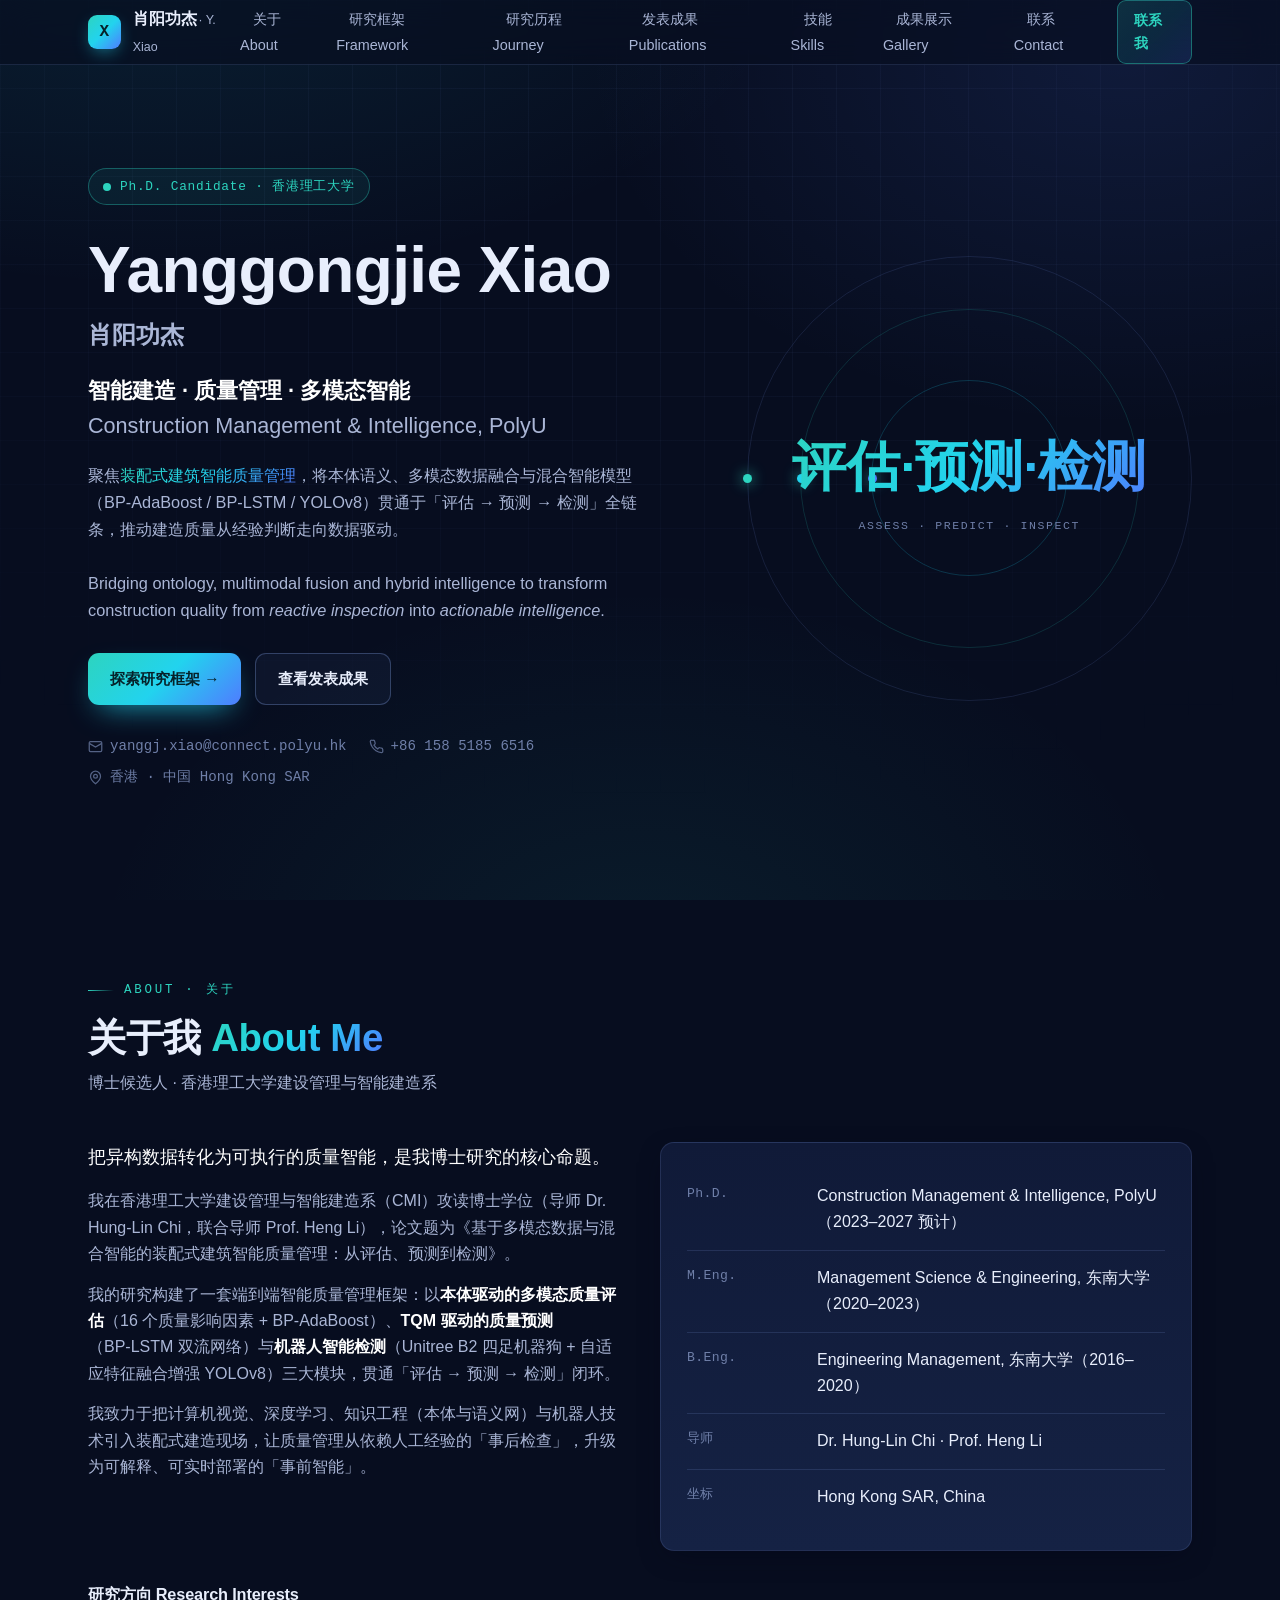
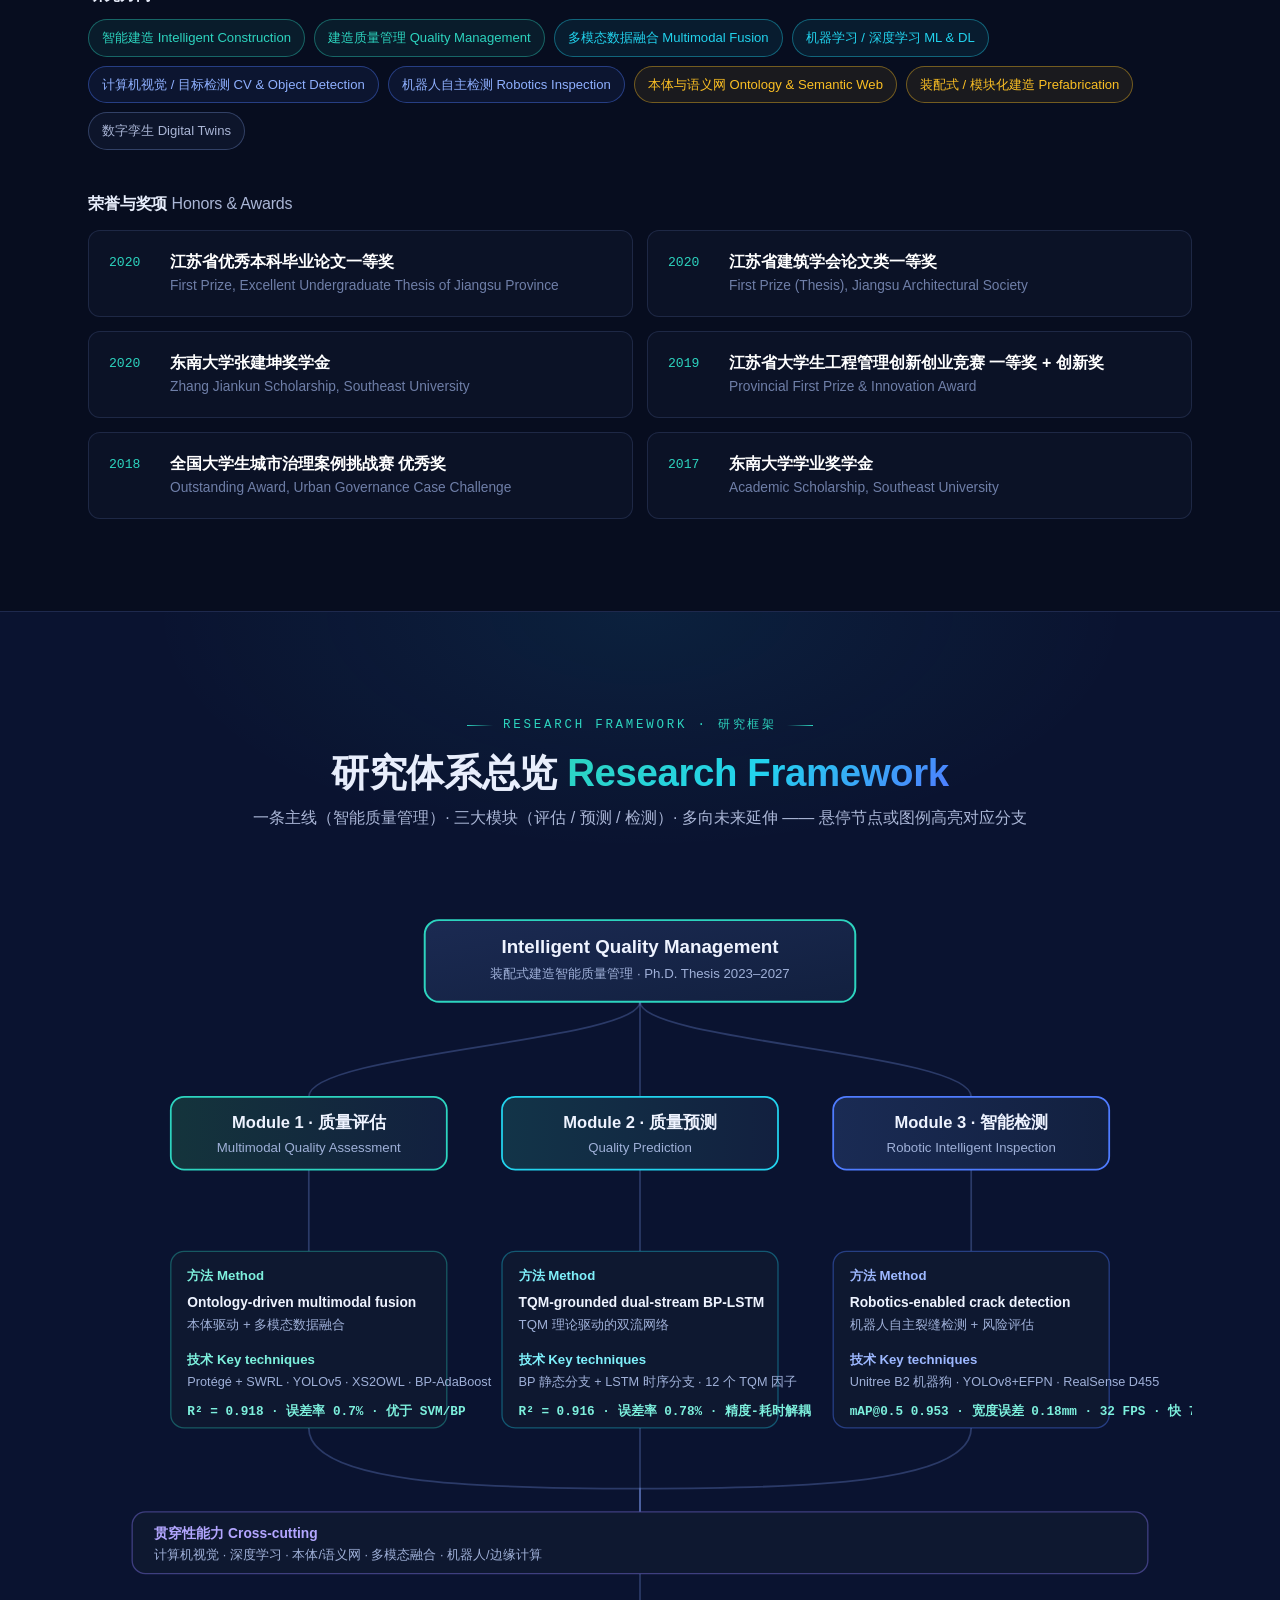
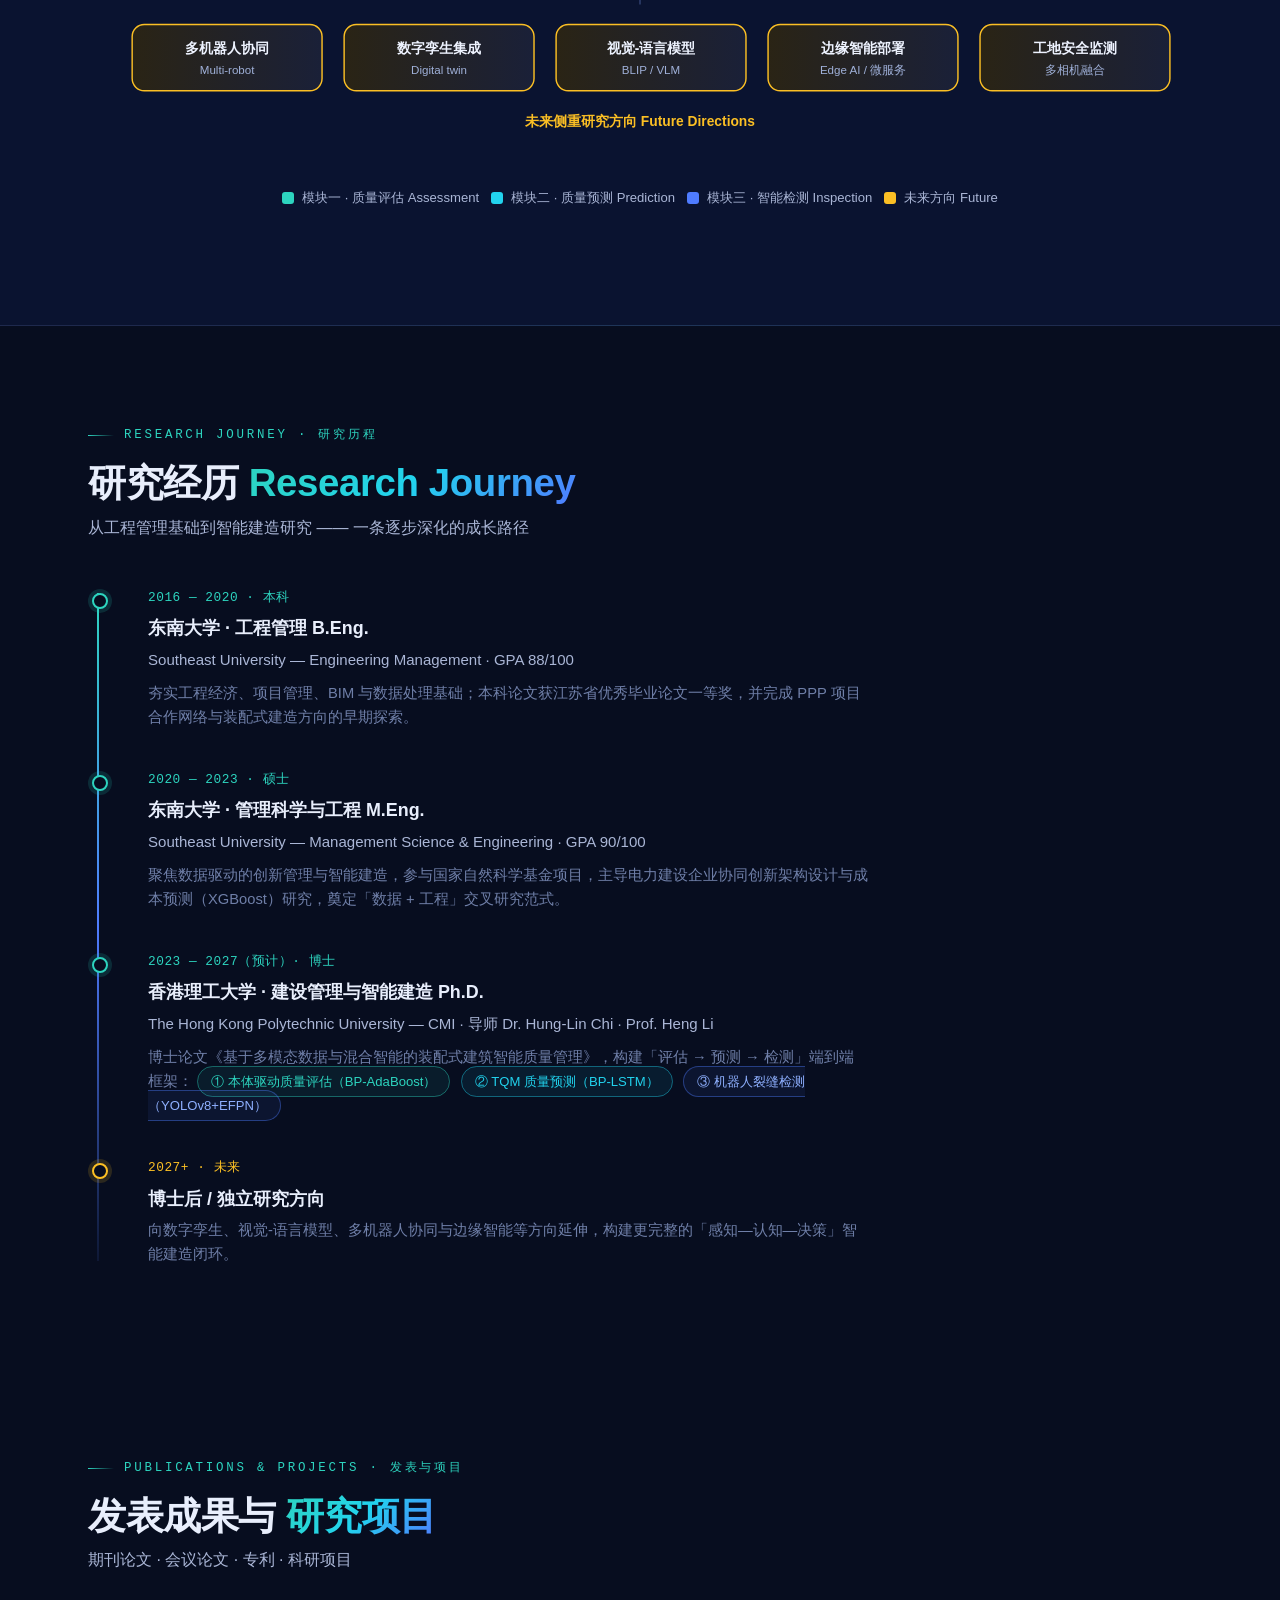
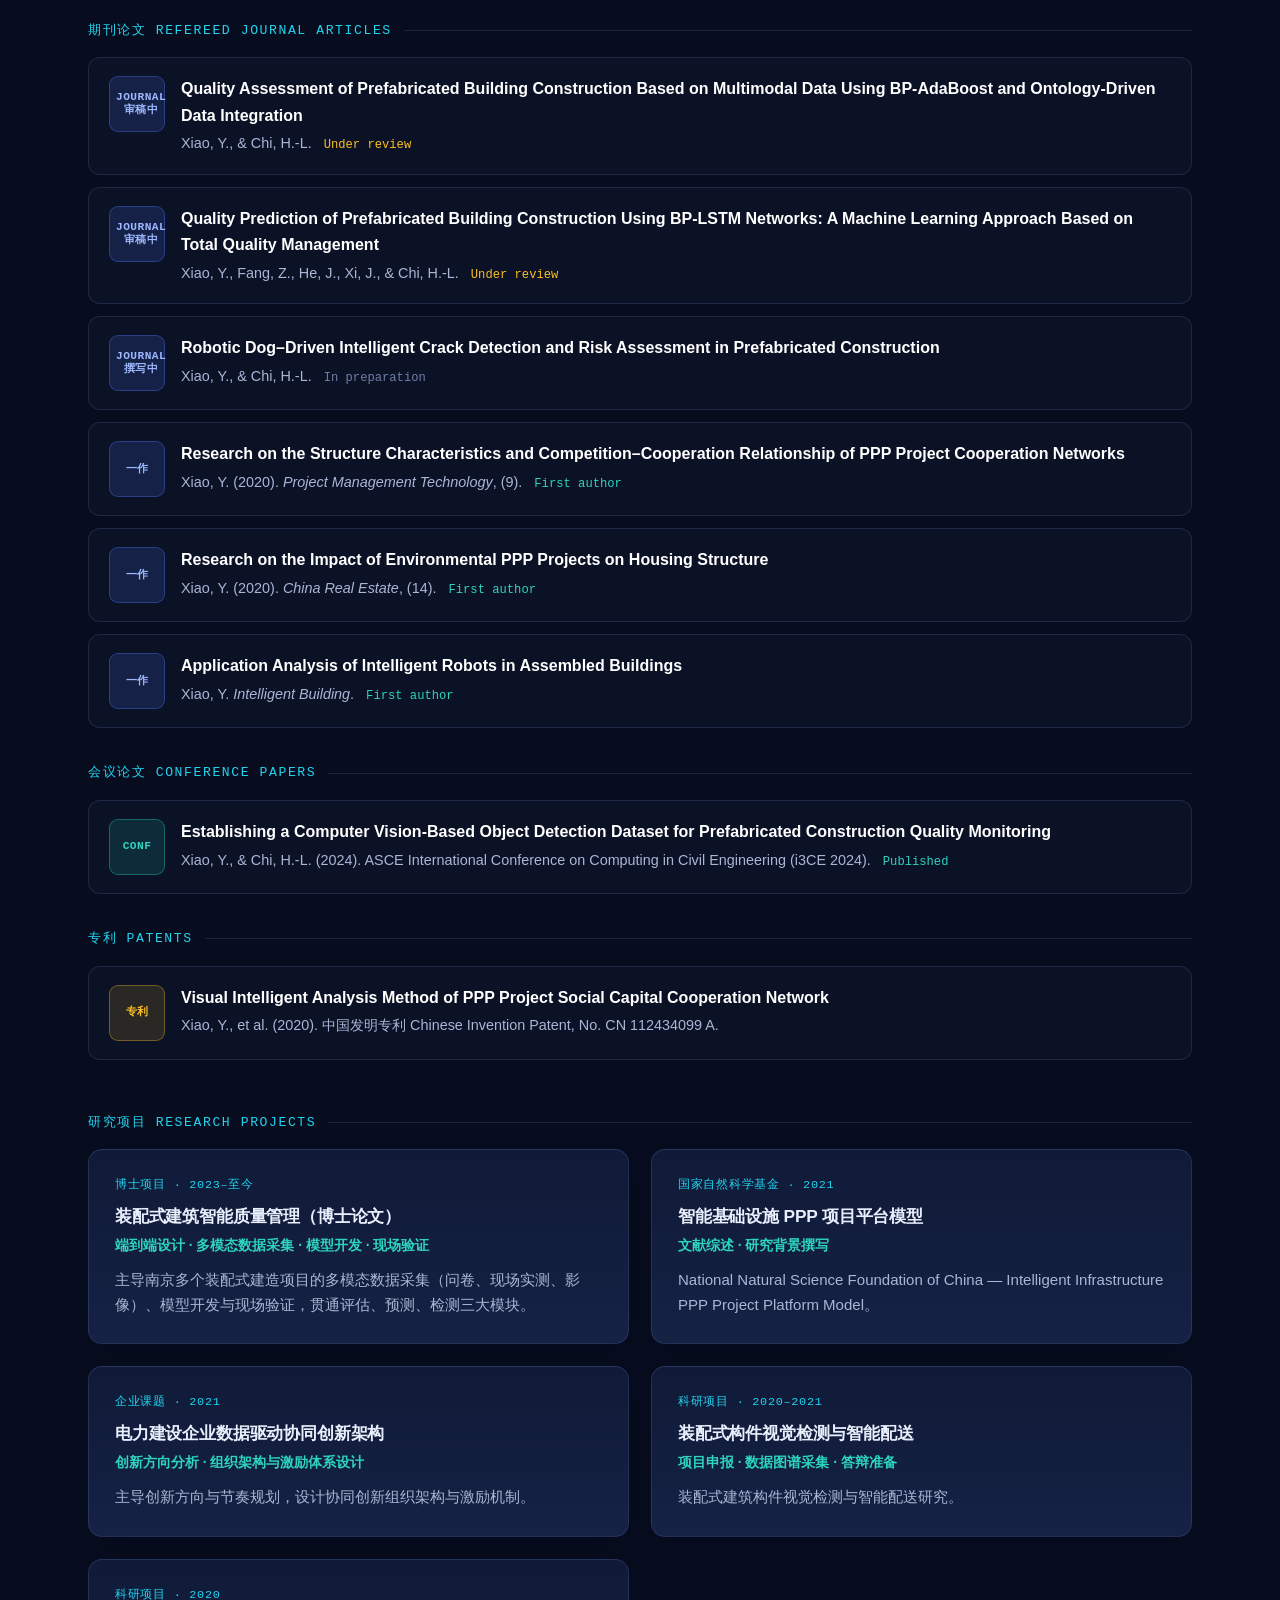
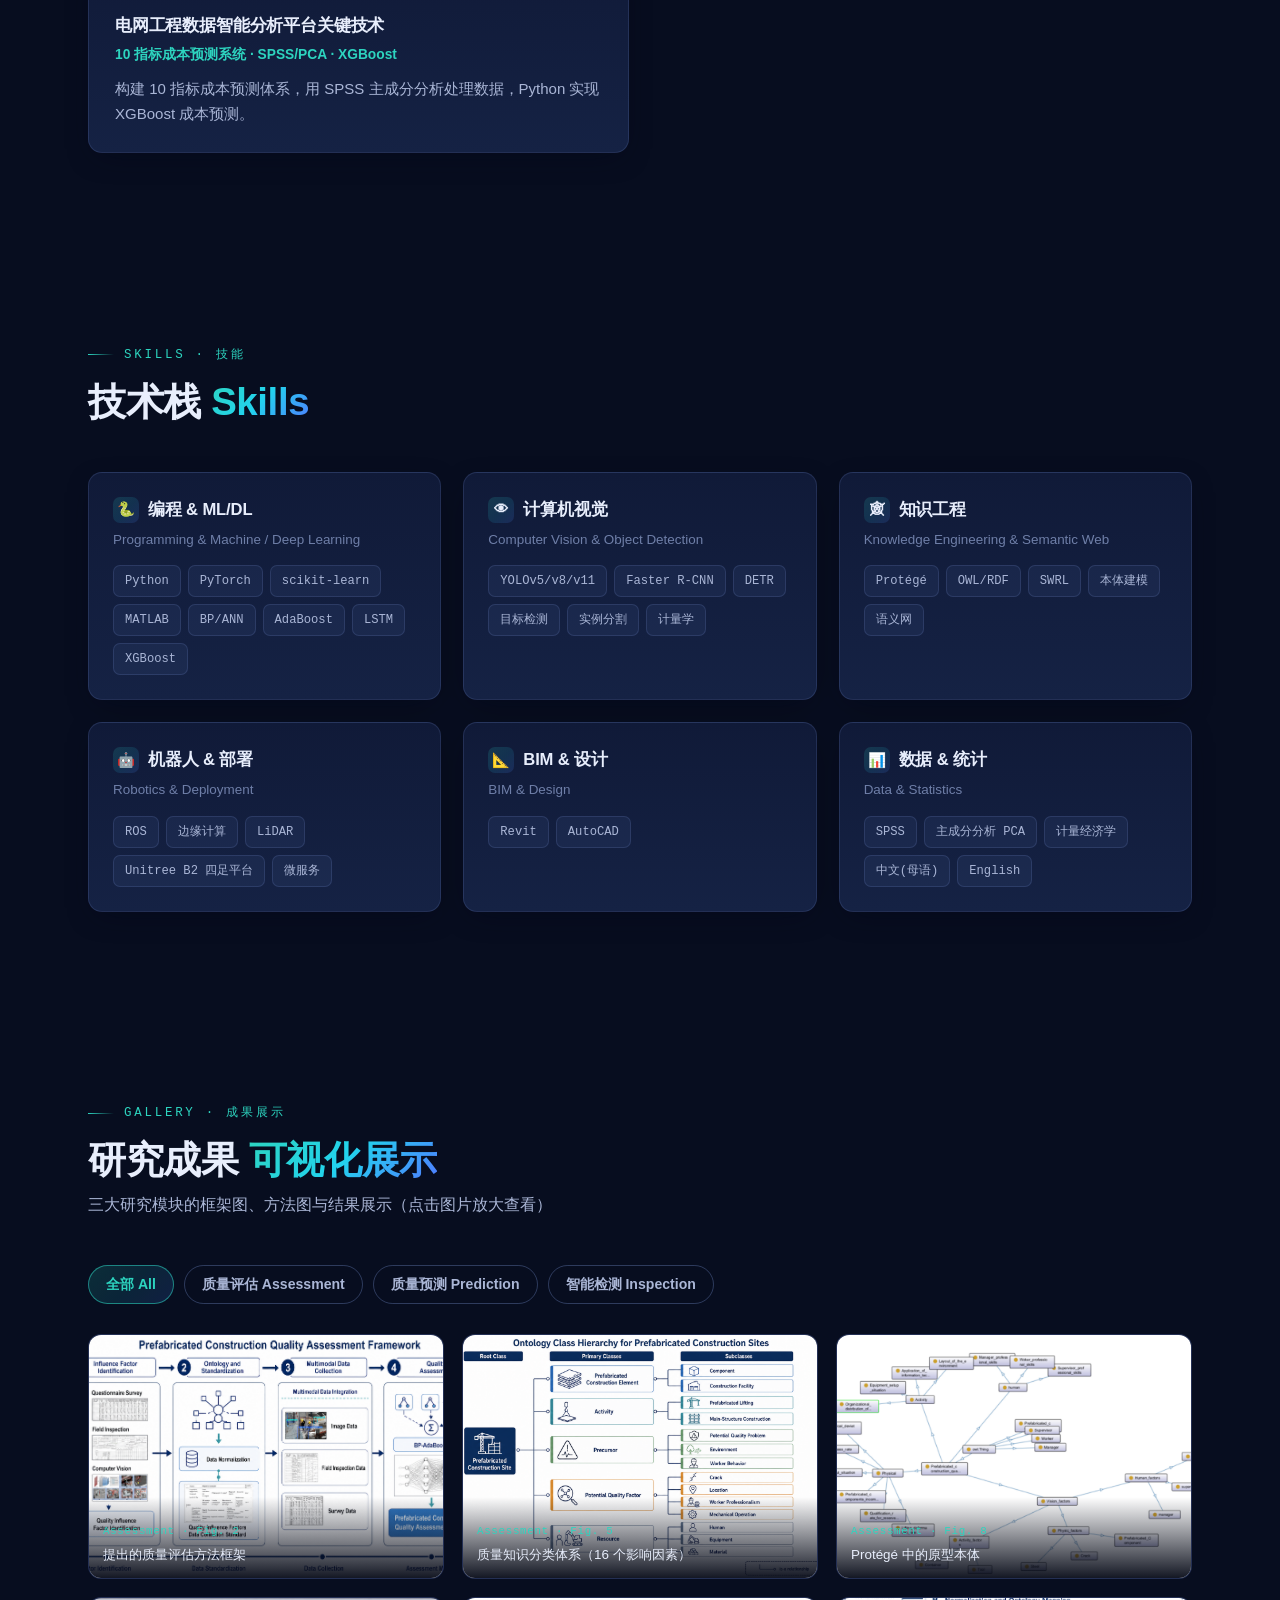
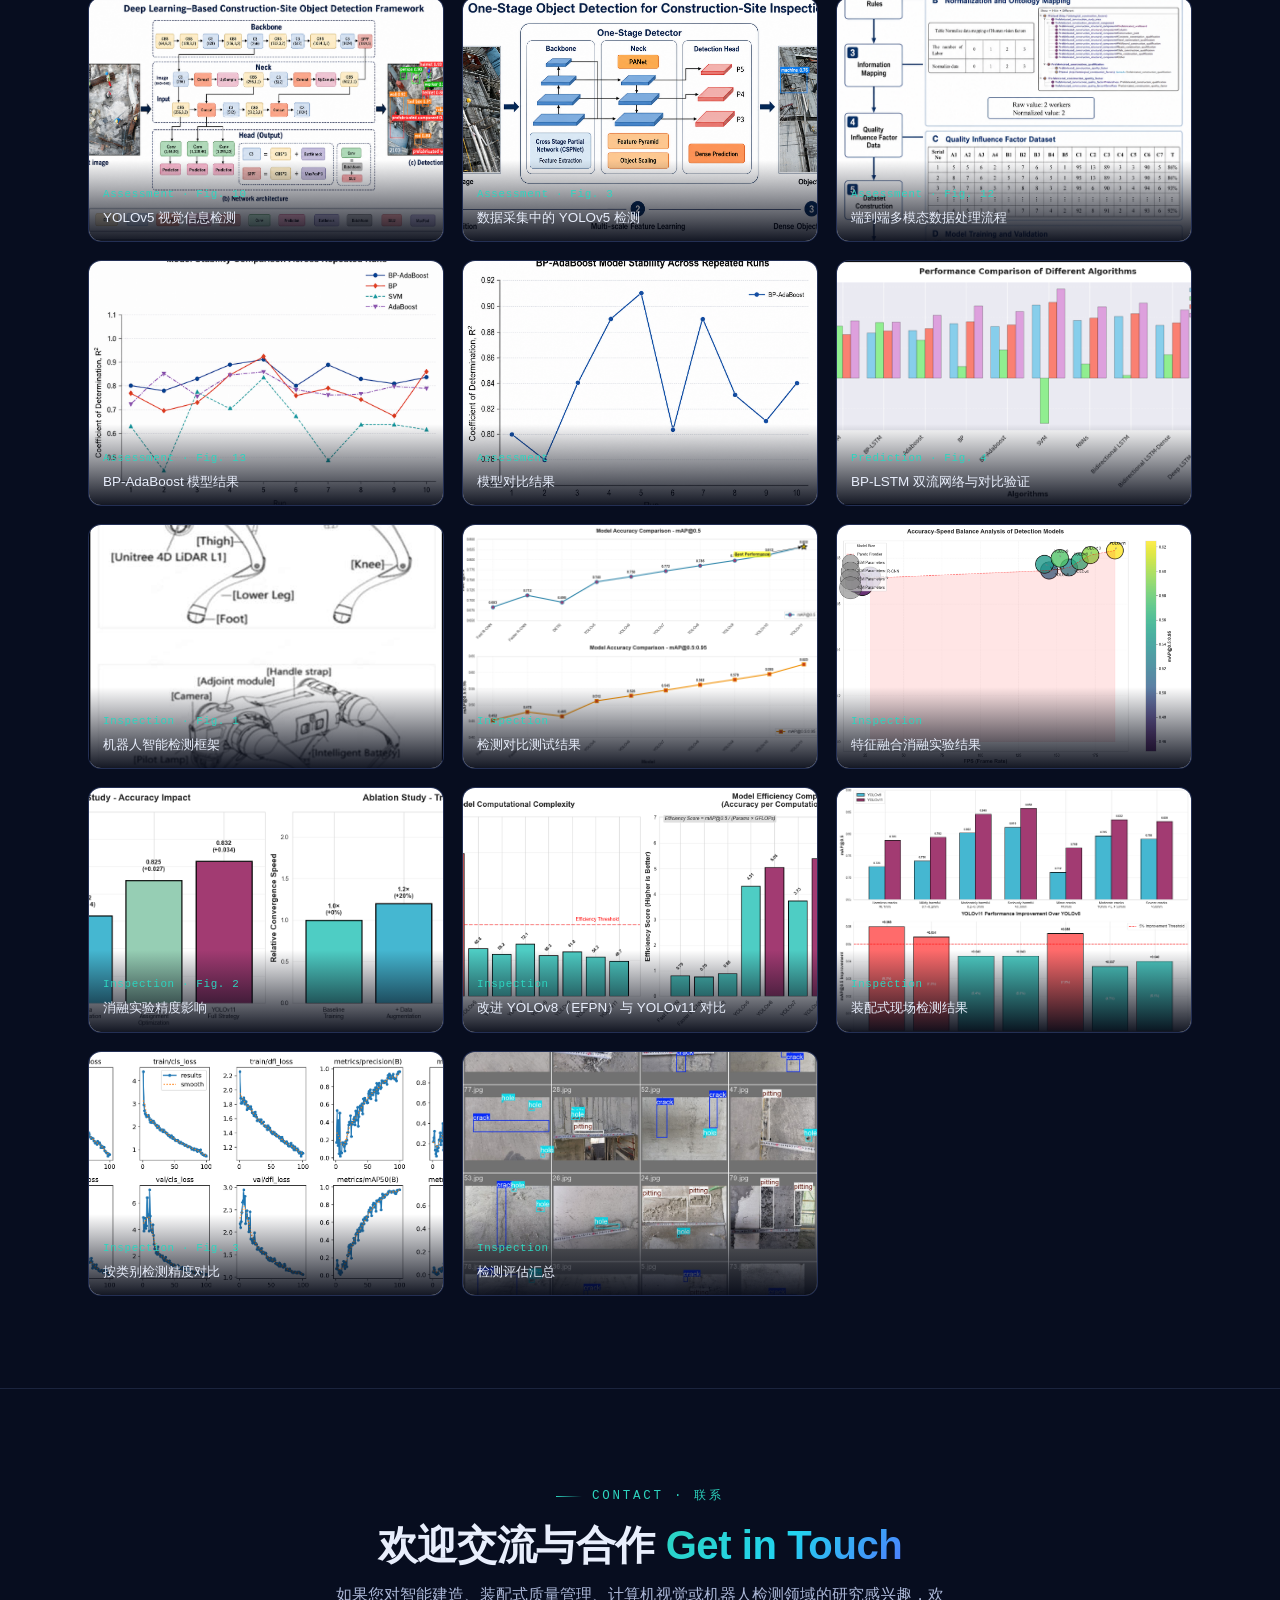
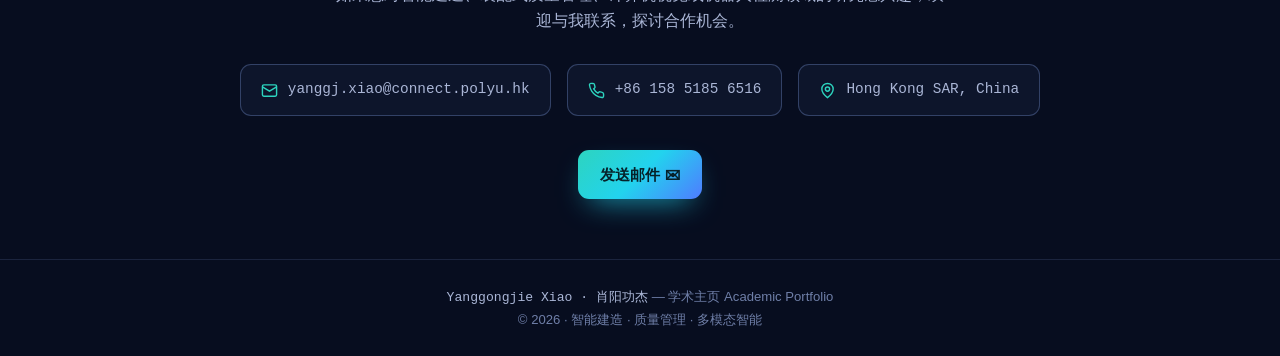
==== index.html @ 0dbd0381 "Initial commit: personal academic portfolio website" ====
<!DOCTYPE html>
<html lang="zh-CN">
<head>
<meta charset="UTF-8" />
<meta name="viewport" content="width=device-width, initial-scale=1.0" />
<title>肖阳功杰 · Yanggongjie Xiao — 学术主页 | Academic Portfolio</title>
<meta name="description" content="肖阳功杰（Yanggongjie Xiao），香港理工大学建设管理与智能建造（CMI）博士候选人。研究方向：智能建造、装配式建筑质量管理、多模态数据融合、计算机视觉与机器人检测。" />
<link rel="icon" href="data:image/svg+xml,%3Csvg xmlns='http://www.w3.org/2000/svg' viewBox='0 0 32 32'%3E%3Crect width='32' height='32' rx='8' fill='%230a1330'/%3E%3Ctext x='16' y='22' font-size='16' text-anchor='middle' fill='%232dd4bf' font-family='monospace' font-weight='bold'%3EX%3C/text%3E%3C/svg%3E" />
<link rel="stylesheet" href="css/style.css" />
</head>
<body>

<!-- ============ Header ============ -->
<header class="site-header">
  <div class="nav-inner">
    <a href="#top" class="brand">
      <span class="logo">X</span>
      <span>肖阳功杰<span class="zh">· Y. Xiao</span></span>
    </a>
    <nav>
      <ul class="nav-links">
        <li><a href="#about">关于 About</a></li>
        <li><a href="#framework">研究框架 Framework</a></li>
        <li><a href="#journey">研究历程 Journey</a></li>
        <li><a href="#publications">发表成果 Publications</a></li>
        <li><a href="#skills">技能 Skills</a></li>
        <li><a href="#gallery">成果展示 Gallery</a></li>
        <li><a href="#contact">联系 Contact</a></li>
      </ul>
    </nav>
    <a class="nav-cta" href="#contact">联系我</a>
    <button class="nav-toggle" aria-label="菜单">☰</button>
  </div>
</header>

<!-- ============ Hero ============ -->
<section class="hero" id="top">
  <div class="container hero-grid">
    <div class="reveal">
      <span class="hero-tag"><span class="dot"></span> Ph.D. Candidate · 香港理工大学</span>
      <h1>Yanggongjie Xiao</h1>
      <div class="name-zh">肖阳功杰</div>
      <div class="role">
        <span>智能建造 · 质量管理 · 多模态智能</span><br />
        <span class="dim">Construction Management &amp; Intelligence, PolyU</span>
      </div>
      <p class="blurb">
        聚焦<span class="grad-text">装配式建筑智能质量管理</span>，将本体语义、多模态数据融合与混合智能模型（BP‑AdaBoost / BP‑LSTM / YOLOv8）贯通于「评估 → 预测 → 检测」全链条，推动建造质量从经验判断走向数据驱动。
        <br /><br />
        Bridging ontology, multimodal fusion and hybrid intelligence to transform construction quality from <em>reactive inspection</em> into <em>actionable intelligence</em>.
      </p>
      <div class="hero-actions">
        <a class="btn btn-primary" href="#framework">探索研究框架 →</a>
        <a class="btn btn-ghost" href="#publications">查看发表成果</a>
      </div>
      <div class="hero-contacts">
        <span>
          <svg viewBox="0 0 24 24" fill="none" stroke="currentColor" stroke-width="2"><rect x="2" y="4" width="20" height="16" rx="2"/><path d="m2 7 10 6 10-6"/></svg>
          yanggj.xiao@connect.polyu.hk
        </span>
        <span>
          <svg viewBox="0 0 24 24" fill="none" stroke="currentColor" stroke-width="2"><path d="M22 16.9v3a2 2 0 0 1-2.2 2 19.8 19.8 0 0 1-8.6-3.1 19.5 19.5 0 0 1-6-6A19.8 19.8 0 0 1 2.1 4.2 2 2 0 0 1 4.1 2h3a2 2 0 0 1 2 1.7c.1 1 .4 2 .7 2.8a2 2 0 0 1-.5 2.1L8 9.8a16 16 0 0 0 6 6l1.2-1.3a2 2 0 0 1 2.1-.5c.9.3 1.8.6 2.8.7a2 2 0 0 1 1.7 2z"/></svg>
          +86 158 5185 6516
        </span>
        <span>
          <svg viewBox="0 0 24 24" fill="none" stroke="currentColor" stroke-width="2"><path d="M20 10c0 6-8 12-8 12s-8-6-8-12a8 8 0 0 1 16 0z"/><circle cx="12" cy="10" r="3"/></svg>
          香港 · 中国 Hong Kong SAR
        </span>
      </div>
    </div>

    <div class="hero-visual reveal">
      <div class="orbit"></div>
      <div class="orbit o2"></div>
      <div class="orbit o3"></div>
      <div class="hero-core">
        <div class="big grad-text">评估·预测·检测</div>
        <div class="lbl">Assess · Predict · Inspect</div>
      </div>
    </div>
  </div>
</section>

<!-- ============ About ============ -->
<section id="about">
  <div class="container">
    <div class="section-head reveal">
      <span class="eyebrow">About · 关于</span>
      <h2 class="section-title">关于我 <span class="grad-text">About Me</span></h2>
      <p class="section-sub">博士候选人 · 香港理工大学建设管理与智能建造系</p>
    </div>

    <div class="about-grid">
      <div class="reveal">
        <p class="about-lead">把异构数据转化为可执行的质量智能，是我博士研究的核心命题。</p>
        <div class="about-text">
          <p>
            我在香港理工大学建设管理与智能建造系（CMI）攻读博士学位（导师 Dr. Hung‑Lin Chi，联合导师 Prof. Heng Li），论文题为《基于多模态数据与混合智能的装配式建筑智能质量管理：从评估、预测到检测》。
          </p>
          <p>
            我的研究构建了一套端到端智能质量管理框架：以<b style="color:#fff">本体驱动的多模态质量评估</b>（16 个质量影响因素 + BP‑AdaBoost）、<b style="color:#fff">TQM 驱动的质量预测</b>（BP‑LSTM 双流网络）与<b style="color:#fff">机器人智能检测</b>（Unitree B2 四足机器狗 + 自适应特征融合增强 YOLOv8）三大模块，贯通「评估 → 预测 → 检测」闭环。
          </p>
          <p>
            我致力于把计算机视觉、深度学习、知识工程（本体与语义网）与机器人技术引入装配式建造现场，让质量管理从依赖人工经验的「事后检查」，升级为可解释、可实时部署的「事前智能」。
          </p>
        </div>
      </div>

      <div class="about-side reveal">
        <div class="card">
          <div class="fact-row"><span class="k">Ph.D.</span><span class="v">Construction Management &amp; Intelligence, PolyU（2023–2027 预计）</span></div>
          <div class="fact-row"><span class="k">M.Eng.</span><span class="v">Management Science &amp; Engineering, 东南大学（2020–2023）</span></div>
          <div class="fact-row"><span class="k">B.Eng.</span><span class="v">Engineering Management, 东南大学（2016–2020）</span></div>
          <div class="fact-row"><span class="k">导师</span><span class="v">Dr. Hung‑Lin Chi · Prof. Heng Li</span></div>
          <div class="fact-row"><span class="k">坐标</span><span class="v">Hong Kong SAR, China</span></div>
        </div>
      </div>
    </div>

    <div class="reveal" style="margin-top:34px">
      <h3 style="margin-bottom:14px;font-size:1.02rem">研究方向 Research Interests</h3>
      <div class="chips">
        <span class="chip teal">智能建造 Intelligent Construction</span>
        <span class="chip teal">建造质量管理 Quality Management</span>
        <span class="chip cyan">多模态数据融合 Multimodal Fusion</span>
        <span class="chip cyan">机器学习 / 深度学习 ML &amp; DL</span>
        <span class="chip blue">计算机视觉 / 目标检测 CV &amp; Object Detection</span>
        <span class="chip blue">机器人自主检测 Robotics Inspection</span>
        <span class="chip amber">本体与语义网 Ontology &amp; Semantic Web</span>
        <span class="chip amber">装配式 / 模块化建造 Prefabrication</span>
        <span class="chip">数字孪生 Digital Twins</span>
      </div>
    </div>

    <!-- Honors -->
    <div class="reveal" style="margin-top:44px">
      <h3 style="margin-bottom:16px;font-size:1.02rem">荣誉与奖项 <span class="section-sub">Honors &amp; Awards</span></h3>
      <div class="honors">
        <div class="honor"><span class="yr">2020</span><div><div class="t">江苏省优秀本科毕业论文一等奖</div><div class="s">First Prize, Excellent Undergraduate Thesis of Jiangsu Province</div></div></div>
        <div class="honor"><span class="yr">2020</span><div><div class="t">江苏省建筑学会论文类一等奖</div><div class="s">First Prize (Thesis), Jiangsu Architectural Society</div></div></div>
        <div class="honor"><span class="yr">2020</span><div><div class="t">东南大学张建坤奖学金</div><div class="s">Zhang Jiankun Scholarship, Southeast University</div></div></div>
        <div class="honor"><span class="yr">2019</span><div><div class="t">江苏省大学生工程管理创新创业竞赛 一等奖 + 创新奖</div><div class="s">Provincial First Prize &amp; Innovation Award</div></div></div>
        <div class="honor"><span class="yr">2018</span><div><div class="t">全国大学生城市治理案例挑战赛 优秀奖</div><div class="s">Outstanding Award, Urban Governance Case Challenge</div></div></div>
        <div class="honor"><span class="yr">2017</span><div><div class="t">东南大学学业奖学金</div><div class="s">Academic Scholarship, Southeast University</div></div></div>
      </div>
    </div>
  </div>
</section>

<!-- ============ Research Framework (tree) ============ -->
<section class="framework-stage" id="framework">
  <div class="container">
    <div class="section-head center reveal">
      <span class="eyebrow">Research Framework · 研究框架</span>
      <h2 class="section-title">研究体系总览 <span class="grad-text">Research Framework</span></h2>
      <p class="section-sub">一条主线（智能质量管理）· 三大模块（评估 / 预测 / 检测）· 多向未来延伸 —— 悬停节点或图例高亮对应分支</p>
    </div>

    <div class="tree-wrap reveal">
      <div class="tree">
        <svg viewBox="0 0 1000 790" role="img" aria-label="Research framework tree diagram">
          <defs>
            <linearGradient id="gRoot" x1="0" y1="0" x2="1" y2="1">
              <stop offset="0" stop-color="#1b2a52"/><stop offset="1" stop-color="#12203f"/>
            </linearGradient>
            <linearGradient id="gAssess" x1="0" y1="0" x2="1" y2="0">
              <stop offset="0" stop-color="#14343c"/><stop offset="1" stop-color="#12203f"/>
            </linearGradient>
            <linearGradient id="gPredict" x1="0" y1="0" x2="1" y2="0">
              <stop offset="0" stop-color="#123448"/><stop offset="1" stop-color="#12203f"/>
            </linearGradient>
            <linearGradient id="gInspect" x1="0" y1="0" x2="1" y2="0">
              <stop offset="0" stop-color="#1a2b54"/><stop offset="1" stop-color="#12203f"/>
            </linearGradient>
            <linearGradient id="gFuture" x1="0" y1="0" x2="1" y2="0">
              <stop offset="0" stop-color="#2a2415"/><stop offset="1" stop-color="#1a2038"/>
            </linearGradient>
          </defs>

          <!-- connecting lines -->
          <g class="links">
            <path class="link" d="M500 104 C500 140 200 150 200 190" />
            <path class="link" d="M500 104 L500 190" />
            <path class="link" d="M500 104 C500 140 800 150 800 190" />
            <path class="link" data-module="assess"  d="M200 256 L200 330" />
            <path class="link" data-module="predict" d="M500 256 L500 330" />
            <path class="link" data-module="inspect" d="M800 256 L800 330" />
            <path class="link" d="M200 490 C200 540 350 545 500 545 L500 566" />
            <path class="link" d="M500 490 L500 566" />
            <path class="link" d="M800 490 C800 540 650 545 500 545 L500 566" />
            <path class="link" d="M500 622 L500 650" />
          </g>

          <!-- ROOT -->
          <g class="node" data-root="true">
            <rect x="305" y="30" width="390" height="74" rx="13" fill="url(#gRoot)" stroke="#2dd4bf" stroke-width="1.8"/>
            <text x="500" y="60" text-anchor="middle" class="node-title" style="font-size:17px">Intelligent Quality Management</text>
            <text x="500" y="82" text-anchor="middle" class="node-sub">装配式建造智能质量管理 · Ph.D. Thesis 2023–2027</text>
          </g>

          <!-- MODULE 1: Assessment -->
          <g class="node" data-module="assess">
            <rect x="75" y="190" width="250" height="66" rx="12" fill="url(#gAssess)" stroke="#2dd4bf" stroke-width="1.6"/>
            <text x="200" y="218" text-anchor="middle" class="node-title">Module 1 · 质量评估</text>
            <text x="200" y="240" text-anchor="middle" class="node-sub">Multimodal Quality Assessment</text>
          </g>
          <g class="node" data-module="assess">
            <rect x="75" y="330" width="250" height="160" rx="12" fill="#0e1830" stroke="rgba(45,212,191,.35)" stroke-width="1.2"/>
            <text x="90" y="356" class="node-sub" style="font-weight:700;fill:#7df0dd">方法 Method</text>
            <text x="90" y="380" class="node-title" style="font-size:12.5px">Ontology-driven multimodal fusion</text>
            <text x="90" y="400" class="node-sub">本体驱动 + 多模态数据融合</text>
            <text x="90" y="432" class="node-sub" style="font-weight:700;fill:#7df0dd">技术 Key techniques</text>
            <text x="90" y="452" class="node-sub" style="font-size:11.5px">Protégé + SWRL · YOLOv5 · XS2OWL · BP‑AdaBoost</text>
            <text x="90" y="478" class="node-metric">R² = 0.918 · 误差率 0.7% · 优于 SVM/BP</text>
          </g>

          <!-- MODULE 2: Prediction -->
          <g class="node" data-module="predict">
            <rect x="375" y="190" width="250" height="66" rx="12" fill="url(#gPredict)" stroke="#22d3ee" stroke-width="1.6"/>
            <text x="500" y="218" text-anchor="middle" class="node-title">Module 2 · 质量预测</text>
            <text x="500" y="240" text-anchor="middle" class="node-sub">Quality Prediction</text>
          </g>
          <g class="node" data-module="predict">
            <rect x="375" y="330" width="250" height="160" rx="12" fill="#0e1830" stroke="rgba(34,211,238,.35)" stroke-width="1.2"/>
            <text x="390" y="356" class="node-sub" style="font-weight:700;fill:#7ff0fb">方法 Method</text>
            <text x="390" y="380" class="node-title" style="font-size:12.5px">TQM-grounded dual-stream BP‑LSTM</text>
            <text x="390" y="400" class="node-sub">TQM 理论驱动的双流网络</text>
            <text x="390" y="432" class="node-sub" style="font-weight:700;fill:#7ff0fb">技术 Key techniques</text>
            <text x="390" y="452" class="node-sub" style="font-size:11.5px">BP 静态分支 + LSTM 时序分支 · 12 个 TQM 因子</text>
            <text x="390" y="478" class="node-metric">R² = 0.916 · 误差率 0.78% · 精度-耗时解耦</text>
          </g>

          <!-- MODULE 3: Inspection -->
          <g class="node" data-module="inspect">
            <rect x="675" y="190" width="250" height="66" rx="12" fill="url(#gInspect)" stroke="#4f7cff" stroke-width="1.6"/>
            <text x="800" y="218" text-anchor="middle" class="node-title">Module 3 · 智能检测</text>
            <text x="800" y="240" text-anchor="middle" class="node-sub">Robotic Intelligent Inspection</text>
          </g>
          <g class="node" data-module="inspect">
            <rect x="675" y="330" width="250" height="160" rx="12" fill="#0e1830" stroke="rgba(79,124,255,.4)" stroke-width="1.2"/>
            <text x="690" y="356" class="node-sub" style="font-weight:700;fill:#9db8ff">方法 Method</text>
            <text x="690" y="380" class="node-title" style="font-size:12.5px">Robotics-enabled crack detection</text>
            <text x="690" y="400" class="node-sub">机器人自主裂缝检测 + 风险评估</text>
            <text x="690" y="432" class="node-sub" style="font-weight:700;fill:#9db8ff">技术 Key techniques</text>
            <text x="690" y="452" class="node-sub" style="font-size:11.5px">Unitree B2 机器狗 · YOLOv8+EFPN · RealSense D455</text>
            <text x="690" y="478" class="node-metric">mAP@0.5 0.953 · 宽度误差 0.18mm · 32 FPS · 快 75%</text>
          </g>

          <!-- CROSS-CUTTING -->
          <g class="node" data-root="true">
            <rect x="40" y="566" width="920" height="56" rx="12" fill="#0e1830" stroke="rgba(139,124,246,.4)" stroke-width="1.2"/>
            <text x="60" y="590" class="node-sub" style="font-weight:700;fill:#b3a6ff;font-size:12.5px">贯穿性能力 Cross-cutting</text>
            <text x="60" y="609" class="node-sub" style="font-size:11.5px">计算机视觉 · 深度学习 · 本体/语义网 · 多模态融合 · 机器人/边缘计算</text>
          </g>

          <!-- FUTURE -->
          <g class="node" data-module="future">
            <rect x="40" y="668" width="172" height="60" rx="11" fill="url(#gFuture)" stroke="#fbbf24" stroke-width="1.3"/>
            <text x="126" y="694" text-anchor="middle" class="node-title" style="font-size:12.5px">多机器人协同</text>
            <text x="126" y="713" text-anchor="middle" class="node-sub" style="font-size:10.5px">Multi-robot</text>
          </g>
          <g class="node" data-module="future">
            <rect x="232" y="668" width="172" height="60" rx="11" fill="url(#gFuture)" stroke="#fbbf24" stroke-width="1.3"/>
            <text x="318" y="694" text-anchor="middle" class="node-title" style="font-size:12.5px">数字孪生集成</text>
            <text x="318" y="713" text-anchor="middle" class="node-sub" style="font-size:10.5px">Digital twin</text>
          </g>
          <g class="node" data-module="future">
            <rect x="424" y="668" width="172" height="60" rx="11" fill="url(#gFuture)" stroke="#fbbf24" stroke-width="1.3"/>
            <text x="510" y="694" text-anchor="middle" class="node-title" style="font-size:12.5px">视觉-语言模型</text>
            <text x="510" y="713" text-anchor="middle" class="node-sub" style="font-size:10.5px">BLIP / VLM</text>
          </g>
          <g class="node" data-module="future">
            <rect x="616" y="668" width="172" height="60" rx="11" fill="url(#gFuture)" stroke="#fbbf24" stroke-width="1.3"/>
            <text x="702" y="694" text-anchor="middle" class="node-title" style="font-size:12.5px">边缘智能部署</text>
            <text x="702" y="713" text-anchor="middle" class="node-sub" style="font-size:10.5px">Edge AI / 微服务</text>
          </g>
          <g class="node" data-module="future">
            <rect x="808" y="668" width="172" height="60" rx="11" fill="url(#gFuture)" stroke="#fbbf24" stroke-width="1.3"/>
            <text x="894" y="694" text-anchor="middle" class="node-title" style="font-size:12.5px">工地安全监测</text>
            <text x="894" y="713" text-anchor="middle" class="node-sub" style="font-size:10.5px">多相机融合</text>
          </g>
          <text x="500" y="760" text-anchor="middle" class="node-sub" style="fill:#fbbf24;font-weight:700;font-size:12.5px">未来侧重研究方向 Future Directions</text>
        </svg>
      </div>

      <div class="tree-legend">
        <span class="legend-key" data-module="assess"><span class="sw" style="background:#2dd4bf"></span>模块一 · 质量评估 Assessment</span>
        <span class="legend-key" data-module="predict"><span class="sw" style="background:#22d3ee"></span>模块二 · 质量预测 Prediction</span>
        <span class="legend-key" data-module="inspect"><span class="sw" style="background:#4f7cff"></span>模块三 · 智能检测 Inspection</span>
        <span class="legend-key" data-module="future"><span class="sw" style="background:#fbbf24"></span>未来方向 Future</span>
      </div>
    </div>
  </div>
</section>

<!-- ============ Research Journey ============ -->
<section id="journey">
  <div class="container">
    <div class="section-head reveal">
      <span class="eyebrow">Research Journey · 研究历程</span>
      <h2 class="section-title">研究经历 <span class="grad-text">Research Journey</span></h2>
      <p class="section-sub">从工程管理基础到智能建造研究 —— 一条逐步深化的成长路径</p>
    </div>

    <div class="timeline reveal">
      <div class="tl-item">
        <div class="tl-date">2016 — 2020 · 本科</div>
        <div class="tl-title">东南大学 · 工程管理 B.Eng.</div>
        <div class="tl-org">Southeast University — Engineering Management · GPA 88/100</div>
        <div class="tl-desc">夯实工程经济、项目管理、BIM 与数据处理基础；本科论文获江苏省优秀毕业论文一等奖，并完成 PPP 项目合作网络与装配式建造方向的早期探索。</div>
      </div>
      <div class="tl-item">
        <div class="tl-date">2020 — 2023 · 硕士</div>
        <div class="tl-title">东南大学 · 管理科学与工程 M.Eng.</div>
        <div class="tl-org">Southeast University — Management Science &amp; Engineering · GPA 90/100</div>
        <div class="tl-desc">聚焦数据驱动的创新管理与智能建造，参与国家自然科学基金项目，主导电力建设企业协同创新架构设计与成本预测（XGBoost）研究，奠定「数据 + 工程」交叉研究范式。</div>
      </div>
      <div class="tl-item">
        <div class="tl-date">2023 — 2027（预计）· 博士</div>
        <div class="tl-title">香港理工大学 · 建设管理与智能建造 Ph.D.</div>
        <div class="tl-org">The Hong Kong Polytechnic University — CMI · 导师 Dr. Hung‑Lin Chi · Prof. Heng Li</div>
        <div class="tl-desc">
          博士论文《基于多模态数据与混合智能的装配式建筑智能质量管理》，构建「评估 → 预测 → 检测」端到端框架：
          <span class="chip teal" style="margin:6px 6px 0 0">① 本体驱动质量评估（BP‑AdaBoost）</span>
          <span class="chip cyan" style="margin:6px 6px 0 0">② TQM 质量预测（BP‑LSTM）</span>
          <span class="chip blue" style="margin:6px 0 0 0">③ 机器人裂缝检测（YOLOv8+EFPN）</span>
        </div>
      </div>
      <div class="tl-item future">
        <div class="tl-date">2027+ · 未来</div>
        <div class="tl-title">博士后 / 独立研究方向</div>
        <div class="tl-desc">向数字孪生、视觉-语言模型、多机器人协同与边缘智能等方向延伸，构建更完整的「感知—认知—决策」智能建造闭环。</div>
      </div>
    </div>
  </div>
</section>

<!-- ============ Publications & Projects ============ -->
<section id="publications">
  <div class="container">
    <div class="section-head reveal">
      <span class="eyebrow">Publications &amp; Projects · 发表与项目</span>
      <h2 class="section-title">发表成果与 <span class="grad-text">研究项目</span></h2>
      <p class="section-sub">期刊论文 · 会议论文 · 专利 · 科研项目</p>
    </div>

    <div class="reveal">
      <div class="pub-group-title">期刊论文 Refereed Journal Articles</div>
      <div class="pub-item">
        <div class="pub-badge journal">JOURNAL<br/>审稿中</div>
        <div>
          <div class="pub-title">Quality Assessment of Prefabricated Building Construction Based on Multimodal Data Using BP‑AdaBoost and Ontology‑Driven Data Integration</div>
          <div class="pub-meta">Xiao, Y., &amp; Chi, H.‑L. <span class="status review">Under review</span></div>
        </div>
      </div>
      <div class="pub-item">
        <div class="pub-badge journal">JOURNAL<br/>审稿中</div>
        <div>
          <div class="pub-title">Quality Prediction of Prefabricated Building Construction Using BP‑LSTM Networks: A Machine Learning Approach Based on Total Quality Management</div>
          <div class="pub-meta">Xiao, Y., Fang, Z., He, J., Xi, J., &amp; Chi, H.‑L. <span class="status review">Under review</span></div>
        </div>
      </div>
      <div class="pub-item">
        <div class="pub-badge journal">JOURNAL<br/>撰写中</div>
        <div>
          <div class="pub-title">Robotic Dog–Driven Intelligent Crack Detection and Risk Assessment in Prefabricated Construction</div>
          <div class="pub-meta">Xiao, Y., &amp; Chi, H.‑L. <span class="status">In preparation</span></div>
        </div>
      </div>
      <div class="pub-item">
        <div class="pub-badge journal">一作</div>
        <div>
          <div class="pub-title">Research on the Structure Characteristics and Competition–Cooperation Relationship of PPP Project Cooperation Networks</div>
          <div class="pub-meta">Xiao, Y. (2020). <em>Project Management Technology</em>, (9). <span class="status pub">First author</span></div>
        </div>
      </div>
      <div class="pub-item">
        <div class="pub-badge journal">一作</div>
        <div>
          <div class="pub-title">Research on the Impact of Environmental PPP Projects on Housing Structure</div>
          <div class="pub-meta">Xiao, Y. (2020). <em>China Real Estate</em>, (14). <span class="status pub">First author</span></div>
        </div>
      </div>
      <div class="pub-item">
        <div class="pub-badge journal">一作</div>
        <div>
          <div class="pub-title">Application Analysis of Intelligent Robots in Assembled Buildings</div>
          <div class="pub-meta">Xiao, Y. <em>Intelligent Building</em>. <span class="status pub">First author</span></div>
        </div>
      </div>

      <div class="pub-group-title">会议论文 Conference Papers</div>
      <div class="pub-item">
        <div class="pub-badge conf">CONF</div>
        <div>
          <div class="pub-title">Establishing a Computer Vision‑Based Object Detection Dataset for Prefabricated Construction Quality Monitoring</div>
          <div class="pub-meta">Xiao, Y., &amp; Chi, H.‑L. (2024). ASCE International Conference on Computing in Civil Engineering (i3CE 2024). <span class="status pub">Published</span></div>
        </div>
      </div>

      <div class="pub-group-title">专利 Patents</div>
      <div class="pub-item">
        <div class="pub-badge patent">专利</div>
        <div>
          <div class="pub-title">Visual Intelligent Analysis Method of PPP Project Social Capital Cooperation Network</div>
          <div class="pub-meta">Xiao, Y., et al. (2020). 中国发明专利 Chinese Invention Patent, No. CN 112434099 A.</div>
        </div>
      </div>
    </div>

    <!-- Projects -->
    <div class="reveal" style="margin-top:52px">
      <div class="pub-group-title">研究项目 Research Projects</div>
      <div class="proj-grid">
        <div class="card proj-card">
          <div class="proj-tag">博士项目 · 2023–至今</div>
          <h3>装配式建筑智能质量管理（博士论文）</h3>
          <div class="proj-role">端到端设计 · 多模态数据采集 · 模型开发 · 现场验证</div>
          <p>主导南京多个装配式建造项目的多模态数据采集（问卷、现场实测、影像）、模型开发与现场验证，贯通评估、预测、检测三大模块。</p>
        </div>
        <div class="card proj-card">
          <div class="proj-tag">国家自然科学基金 · 2021</div>
          <h3>智能基础设施 PPP 项目平台模型</h3>
          <div class="proj-role">文献综述 · 研究背景撰写</div>
          <p>National Natural Science Foundation of China — Intelligent Infrastructure PPP Project Platform Model。</p>
        </div>
        <div class="card proj-card">
          <div class="proj-tag">企业课题 · 2021</div>
          <h3>电力建设企业数据驱动协同创新架构</h3>
          <div class="proj-role">创新方向分析 · 组织架构与激励体系设计</div>
          <p>主导创新方向与节奏规划，设计协同创新组织架构与激励机制。</p>
        </div>
        <div class="card proj-card">
          <div class="proj-tag">科研项目 · 2020–2021</div>
          <h3>装配式构件视觉检测与智能配送</h3>
          <div class="proj-role">项目申报 · 数据图谱采集 · 答辩准备</div>
          <p>装配式建筑构件视觉检测与智能配送研究。</p>
        </div>
        <div class="card proj-card">
          <div class="proj-tag">科研项目 · 2020</div>
          <h3>电网工程数据智能分析平台关键技术</h3>
          <div class="proj-role">10 指标成本预测系统 · SPSS/PCA · XGBoost</div>
          <p>构建 10 指标成本预测体系，用 SPSS 主成分分析处理数据，Python 实现 XGBoost 成本预测。</p>
        </div>
      </div>
    </div>
  </div>
</section>

<!-- ============ Skills ============ -->
<section id="skills">
  <div class="container">
    <div class="section-head reveal">
      <span class="eyebrow">Skills · 技能</span>
      <h2 class="section-title">技术栈 <span class="grad-text">Skills</span></h2>
    </div>

    <div class="skills-grid">
      <div class="card skill-cat reveal">
        <h3><span class="ico">🐍</span>编程 &amp; ML/DL</h3>
        <p>Programming &amp; Machine / Deep Learning</p>
        <div class="skill-tags"><span class="tag">Python</span><span class="tag">PyTorch</span><span class="tag">scikit-learn</span><span class="tag">MATLAB</span><span class="tag">BP/ANN</span><span class="tag">AdaBoost</span><span class="tag">LSTM</span><span class="tag">XGBoost</span></div>
      </div>
      <div class="card skill-cat reveal">
        <h3><span class="ico">👁</span>计算机视觉</h3>
        <p>Computer Vision &amp; Object Detection</p>
        <div class="skill-tags"><span class="tag">YOLOv5/v8/v11</span><span class="tag">Faster R-CNN</span><span class="tag">DETR</span><span class="tag">目标检测</span><span class="tag">实例分割</span><span class="tag">计量学</span></div>
      </div>
      <div class="card skill-cat reveal">
        <h3><span class="ico">🕸</span>知识工程</h3>
        <p>Knowledge Engineering &amp; Semantic Web</p>
        <div class="skill-tags"><span class="tag">Protégé</span><span class="tag">OWL/RDF</span><span class="tag">SWRL</span><span class="tag">本体建模</span><span class="tag">语义网</span></div>
      </div>
      <div class="card skill-cat reveal">
        <h3><span class="ico">🤖</span>机器人 &amp; 部署</h3>
        <p>Robotics &amp; Deployment</p>
        <div class="skill-tags"><span class="tag">ROS</span><span class="tag">边缘计算</span><span class="tag">LiDAR</span><span class="tag">Unitree B2 四足平台</span><span class="tag">微服务</span></div>
      </div>
      <div class="card skill-cat reveal">
        <h3><span class="ico">📐</span>BIM &amp; 设计</h3>
        <p>BIM &amp; Design</p>
        <div class="skill-tags"><span class="tag">Revit</span><span class="tag">AutoCAD</span></div>
      </div>
      <div class="card skill-cat reveal">
        <h3><span class="ico">📊</span>数据 &amp; 统计</h3>
        <p>Data &amp; Statistics</p>
        <div class="skill-tags"><span class="tag">SPSS</span><span class="tag">主成分分析 PCA</span><span class="tag">计量经济学</span><span class="tag">中文(母语)</span><span class="tag">English</span></div>
      </div>
    </div>
  </div>
</section>

<!-- ============ Gallery ============ -->
<section id="gallery">
  <div class="container">
    <div class="section-head reveal">
      <span class="eyebrow">Gallery · 成果展示</span>
      <h2 class="section-title">研究成果 <span class="grad-text">可视化展示</span></h2>
      <p class="section-sub">三大研究模块的框架图、方法图与结果展示（点击图片放大查看）</p>
    </div>

    <div class="gallery-tabs reveal">
      <button class="g-tab active" data-filter="all">全部 All</button>
      <button class="g-tab" data-filter="assess">质量评估 Assessment</button>
      <button class="g-tab" data-filter="predict">质量预测 Prediction</button>
      <button class="g-tab" data-filter="inspect">智能检测 Inspection</button>
    </div>

    <div class="gallery-grid reveal">
      <!-- Assessment -->
      <figure class="g-item" data-cat="assess">
        <img class="thumb" src="assets/img/qa-framework.png" alt="Proposed quality assessment framework" loading="lazy" />
        <div class="cap"><span class="tag">Assessment · Fig. 2</span>提出的质量评估方法框架</div>
        <span class="zoom">⤢</span>
      </figure>
      <figure class="g-item" data-cat="assess">
        <img class="thumb" src="assets/img/qa-taxonomy.png" alt="Taxonomy of quality knowledge" loading="lazy" />
        <div class="cap"><span class="tag">Assessment · Fig. 5</span>质量知识分类体系（16 个影响因素）</div>
        <span class="zoom">⤢</span>
      </figure>
      <figure class="g-item" data-cat="assess">
        <img class="thumb" src="assets/img/qa-ontology.png" alt="Prototype ontology in Protege" loading="lazy" />
        <div class="cap"><span class="tag">Assessment · Fig. 8</span>Protégé 中的原型本体</div>
        <span class="zoom">⤢</span>
      </figure>
      <figure class="g-item" data-cat="assess">
        <img class="thumb" src="assets/img/qa-yolo.png" alt="YOLOv5 visual detection" loading="lazy" />
        <div class="cap"><span class="tag">Assessment · Fig. 10</span>YOLOv5 视觉信息检测</div>
        <span class="zoom">⤢</span>
      </figure>
      <figure class="g-item" data-cat="assess">
        <img class="thumb" src="assets/img/qa-yolo-2.png" alt="YOLOv5 detection in data collection" loading="lazy" />
        <div class="cap"><span class="tag">Assessment · Fig. 3</span>数据采集中的 YOLOv5 检测</div>
        <span class="zoom">⤢</span>
      </figure>
      <figure class="g-item" data-cat="assess">
        <img class="thumb" src="assets/img/qa-process.png" alt="Multimodal data processing workflow" loading="lazy" />
        <div class="cap"><span class="tag">Assessment · Fig. 12</span>端到端多模态数据处理流程</div>
        <span class="zoom">⤢</span>
      </figure>
      <figure class="g-item" data-cat="assess">
        <img class="thumb" src="assets/img/qa-results.png" alt="BP-AdaBoost model results" loading="lazy" />
        <div class="cap"><span class="tag">Assessment · Fig. 13</span>BP‑AdaBoost 模型结果</div>
        <span class="zoom">⤢</span>
      </figure>
      <figure class="g-item" data-cat="assess">
        <img class="thumb" src="assets/img/qa-results-2.png" alt="Model comparison results" loading="lazy" />
        <div class="cap"><span class="tag">Assessment</span>模型对比结果</div>
        <span class="zoom">⤢</span>
      </figure>

      <!-- Prediction -->
      <figure class="g-item" data-cat="predict">
        <img class="thumb" src="assets/img/bplstm-model.png" alt="BP-LSTM network" loading="lazy" />
        <div class="cap"><span class="tag">Prediction · Fig. 4</span>BP‑LSTM 双流网络与对比验证</div>
        <span class="zoom">⤢</span>
      </figure>

      <!-- Inspection -->
      <figure class="g-item" data-cat="inspect">
        <img class="thumb" src="assets/img/crack-framework.png" alt="Robotic inspection framework" loading="lazy" />
        <div class="cap"><span class="tag">Inspection · Fig. 1</span>机器人智能检测框架</div>
        <span class="zoom">⤢</span>
      </figure>
      <figure class="g-item" data-cat="inspect">
        <img class="thumb" src="assets/img/crack-detection-1.png" alt="Detection comparison results" loading="lazy" />
        <div class="cap"><span class="tag">Inspection</span>检测对比测试结果</div>
        <span class="zoom">⤢</span>
      </figure>
      <figure class="g-item" data-cat="inspect">
        <img class="thumb" src="assets/img/crack-detection-2.png" alt="Feature fusion ablation results" loading="lazy" />
        <div class="cap"><span class="tag">Inspection</span>特征融合消融实验结果</div>
        <span class="zoom">⤢</span>
      </figure>
      <figure class="g-item" data-cat="inspect">
        <img class="thumb" src="assets/img/crack-ablation.png" alt="Ablation study accuracy impact" loading="lazy" />
        <div class="cap"><span class="tag">Inspection · Fig. 2</span>消融实验精度影响</div>
        <span class="zoom">⤢</span>
      </figure>
      <figure class="g-item" data-cat="inspect">
        <img class="thumb" src="assets/img/crack-field-1.png" alt="Improved YOLOv8 (EFPN) vs YOLOv11 comparison" loading="lazy" />
        <div class="cap"><span class="tag">Inspection</span>改进 YOLOv8（EFPN）与 YOLOv11 对比</div>
        <span class="zoom">⤢</span>
      </figure>
      <figure class="g-item" data-cat="inspect">
        <img class="thumb" src="assets/img/crack-field-2.png" alt="Field inspection results" loading="lazy" />
        <div class="cap"><span class="tag">Inspection</span>装配式现场检测结果</div>
        <span class="zoom">⤢</span>
      </figure>
      <figure class="g-item" data-cat="inspect">
        <img class="thumb" src="assets/img/crack-perclass.png" alt="Per-class detection accuracy" loading="lazy" />
        <div class="cap"><span class="tag">Inspection · Fig. 3</span>按类别检测精度对比</div>
        <span class="zoom">⤢</span>
      </figure>
      <figure class="g-item" data-cat="inspect">
        <img class="thumb" src="assets/img/crack-matrix.png" alt="Detection evaluation summary" loading="lazy" />
        <div class="cap"><span class="tag">Inspection</span>检测评估汇总</div>
        <span class="zoom">⤢</span>
      </figure>
    </div>
  </div>
</section>

<!-- ============ Contact ============ -->
<section class="contact-band" id="contact">
  <div class="container">
    <div class="reveal">
      <span class="eyebrow" style="justify-content:center">Contact · 联系</span>
      <h2>欢迎交流与合作 <span class="grad-text">Get in Touch</span></h2>
      <p class="lead">如果您对智能建造、装配式质量管理、计算机视觉或机器人检测领域的研究感兴趣，欢迎与我联系，探讨合作机会。</p>
      <div class="contact-cards">
        <a class="c" href="mailto:yanggj.xiao@connect.polyu.hk">
          <svg viewBox="0 0 24 24" fill="none" stroke="currentColor" stroke-width="2"><rect x="2" y="4" width="20" height="16" rx="2"/><path d="m2 7 10 6 10-6"/></svg>
          yanggj.xiao@connect.polyu.hk
        </a>
        <span class="c">
          <svg viewBox="0 0 24 24" fill="none" stroke="currentColor" stroke-width="2"><path d="M22 16.9v3a2 2 0 0 1-2.2 2 19.8 19.8 0 0 1-8.6-3.1 19.5 19.5 0 0 1-6-6A19.8 19.8 0 0 1 2.1 4.2 2 2 0 0 1 4.1 2h3a2 2 0 0 1 2 1.7c.1 1 .4 2 .7 2.8a2 2 0 0 1-.5 2.1L8 9.8a16 16 0 0 0 6 6l1.2-1.3a2 2 0 0 1 2.1-.5c.9.3 1.8.6 2.8.7a2 2 0 0 1 1.7 2z"/></svg>
          +86 158 5185 6516
        </span>
        <span class="c">
          <svg viewBox="0 0 24 24" fill="none" stroke="currentColor" stroke-width="2"><path d="M20 10c0 6-8 12-8 12s-8-6-8-12a8 8 0 0 1 16 0z"/><circle cx="12" cy="10" r="3"/></svg>
          Hong Kong SAR, China
        </span>
      </div>
      <a class="btn btn-primary" href="mailto:yanggj.xiao@connect.polyu.hk">发送邮件 ✉</a>
    </div>
  </div>
</section>

<footer class="site-footer">
  <div class="container">
    <span class="mono">Yanggongjie Xiao · 肖阳功杰</span> — 学术主页 Academic Portfolio<br />
    © <span id="year">2026</span> · 智能建造 · 质量管理 · 多模态智能
  </div>
</footer>

<!-- Lightbox -->
<div class="lightbox" aria-hidden="true">
  <button class="lb-close" aria-label="关闭">✕</button>
  <button class="lb-nav lb-prev" aria-label="上一张">‹</button>
  <figure>
    <img id="lb-img" src="" alt="" />
    <figcaption id="lb-cap"></figcaption>
  </figure>
  <button class="lb-nav lb-next" aria-label="下一张">›</button>
</div>

<script src="js/main.js"></script>
</body>
</html>
---- css/style.css ----
/* ============================================================
   Academic Personal Website — Yanggongjie Xiao
   Theme: Deep navy + teal/cyan · academic × tech
   ============================================================ */

:root {
  --bg: #070d1f;
  --bg-2: #0a1330;
  --surface: #101a38;
  --surface-2: #152244;
  --surface-3: #1b2a52;
  --line: rgba(148, 178, 255, 0.14);
  --line-strong: rgba(148, 178, 255, 0.28);

  --text: #e8eefc;
  --text-dim: #aab6d6;
  --text-faint: #6f7fa8;

  --teal: #2dd4bf;
  --cyan: #22d3ee;
  --blue: #4f7cff;
  --violet: #8b7cf6;
  --amber: #fbbf24;

  --grad: linear-gradient(135deg, #2dd4bf 0%, #22d3ee 50%, #4f7cff 100%);
  --grad-soft: linear-gradient(135deg, rgba(45,212,191,.16), rgba(34,211,238,.12), rgba(79,124,255,.16));

  --radius: 14px;
  --radius-lg: 20px;
  --shadow: 0 20px 60px -20px rgba(2, 6, 23, 0.9);
  --shadow-soft: 0 8px 30px -12px rgba(2, 6, 23, 0.7);

  --font: -apple-system, BlinkMacSystemFont, "Segoe UI", Roboto, "Helvetica Neue",
          "Noto Sans SC", "PingFang SC", "Microsoft YaHei", Arial, sans-serif;
  --mono: ui-monospace, "SF Mono", "JetBrains Mono", Menlo, Consolas,
          "Liberation Mono", monospace;

  --maxw: 1160px;
}

* { box-sizing: border-box; margin: 0; padding: 0; }

html { scroll-behavior: smooth; scroll-padding-top: 84px; }

body {
  font-family: var(--font);
  background: var(--bg);
  color: var(--text);
  line-height: 1.65;
  font-size: 16px;
  -webkit-font-smoothing: antialiased;
  overflow-x: hidden;
  position: relative;
}

/* Ambient background: fixed grid + radial glows */
body::before {
  content: "";
  position: fixed;
  inset: 0;
  z-index: -2;
  background:
    radial-gradient(1100px 600px at 12% -8%, rgba(34, 211, 238, 0.10), transparent 60%),
    radial-gradient(900px 620px at 88% 6%, rgba(79, 124, 255, 0.12), transparent 60%),
    radial-gradient(1000px 700px at 50% 108%, rgba(45, 212, 191, 0.08), transparent 55%),
    var(--bg);
}
body::after {
  content: "";
  position: fixed;
  inset: 0;
  z-index: -1;
  background-image:
    linear-gradient(rgba(120, 150, 230, 0.05) 1px, transparent 1px),
    linear-gradient(90deg, rgba(120, 150, 230, 0.05) 1px, transparent 1px);
  background-size: 44px 44px;
  -webkit-mask-image: radial-gradient(ellipse 90% 70% at 50% 20%, #000 30%, transparent 100%);
          mask-image: radial-gradient(ellipse 90% 70% at 50% 20%, #000 30%, transparent 100%);
}

::selection { background: rgba(34, 211, 238, 0.30); color: #fff; }

a { color: inherit; text-decoration: none; }
img { max-width: 100%; display: block; }

.container { width: 100%; max-width: var(--maxw); margin: 0 auto; padding: 0 28px; }

/* ---------- Typography ---------- */
h1, h2, h3, h4 { font-weight: 700; line-height: 1.22; letter-spacing: -0.01em; }
.section-title {
  font-size: clamp(1.7rem, 3.4vw, 2.4rem);
  margin-bottom: 8px;
}
.section-sub {
  color: var(--text-dim);
  font-size: 1rem;
  font-weight: 500;
}
.eyebrow {
  font-family: var(--mono);
  font-size: 0.78rem;
  letter-spacing: 0.22em;
  text-transform: uppercase;
  color: var(--teal);
  margin-bottom: 14px;
  display: inline-flex;
  align-items: center;
  gap: 10px;
}
.eyebrow::before {
  content: "";
  width: 26px; height: 1px;
  background: linear-gradient(90deg, var(--teal), transparent);
}

.grad-text {
  background: var(--grad);
  -webkit-background-clip: text;
  background-clip: text;
  -webkit-text-fill-color: transparent;
  color: transparent;
}

.mono { font-family: var(--mono); }

/* ---------- Header / Nav ---------- */
.site-header {
  position: fixed;
  top: 0; left: 0; right: 0;
  z-index: 100;
  backdrop-filter: blur(14px);
  -webkit-backdrop-filter: blur(14px);
  background: rgba(7, 13, 31, 0.62);
  border-bottom: 1px solid var(--line);
  transition: background .3s, border-color .3s;
}
.site-header.scrolled {
  background: rgba(7, 13, 31, 0.9);
  border-bottom-color: var(--line-strong);
}
.nav-inner {
  display: flex;
  align-items: center;
  justify-content: space-between;
  height: 64px;
  max-width: var(--maxw);
  margin: 0 auto;
  padding: 0 28px;
}
.brand {
  display: flex; align-items: center; gap: 12px;
  font-weight: 700; font-size: 1.02rem;
}
.brand .logo {
  width: 34px; height: 34px;
  border-radius: 9px;
  display: grid; place-items: center;
  background: var(--grad);
  color: #06222a;
  font-family: var(--mono);
  font-weight: 800; font-size: 1rem;
  box-shadow: 0 6px 18px -6px rgba(34, 211, 238, 0.7);
}
.brand .zh { font-size: 0.78rem; color: var(--text-dim); font-weight: 500; margin-left: 2px; }

.nav-links {
  display: flex; gap: 4px; list-style: none;
}
.nav-links a {
  padding: 8px 13px;
  border-radius: 9px;
  font-size: 0.9rem;
  color: var(--text-dim);
  transition: color .2s, background .2s;
}
.nav-links a:hover { color: #fff; background: rgba(120, 150, 230, 0.10); }
.nav-links a.active { color: var(--teal); }
.nav-cta {
  padding: 8px 16px;
  border-radius: 9px;
  background: var(--grad-soft);
  border: 1px solid rgba(45, 212, 191, 0.4);
  color: var(--teal);
  font-weight: 600; font-size: 0.88rem;
  transition: transform .2s, box-shadow .2s;
}
.nav-cta:hover { transform: translateY(-1px); box-shadow: 0 8px 22px -10px rgba(45,212,191,.6); }

.nav-toggle {
  display: none;
  background: none; border: 1px solid var(--line-strong);
  color: var(--text); width: 40px; height: 40px; border-radius: 9px;
  font-size: 1.2rem; cursor: pointer;
}

/* ---------- Hero ---------- */
.hero {
  position: relative;
  padding: 168px 0 92px;
  min-height: 92vh;
  display: flex; align-items: center;
}
.hero-grid {
  display: grid;
  grid-template-columns: 1.15fr 0.85fr;
  gap: 56px;
  align-items: center;
}
.hero-tag {
  display: inline-flex; align-items: center; gap: 9px;
  font-family: var(--mono); font-size: 0.8rem; letter-spacing: 0.06em;
  color: var(--teal);
  border: 1px solid rgba(45, 212, 191, 0.35);
  background: rgba(45, 212, 191, 0.07);
  padding: 7px 14px; border-radius: 100px;
  margin-bottom: 26px;
}
.hero-tag .dot {
  width: 8px; height: 8px; border-radius: 50%;
  background: var(--teal);
  box-shadow: 0 0 0 0 rgba(45,212,191,.6);
  animation: pulse 2.4s infinite;
}
@keyframes pulse {
  0% { box-shadow: 0 0 0 0 rgba(45,212,191,.55); }
  70% { box-shadow: 0 0 0 9px rgba(45,212,191,0); }
  100% { box-shadow: 0 0 0 0 rgba(45,212,191,0); }
}
.hero h1 {
  font-size: clamp(2.5rem, 6vw, 4rem);
  margin-bottom: 6px;
}
.hero .name-zh {
  font-size: clamp(1.1rem, 2.2vw, 1.5rem);
  color: var(--text-dim);
  font-weight: 600;
  margin-bottom: 18px;
}
.hero .role {
  font-size: clamp(1.05rem, 2vw, 1.35rem);
  color: #fff;
  font-weight: 600;
  margin-bottom: 18px;
}
.hero .role .dim { color: var(--text-dim); font-weight: 500; }
.hero .blurb {
  color: var(--text-dim);
  max-width: 560px;
  font-size: 1.02rem;
  margin-bottom: 30px;
}
.hero-actions { display: flex; flex-wrap: wrap; gap: 14px; margin-bottom: 30px; }
.btn {
  display: inline-flex; align-items: center; gap: 9px;
  padding: 12px 22px; border-radius: 11px;
  font-weight: 600; font-size: 0.95rem;
  transition: transform .2s, box-shadow .2s, background .2s;
  cursor: pointer;
}
.btn-primary {
  background: var(--grad); color: #06222a;
  box-shadow: 0 12px 30px -12px rgba(34, 211, 238, 0.8);
}
.btn-primary:hover { transform: translateY(-2px); box-shadow: 0 16px 36px -12px rgba(34,211,238,.9); }
.btn-ghost {
  border: 1px solid var(--line-strong); color: var(--text);
  background: rgba(120, 150, 230, 0.06);
}
.btn-ghost:hover { transform: translateY(-2px); background: rgba(120, 150, 230, 0.12); }

.hero-contacts {
  display: flex; flex-wrap: wrap; gap: 8px 22px;
  font-size: 0.88rem; color: var(--text-faint);
  font-family: var(--mono);
}
.hero-contacts span { display: inline-flex; align-items: center; gap: 7px; }
.hero-contacts svg { width: 15px; height: 15px; opacity: .75; }

/* Hero right: floating stats / orbit */
.hero-visual {
  position: relative;
  aspect-ratio: 1 / 1;
  display: grid; place-items: center;
}
.orbit {
  position: absolute; inset: 0;
  border: 1px solid rgba(120, 150, 230, 0.14);
  border-radius: 50%;
  animation: orbit 18s linear infinite;
}
.orbit.o2 { inset: 12%; border-color: rgba(45, 212, 191, 0.16); animation-duration: 12s; animation-direction: reverse; }
.orbit.o3 { inset: 28%; border-color: rgba(34, 211, 238, 0.20); animation-duration: 7.5s; }
.orbit::after {
  content: "";
  position: absolute; width: 9px; height: 9px;
  border-radius: 50%; background: var(--teal);
  top: calc(50% - 4.5px); left: -4.5px;
  box-shadow: 0 0 14px rgba(45,212,191,.9);
}
.orbit.o2::after { background: var(--cyan); }
.orbit.o3::after { background: var(--blue); }
@keyframes orbit { to { transform: rotate(360deg); } }
.hero-core {
  position: relative; z-index: 2;
  text-align: center;
}
.hero-core .big {
  font-size: clamp(2.4rem, 5vw, 3.4rem);
  font-weight: 800;
}
.hero-core .lbl {
  font-family: var(--mono); font-size: 0.72rem;
  letter-spacing: 0.14em; color: var(--text-faint);
  text-transform: uppercase; margin-top: 4px;
}

/* ---------- Section scaffold ---------- */
section { padding: 92px 0; position: relative; }
.section-head { margin-bottom: 46px; }
.section-head.center { text-align: center; }
.section-head.center .eyebrow { justify-content: center; }
.section-head.center .eyebrow::after {
  content: ""; width: 26px; height: 1px;
  background: linear-gradient(90deg, transparent, var(--teal));
}

/* ---------- Cards / chips ---------- */
.card {
  background: linear-gradient(180deg, var(--surface), var(--surface-2));
  border: 1px solid var(--line);
  border-radius: var(--radius);
  padding: 26px;
  box-shadow: var(--shadow-soft);
  transition: transform .25s, border-color .25s, box-shadow .25s;
  position: relative;
  overflow: hidden;
}
.card:hover {
  transform: translateY(-4px);
  border-color: var(--line-strong);
  box-shadow: var(--shadow);
}
.card::before {
  content: "";
  position: absolute; inset: 0 0 auto 0; height: 2px;
  background: var(--grad);
  opacity: 0; transition: opacity .25s;
}
.card:hover::before { opacity: 1; }

.chips { display: flex; flex-wrap: wrap; gap: 9px; }
.chip {
  font-size: 0.82rem;
  padding: 7px 13px;
  border-radius: 100px;
  border: 1px solid var(--line-strong);
  color: var(--text-dim);
  background: rgba(120, 150, 230, 0.06);
  transition: all .2s;
}
.chip:hover { color: var(--teal); border-color: rgba(45,212,191,.5); background: rgba(45,212,191,.08); }
.chip.teal { color: var(--teal); border-color: rgba(45,212,191,.4); background: rgba(45,212,191,.08); }
.chip.cyan  { color: var(--cyan);  border-color: rgba(34,211,238,.4);  background: rgba(34,211,238,.08); }
.chip.blue  { color: #8fb0ff;   border-color: rgba(79,124,255,.4);  background: rgba(79,124,255,.08); }
.chip.amber { color: var(--amber); border-color: rgba(251,191,36,.4); background: rgba(251,191,36,.08); }

/* ---------- About ---------- */
.about-grid { display: grid; grid-template-columns: 1fr 1fr; gap: 40px; align-items: start; }
.about-lead { font-size: 1.15rem; color: #fff; margin-bottom: 16px; }
.about-text p { color: var(--text-dim); margin-bottom: 14px; }
.about-side { display: flex; flex-direction: column; gap: 22px; }
.fact-row { display: flex; gap: 12px; align-items: flex-start; padding: 14px 0; border-bottom: 1px solid var(--line); }
.fact-row:last-child { border-bottom: none; }
.fact-row .k { min-width: 118px; color: var(--text-faint); font-family: var(--mono); font-size: 0.82rem; letter-spacing: .03em; }
.fact-row .v { color: var(--text); font-weight: 500; }

/* ---------- Research framework tree ---------- */
.framework-stage {
  background:
    radial-gradient(700px 340px at 50% 0%, rgba(34,211,238,.07), transparent 70%),
    var(--bg-2);
  border-top: 1px solid var(--line);
  border-bottom: 1px solid var(--line);
  padding: 96px 0;
}
.tree-wrap { overflow-x: auto; padding: 10px 0 20px; }
.tree { min-width: 860px; }
.tree svg { width: 100%; height: auto; display: block; }
.tree text { font-family: var(--font); }
.tree .link { stroke: rgba(120,150,230,.30); stroke-width: 1.6; fill: none; }
.tree .link.active { stroke: rgba(45,212,191,.85); stroke-width: 2.4; }
.tree .node { cursor: pointer; }
.tree .node .box { transition: fill .25s, stroke .25s, filter .25s; }
.tree .node:hover .box { filter: brightness(1.12); }
.tree .node.dim { opacity: .32; }
.tree .node.active { opacity: 1; }
.tree .node-title { fill: #eef3ff; font-weight: 700; font-size: 15px; }
.tree .node-sub { fill: #9fb0d8; font-size: 12px; }
.tree .node-metric { fill: #7df0dd; font-family: var(--mono); font-size: 11.5px; font-weight: 600; }
.tree-legend {
  display: flex; flex-wrap: wrap; gap: 12px; justify-content: center;
  margin-top: 28px;
}
.legend-key { display: inline-flex; align-items: center; gap: 8px; font-size: 0.82rem; color: var(--text-dim); }
.legend-key .sw { width: 12px; height: 12px; border-radius: 3px; }

/* ---------- Timeline ---------- */
.timeline { position: relative; padding-left: 34px; }
.timeline::before {
  content: "";
  position: absolute; left: 9px; top: 6px; bottom: 6px;
  width: 2px;
  background: linear-gradient(180deg, var(--teal), var(--blue), rgba(79,124,255,.1));
}
.tl-item { position: relative; padding: 0 0 40px 26px; }
.tl-item:last-child { padding-bottom: 0; }
.tl-item::before {
  content: "";
  position: absolute; left: -30px; top: 6px;
  width: 12px; height: 12px; border-radius: 50%;
  background: var(--bg);
  border: 2px solid var(--teal);
  box-shadow: 0 0 0 4px rgba(45,212,191,.15);
}
.tl-item.future::before { border-color: var(--amber); box-shadow: 0 0 0 4px rgba(251,191,36,.15); }
.tl-date {
  font-family: var(--mono); font-size: 0.8rem; letter-spacing: .04em;
  color: var(--teal); margin-bottom: 6px;
}
.tl-item.future .tl-date { color: var(--amber); }
.tl-title { font-size: 1.12rem; font-weight: 700; margin-bottom: 4px; }
.tl-org { color: var(--text-dim); font-size: 0.94rem; margin-bottom: 8px; }
.tl-desc { color: var(--text-faint); font-size: 0.92rem; max-width: 720px; }

/* ---------- Publications ---------- */
.pub-group-title {
  font-family: var(--mono); font-size: 0.82rem; letter-spacing: .12em;
  text-transform: uppercase; color: var(--cyan);
  margin: 34px 0 16px; display: flex; align-items: center; gap: 12px;
}
.pub-group-title:first-child { margin-top: 0; }
.pub-group-title::after { content: ""; flex: 1; height: 1px; background: var(--line); }
.pub-item {
  display: grid; grid-template-columns: 56px 1fr;
  gap: 16px; padding: 18px 20px;
  border: 1px solid var(--line); border-radius: 12px;
  margin-bottom: 12px;
  background: rgba(120, 150, 230, 0.04);
  transition: border-color .2s, background .2s, transform .2s;
}
.pub-item:hover { border-color: var(--line-strong); background: rgba(120,150,230,.07); transform: translateX(3px); }
.pub-badge {
  height: 56px; border-radius: 9px;
  display: grid; place-items: center;
  font-family: var(--mono); font-size: 0.7rem; font-weight: 700;
  letter-spacing: .04em; text-align: center; line-height: 1.2;
  padding: 6px;
}
.pub-badge.journal { background: rgba(79,124,255,.15); color: #9db8ff; border: 1px solid rgba(79,124,255,.35); }
.pub-badge.conf { background: rgba(45,212,191,.13); color: var(--teal); border: 1px solid rgba(45,212,191,.35); }
.pub-badge.patent { background: rgba(251,191,36,.13); color: var(--amber); border: 1px solid rgba(251,191,36,.35); }
.pub-title { font-weight: 650; color: #fff; margin-bottom: 3px; }
.pub-meta { color: var(--text-dim); font-size: 0.9rem; }
.pub-meta .status { font-family: var(--mono); font-size: 0.76rem; color: var(--text-faint); margin-left: 8px; }
.pub-meta .status.review { color: var(--amber); }
.pub-meta .status.pub { color: var(--teal); }

/* ---------- Projects ---------- */
.proj-grid { display: grid; grid-template-columns: repeat(2, 1fr); gap: 22px; }
.proj-card .proj-tag { font-family: var(--mono); font-size: 0.74rem; color: var(--cyan); letter-spacing: .06em; margin-bottom: 10px; }
.proj-card h3 { font-size: 1.08rem; margin-bottom: 8px; }
.proj-card .proj-role { color: var(--teal); font-size: 0.86rem; font-weight: 600; margin-bottom: 10px; }
.proj-card p { color: var(--text-dim); font-size: 0.94rem; }

/* ---------- Skills ---------- */
.skills-grid { display: grid; grid-template-columns: repeat(3, 1fr); gap: 22px; }
.skill-cat { padding: 24px; }
.skill-cat h3 { font-size: 1.04rem; margin-bottom: 6px; display: flex; align-items: center; gap: 9px; }
.skill-cat h3 .ico { width: 26px; height: 26px; border-radius: 7px; display: grid; place-items: center; background: var(--grad-soft); font-size: .9rem; }
.skill-cat p { color: var(--text-faint); font-size: 0.84rem; margin-bottom: 14px; }
.skill-tags { display: flex; flex-wrap: wrap; gap: 7px; }
.skill-tags .tag {
  font-family: var(--mono); font-size: 0.76rem;
  padding: 5px 11px; border-radius: 7px;
  background: rgba(120, 150, 230, 0.08);
  border: 1px solid var(--line);
  color: var(--text-dim);
}

/* ---------- Honors ---------- */
.honors { display: grid; grid-template-columns: repeat(2, 1fr); gap: 14px; }
.honor {
  display: flex; gap: 15px; align-items: flex-start;
  padding: 18px 20px; border: 1px solid var(--line); border-radius: 12px;
  background: rgba(120, 150, 230, 0.04);
}
.honor .yr { font-family: var(--mono); color: var(--teal); font-size: 0.82rem; min-width: 46px; padding-top: 3px; }
.honor .t { font-weight: 600; color: #fff; }
.honor .s { color: var(--text-faint); font-size: 0.86rem; }

/* ---------- Gallery ---------- */
.gallery-tabs { display: flex; flex-wrap: wrap; gap: 10px; margin-bottom: 30px; }
.g-tab {
  padding: 9px 17px; border-radius: 100px;
  border: 1px solid var(--line-strong); background: transparent;
  color: var(--text-dim); font-size: 0.88rem; font-weight: 600; cursor: pointer;
  transition: all .2s;
}
.g-tab:hover { color: #fff; border-color: rgba(45,212,191,.5); }
.g-tab.active { background: var(--grad-soft); color: var(--teal); border-color: rgba(45,212,191,.55); }
.gallery-grid { display: grid; grid-template-columns: repeat(3, 1fr); gap: 18px; }
.g-item {
  position: relative; border-radius: 13px; overflow: hidden;
  border: 1px solid var(--line); cursor: pointer; background: var(--surface);
  transition: transform .25s, border-color .25s, box-shadow .25s;
}
.g-item:hover { transform: translateY(-4px); border-color: var(--line-strong); box-shadow: var(--shadow); }
.g-item .thumb {
  width: 100%; aspect-ratio: 16 / 11; object-fit: cover;
  background: #0a1330; transition: transform .4s;
}
.g-item:hover .thumb { transform: scale(1.05); }
.g-item .cap {
  position: absolute; inset: auto 0 0 0;
  padding: 26px 14px 12px;
  background: linear-gradient(180deg, transparent, rgba(5,9,22,.94));
  font-size: 0.84rem; color: #e8eefc; font-weight: 500;
}
.g-item .cap .tag { display: block; font-family: var(--mono); font-size: 0.68rem; color: var(--teal); letter-spacing: .06em; margin-bottom: 3px; }
.g-item .zoom {
  position: absolute; top: 12px; right: 12px;
  width: 34px; height: 34px; border-radius: 9px;
  display: grid; place-items: center;
  background: rgba(7,13,31,.6); border: 1px solid var(--line-strong);
  color: #fff; font-size: 1rem; opacity: 0; transition: opacity .25s;
  backdrop-filter: blur(6px);
}
.g-item:hover .zoom { opacity: 1; }

/* Lightbox */
.lightbox {
  position: fixed; inset: 0; z-index: 200;
  background: rgba(4, 7, 18, 0.9);
  backdrop-filter: blur(10px);
  display: none; align-items: center; justify-content: center;
  padding: 30px;
}
.lightbox.open { display: flex; }
.lightbox figure { max-width: min(960px, 94vw); text-align: center; }
.lightbox img {
  max-width: 100%; max-height: 76vh; margin: 0 auto;
  border-radius: 10px; border: 1px solid var(--line-strong);
  box-shadow: var(--shadow);
}
.lightbox figcaption {
  margin-top: 16px; color: var(--text-dim); font-size: 0.92rem;
}
.lightbox .lb-close {
  position: absolute; top: 22px; right: 26px;
  width: 44px; height: 44px; border-radius: 10px;
  background: rgba(120,150,230,.12); border: 1px solid var(--line-strong);
  color: #fff; font-size: 1.4rem; cursor: pointer;
}
.lightbox .lb-nav {
  position: absolute; top: 50%; transform: translateY(-50%);
  width: 46px; height: 46px; border-radius: 10px;
  background: rgba(120,150,230,.12); border: 1px solid var(--line-strong);
  color: #fff; font-size: 1.3rem; cursor: pointer;
}
.lightbox .lb-prev { left: 22px; }
.lightbox .lb-next { right: 22px; }

/* ---------- Future directions ---------- */
.future-grid { display: grid; grid-template-columns: repeat(3, 1fr); gap: 22px; }
.future-card h3 { font-size: 1.05rem; margin-bottom: 9px; }
.future-card .num {
  font-family: var(--mono); font-size: 0.74rem; color: var(--amber);
  letter-spacing: .1em; margin-bottom: 10px; display: block;
}
.future-card p { color: var(--text-dim); font-size: 0.93rem; }

/* ---------- Contact / footer ---------- */
.contact-band {
  text-align: center;
  padding: 90px 0 60px;
  border-top: 1px solid var(--line);
}
.contact-band h2 { font-size: clamp(1.8rem, 3.6vw, 2.5rem); margin-bottom: 12px; }
.contact-band .lead { color: var(--text-dim); max-width: 620px; margin: 0 auto 30px; }
.contact-cards {
  display: flex; flex-wrap: wrap; justify-content: center; gap: 16px; margin-bottom: 34px;
}
.contact-cards .c {
  display: inline-flex; align-items: center; gap: 10px;
  padding: 13px 20px; border-radius: 11px;
  border: 1px solid var(--line-strong); background: rgba(120,150,230,.06);
  font-family: var(--mono); font-size: 0.9rem; color: var(--text-dim);
  transition: all .2s;
}
.contact-cards .c:hover { color: #fff; border-color: rgba(45,212,191,.5); }
.contact-cards .c svg { width: 17px; height: 17px; color: var(--teal); }
.site-footer {
  border-top: 1px solid var(--line);
  padding: 26px 0;
  font-size: 0.82rem; color: var(--text-faint);
  text-align: center;
}
.site-footer .mono { color: var(--text-dim); }

/* ---------- Reveal animation ---------- */
.reveal { opacity: 0; transform: translateY(24px); transition: opacity .7s ease, transform .7s ease; }
.reveal.in { opacity: 1; transform: none; }

/* ---------- Responsive ---------- */
@media (max-width: 920px) {
  .hero-grid { grid-template-columns: 1fr; gap: 40px; }
  .hero-visual { max-width: 420px; margin: 0 auto; }
  .about-grid, .proj-grid, .skills-grid, .future-grid { grid-template-columns: 1fr; }
  .honors { grid-template-columns: 1fr; }
  .gallery-grid { grid-template-columns: repeat(2, 1fr); }
}
@media (max-width: 680px) {
  .nav-links {
    position: fixed; top: 64px; right: 14px;
    flex-direction: column; align-items: stretch;
    background: rgba(10, 19, 48, 0.97);
    border: 1px solid var(--line-strong); border-radius: 14px;
    padding: 10px; gap: 2px; min-width: 210px;
    transform: translateY(-10px) scale(.98); opacity: 0;
    pointer-events: none; transition: all .22s;
  }
  .nav-links.open { transform: none; opacity: 1; pointer-events: auto; }
  .nav-toggle { display: grid; place-items: center; }
  .nav-cta { display: none; }
  .gallery-grid { grid-template-columns: 1fr; }
  section { padding: 68px 0; }
  .hero { padding: 130px 0 70px; }
}
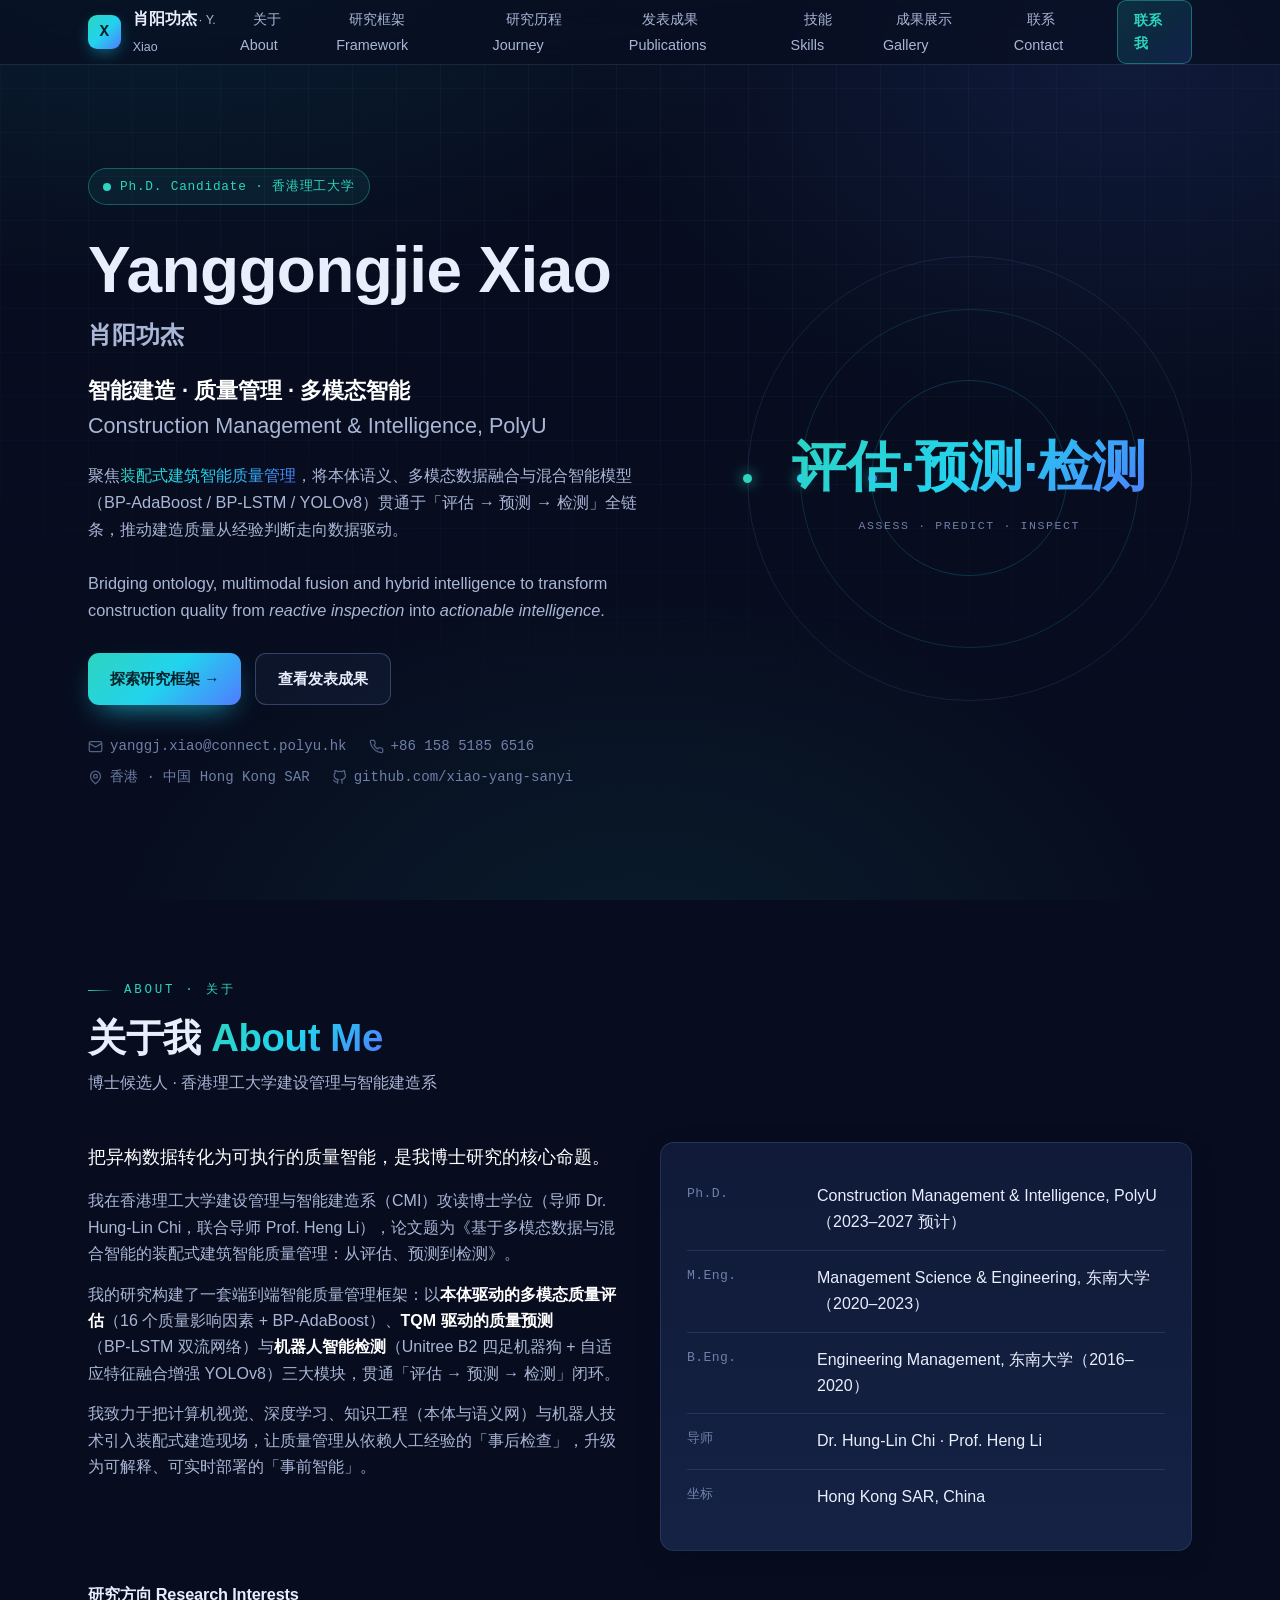
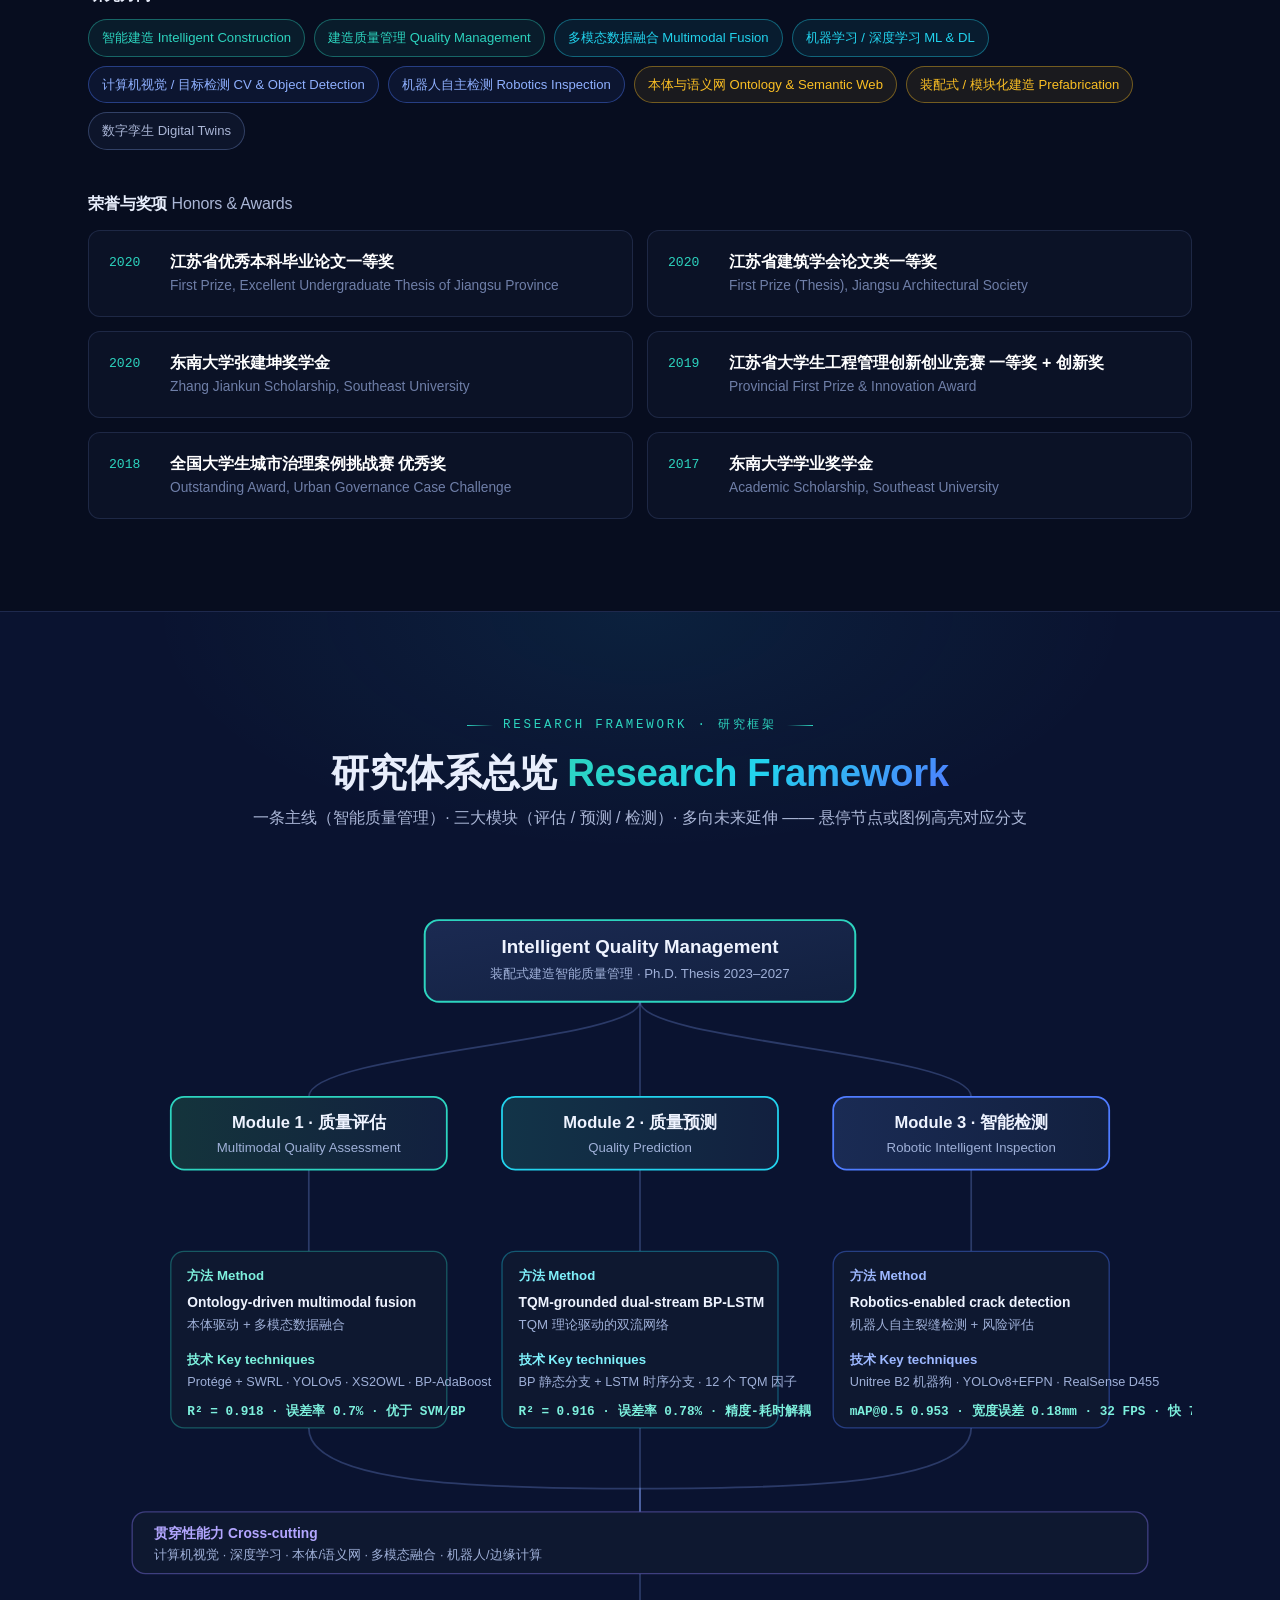
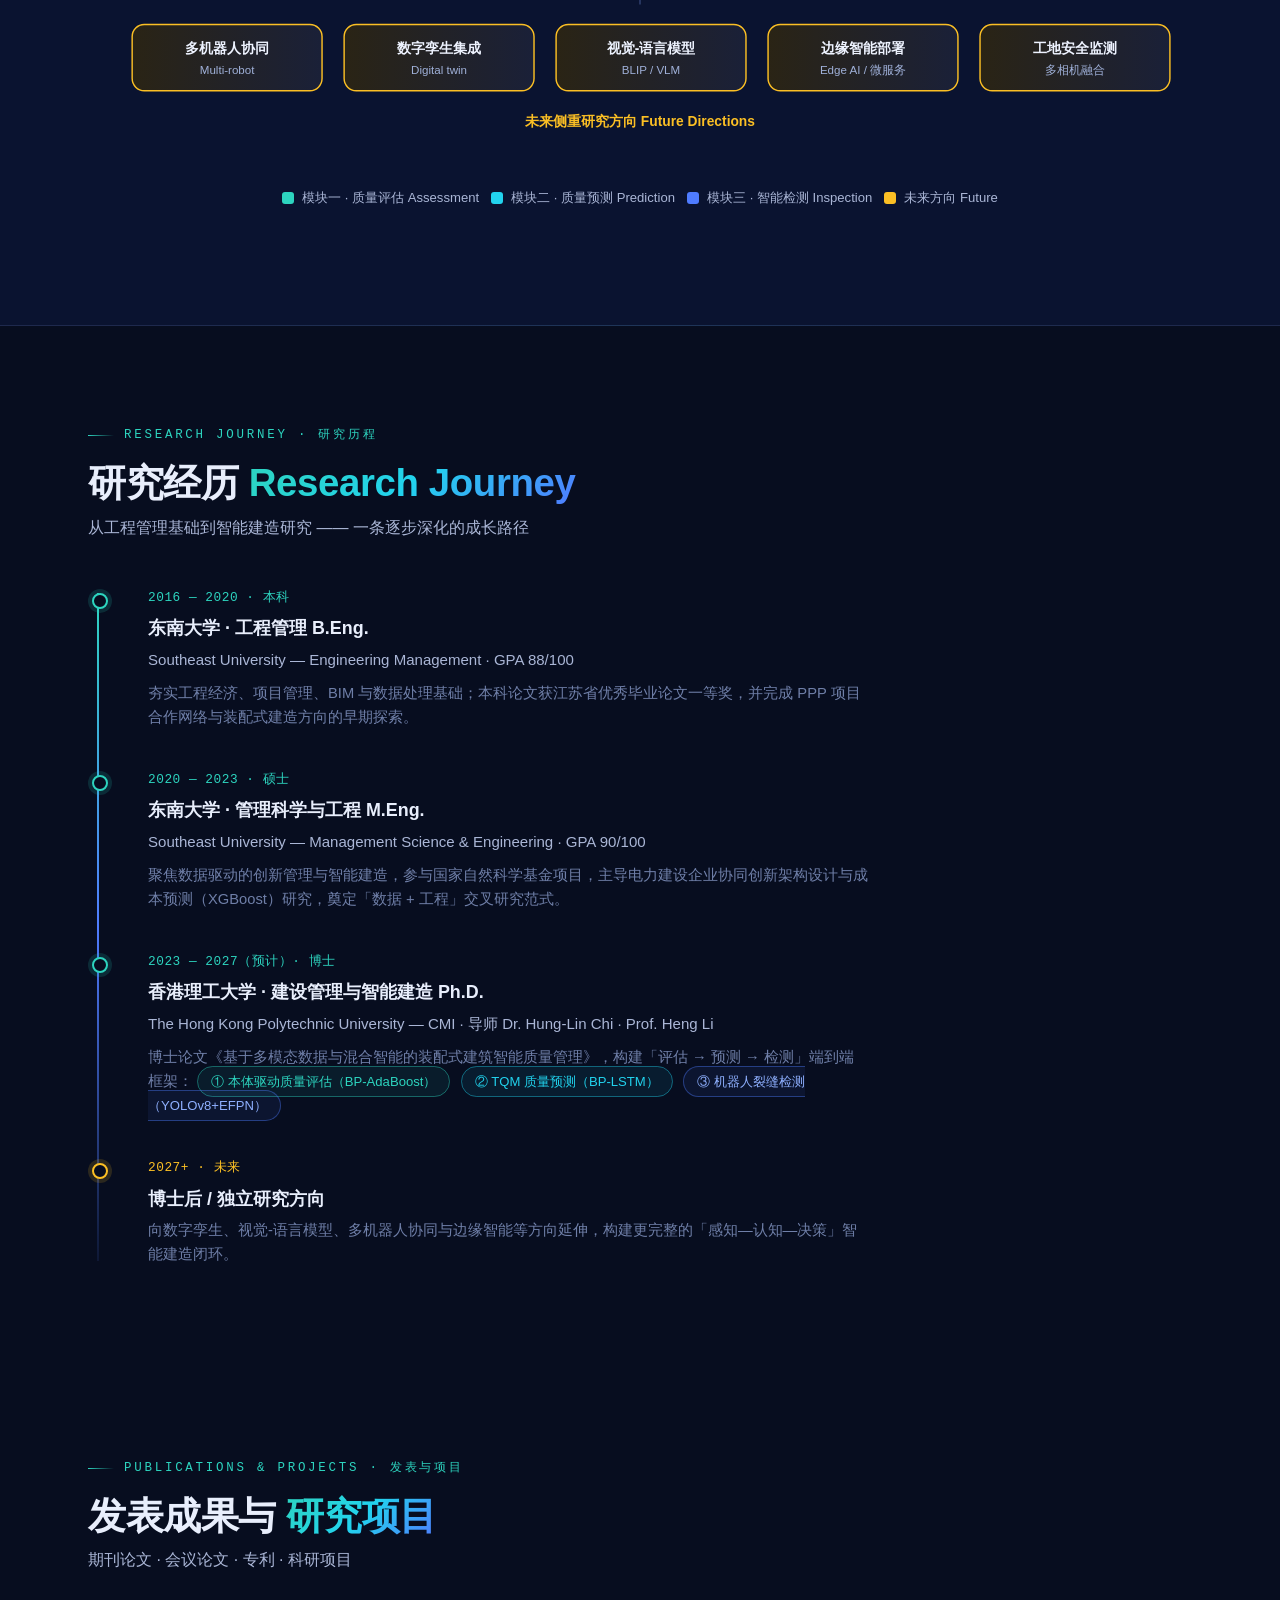
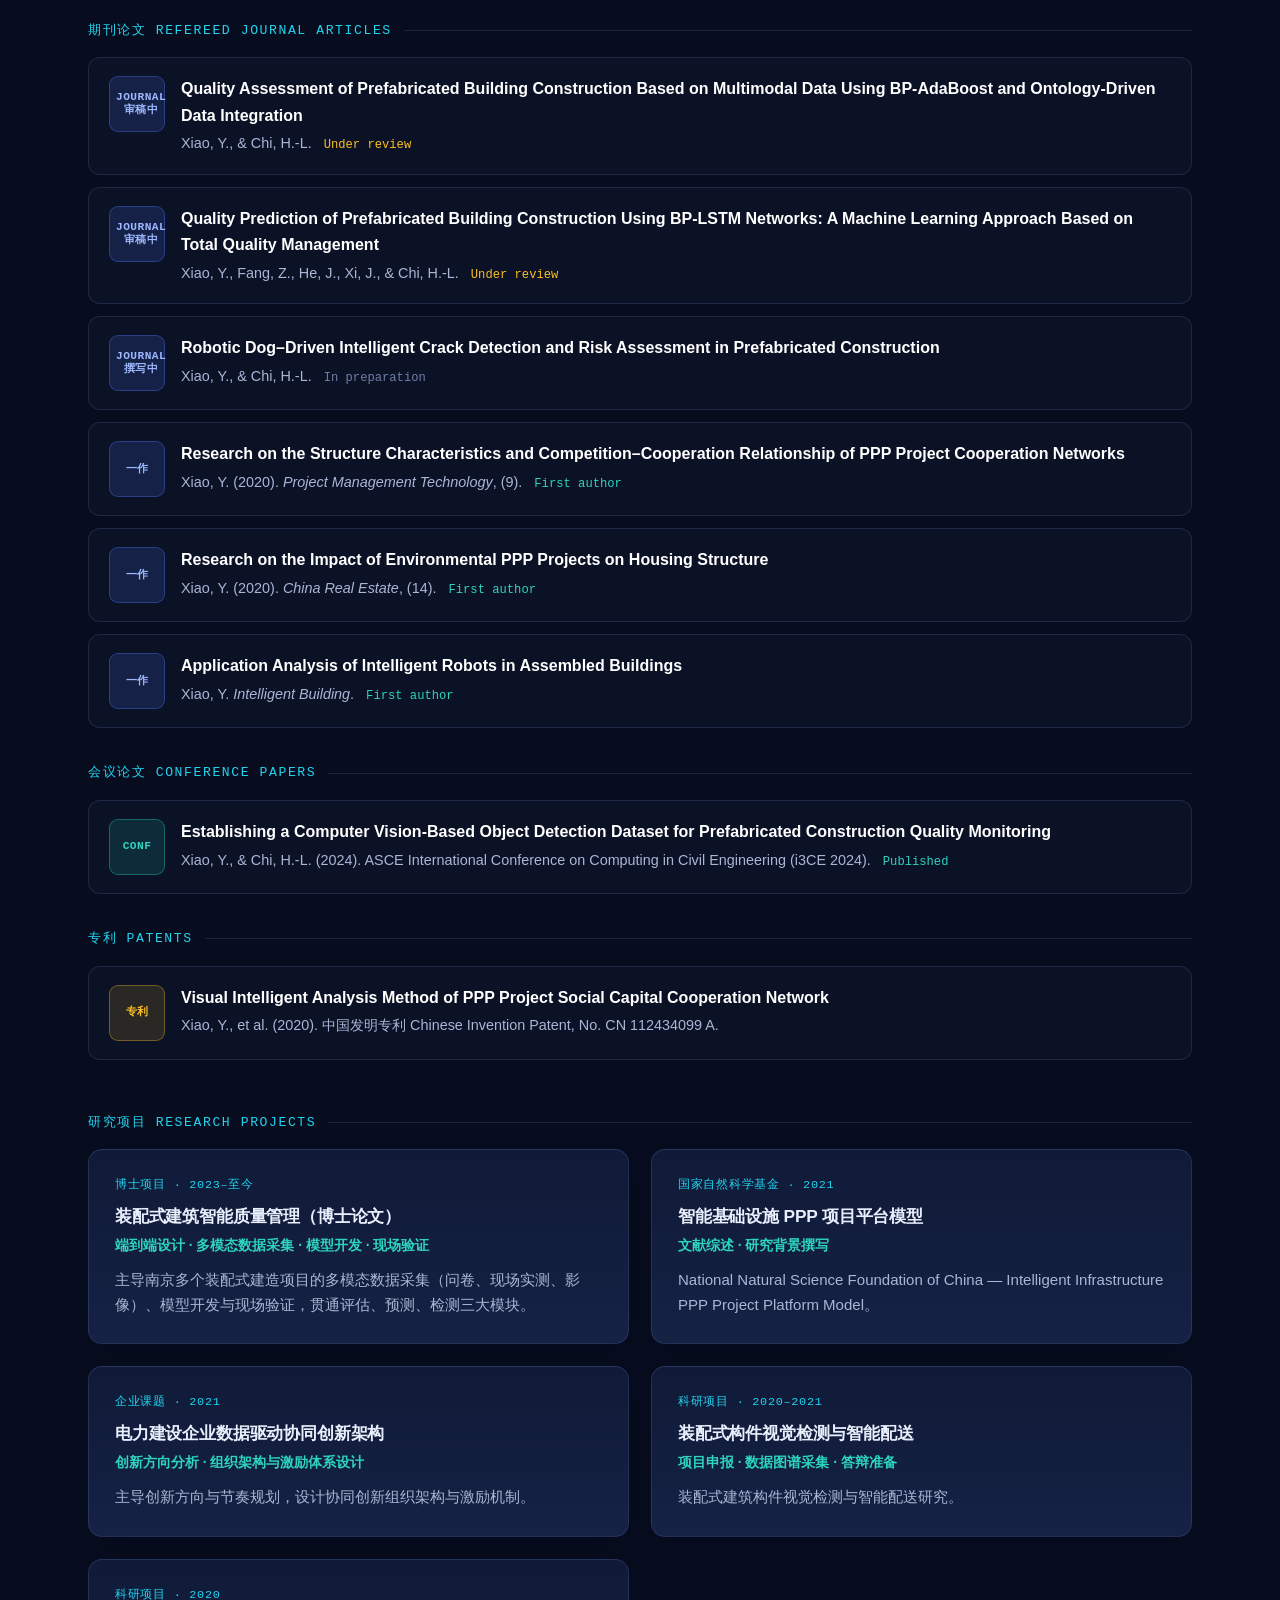
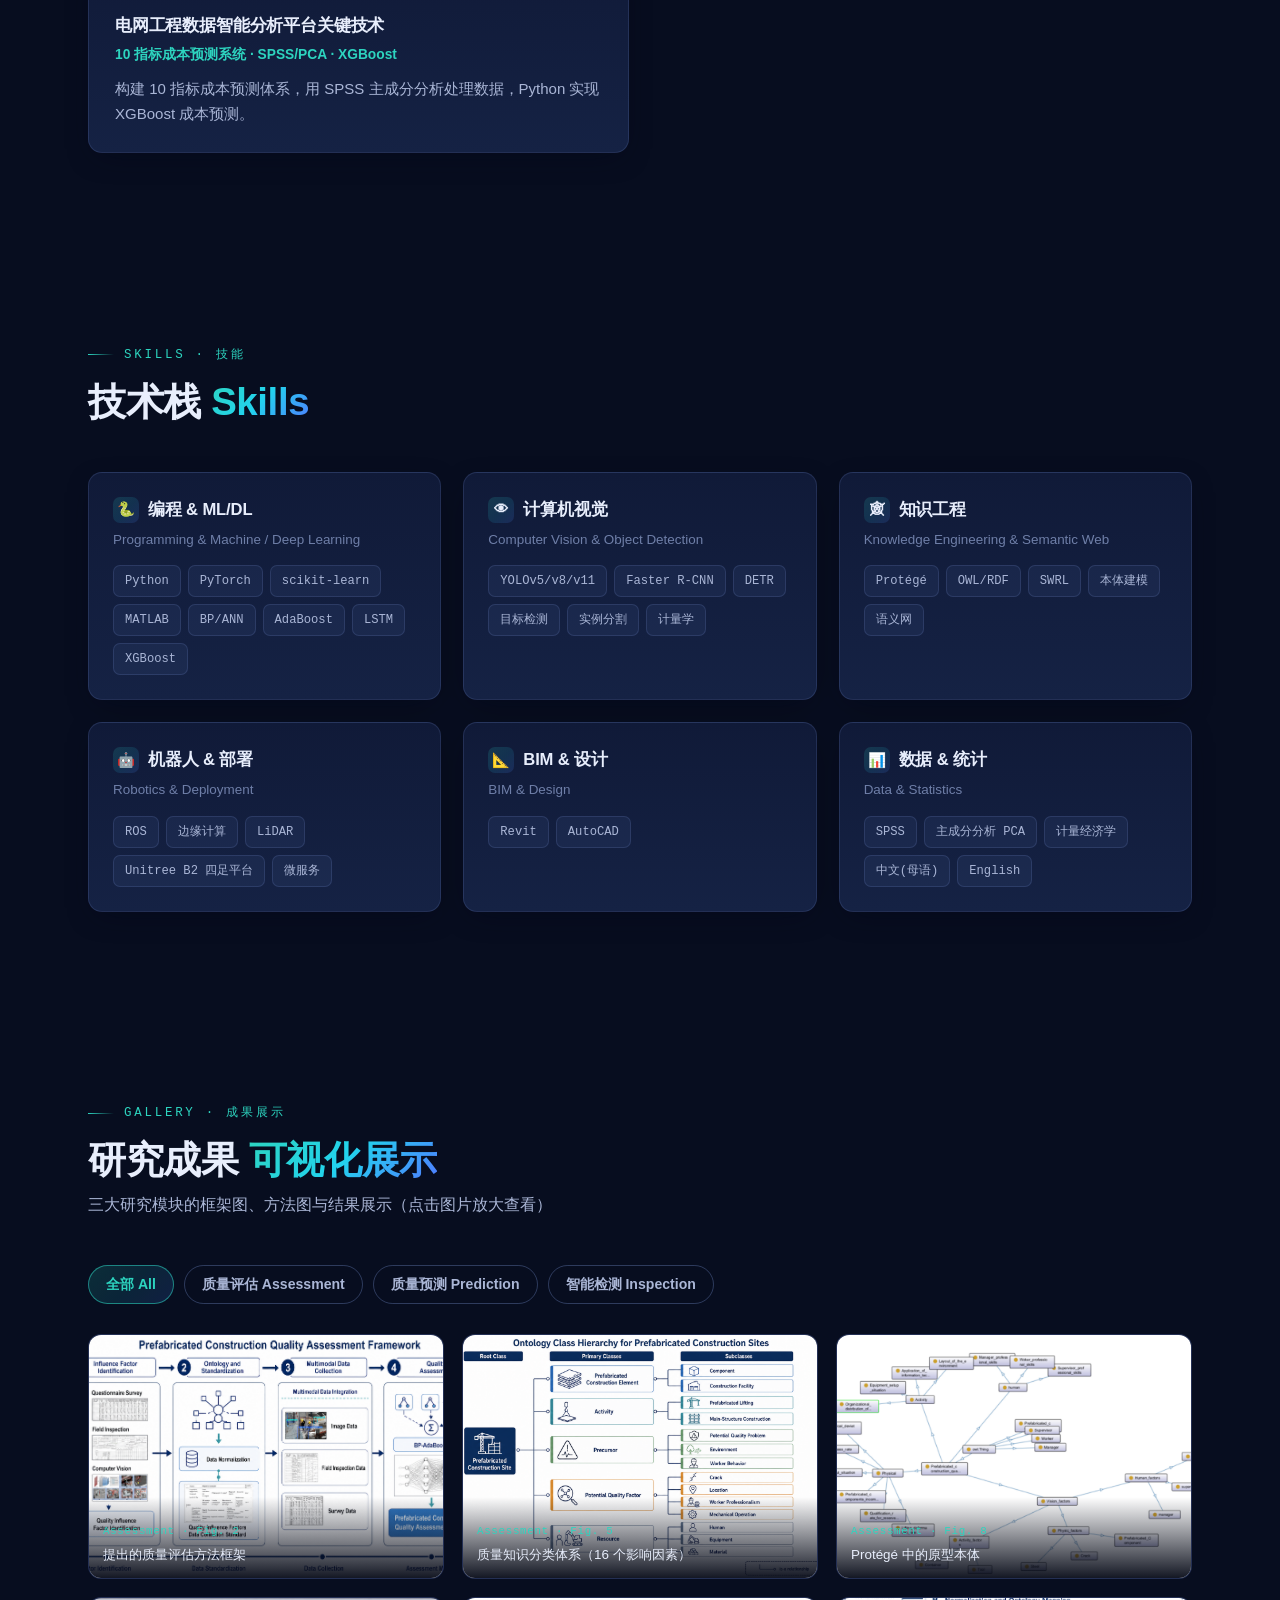
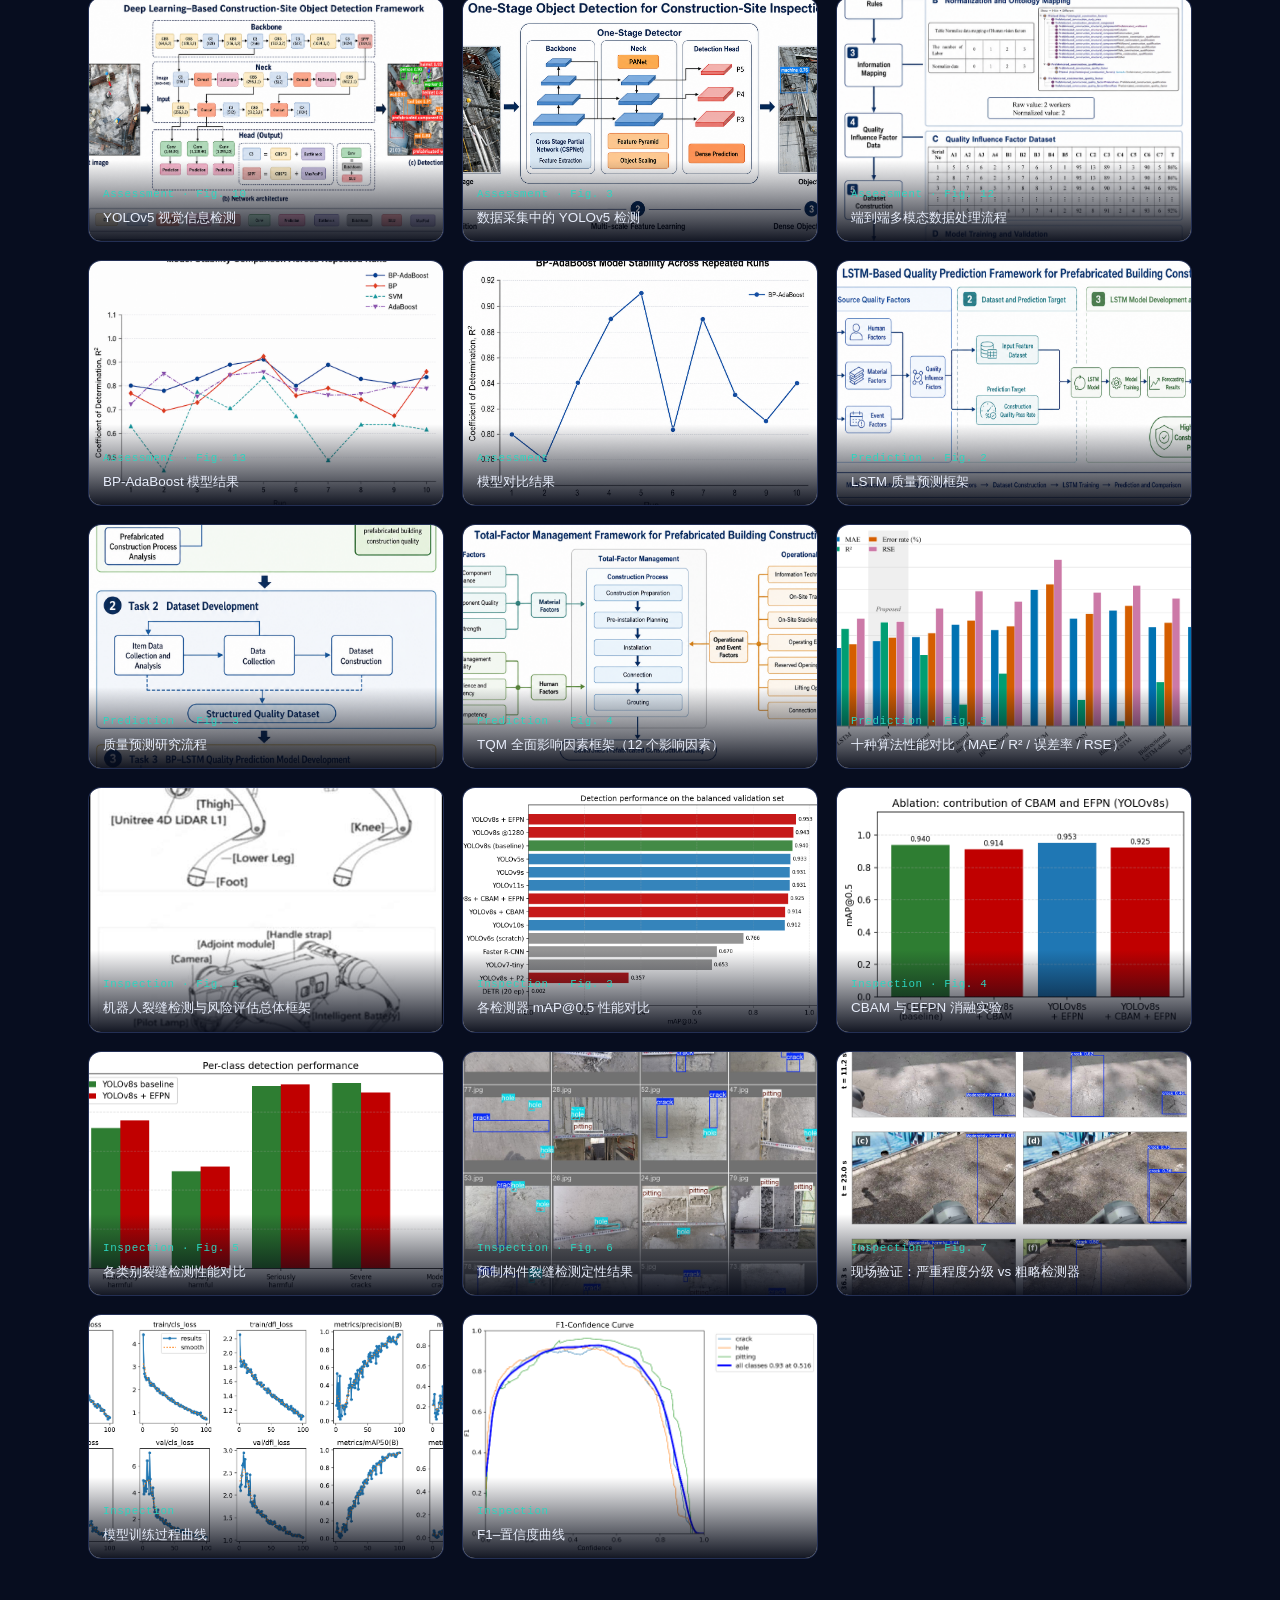
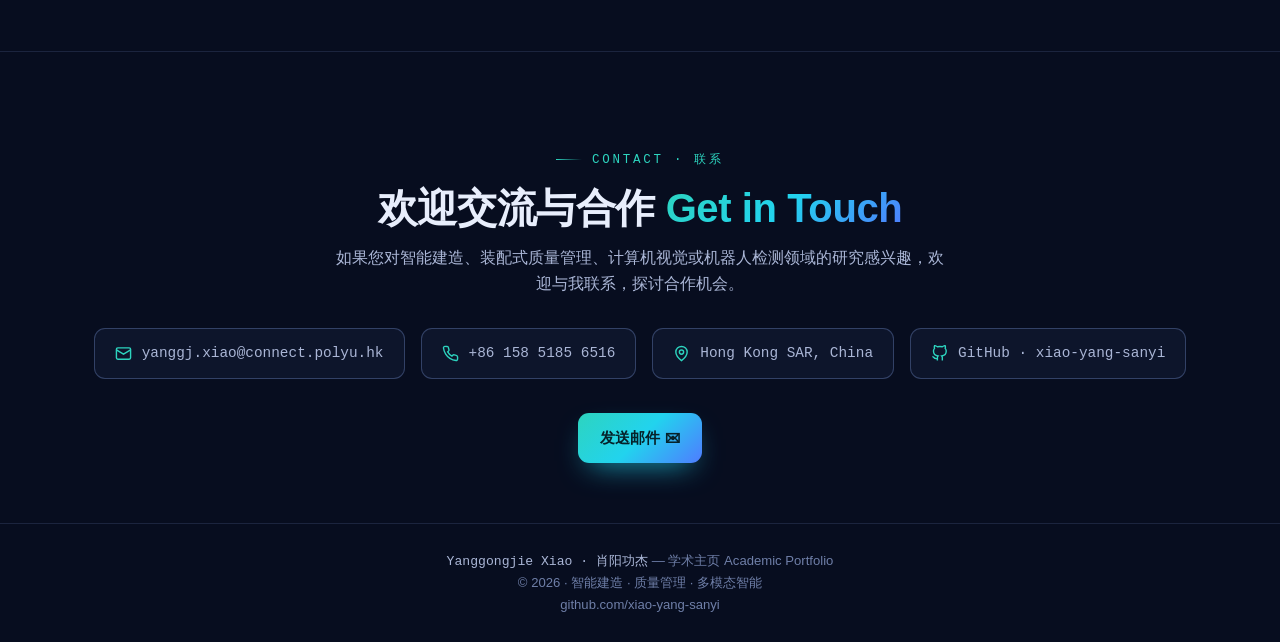
==== commit cb622c49: "Update gallery to latest paper figures and add GitHub link - Prediction gallery: replace 1 stale ima" ====
--- a/index.html
+++ b/index.html
@@ -66,6 +66,10 @@
           <svg viewBox="0 0 24 24" fill="none" stroke="currentColor" stroke-width="2"><path d="M20 10c0 6-8 12-8 12s-8-6-8-12a8 8 0 0 1 16 0z"/><circle cx="12" cy="10" r="3"/></svg>
           香港 · 中国 Hong Kong SAR
         </span>
+        <a href="https://github.com/xiao-yang-sanyi" target="_blank" rel="noopener">
+          <svg viewBox="0 0 24 24" fill="none" stroke="currentColor" stroke-width="2"><path d="M9 19c-5 1.5-5-2.5-7-3m14 6v-3.87a3.37 3.37 0 0 0-.94-2.61c3.14-.35 6.44-1.54 6.44-7A5.44 5.44 0 0 0 20 4.77 5.07 5.07 0 0 0 19.91 1S18.73.65 16 2.48a13.38 13.38 0 0 0-7 0C6.27.65 5.09 1 5.09 1A5.07 5.07 0 0 0 5 4.77a5.44 5.44 0 0 0-1.5 3.78c0 5.42 3.3 6.61 6.44 7A3.37 3.37 0 0 0 9 18.13V22"/></svg>
+          github.com/xiao-yang-sanyi
+        </a>
       </div>
     </div>
 
@@ -549,52 +553,67 @@
         <span class="zoom">⤢</span>
       </figure>
 
-      <!-- Prediction -->
+            <!-- Prediction -->
       <figure class="g-item" data-cat="predict">
-        <img class="thumb" src="assets/img/bplstm-model.png" alt="BP-LSTM network" loading="lazy" />
-        <div class="cap"><span class="tag">Prediction · Fig. 4</span>BP‑LSTM 双流网络与对比验证</div>
+        <img class="thumb" src="assets/img/bplstm-framework.png" alt="LSTM-based quality prediction framework" loading="lazy" />
+        <div class="cap"><span class="tag">Prediction · Fig. 2</span>LSTM 质量预测框架</div>
+        <span class="zoom">⤢</span>
+      </figure>
+      <figure class="g-item" data-cat="predict">
+        <img class="thumb" src="assets/img/bplstm-workflow.png" alt="Research workflow for quality prediction" loading="lazy" />
+        <div class="cap"><span class="tag">Prediction · Fig. 3</span>质量预测研究流程</div>
+        <span class="zoom">⤢</span>
+      </figure>
+      <figure class="g-item" data-cat="predict">
+        <img class="thumb" src="assets/img/bplstm-factors.png" alt="TQM total-factor framework" loading="lazy" />
+        <div class="cap"><span class="tag">Prediction · Fig. 4</span>TQM 全面影响因素框架（12 个影响因素）</div>
+        <span class="zoom">⤢</span>
+      </figure>
+      <figure class="g-item" data-cat="predict">
+        <img class="thumb" src="assets/img/bplstm-comparison.png" alt="Comparison of ten algorithms" loading="lazy" />
+        <div class="cap"><span class="tag">Prediction · Fig. 5</span>十种算法性能对比（MAE / R² / 误差率 / RSE）</div>
         <span class="zoom">⤢</span>
       </figure>
 
       <!-- Inspection -->
       <figure class="g-item" data-cat="inspect">
-        <img class="thumb" src="assets/img/crack-framework.png" alt="Robotic inspection framework" loading="lazy" />
-        <div class="cap"><span class="tag">Inspection · Fig. 1</span>机器人智能检测框架</div>
-        <span class="zoom">⤢</span>
-      </figure>
-      <figure class="g-item" data-cat="inspect">
-        <img class="thumb" src="assets/img/crack-detection-1.png" alt="Detection comparison results" loading="lazy" />
-        <div class="cap"><span class="tag">Inspection</span>检测对比测试结果</div>
-        <span class="zoom">⤢</span>
-      </figure>
-      <figure class="g-item" data-cat="inspect">
-        <img class="thumb" src="assets/img/crack-detection-2.png" alt="Feature fusion ablation results" loading="lazy" />
-        <div class="cap"><span class="tag">Inspection</span>特征融合消融实验结果</div>
-        <span class="zoom">⤢</span>
-      </figure>
-      <figure class="g-item" data-cat="inspect">
-        <img class="thumb" src="assets/img/crack-ablation.png" alt="Ablation study accuracy impact" loading="lazy" />
-        <div class="cap"><span class="tag">Inspection · Fig. 2</span>消融实验精度影响</div>
-        <span class="zoom">⤢</span>
-      </figure>
-      <figure class="g-item" data-cat="inspect">
-        <img class="thumb" src="assets/img/crack-field-1.png" alt="Improved YOLOv8 (EFPN) vs YOLOv11 comparison" loading="lazy" />
-        <div class="cap"><span class="tag">Inspection</span>改进 YOLOv8（EFPN）与 YOLOv11 对比</div>
-        <span class="zoom">⤢</span>
-      </figure>
-      <figure class="g-item" data-cat="inspect">
-        <img class="thumb" src="assets/img/crack-field-2.png" alt="Field inspection results" loading="lazy" />
-        <div class="cap"><span class="tag">Inspection</span>装配式现场检测结果</div>
-        <span class="zoom">⤢</span>
-      </figure>
-      <figure class="g-item" data-cat="inspect">
-        <img class="thumb" src="assets/img/crack-perclass.png" alt="Per-class detection accuracy" loading="lazy" />
-        <div class="cap"><span class="tag">Inspection · Fig. 3</span>按类别检测精度对比</div>
-        <span class="zoom">⤢</span>
-      </figure>
-      <figure class="g-item" data-cat="inspect">
-        <img class="thumb" src="assets/img/crack-matrix.png" alt="Detection evaluation summary" loading="lazy" />
-        <div class="cap"><span class="tag">Inspection</span>检测评估汇总</div>
+        <img class="thumb" src="assets/img/crack-framework.png" alt="Robotic crack detection and risk assessment framework" loading="lazy" />
+        <div class="cap"><span class="tag">Inspection · Fig. 1</span>机器人裂缝检测与风险评估总体框架</div>
+        <span class="zoom">⤢</span>
+      </figure>
+      <figure class="g-item" data-cat="inspect">
+        <img class="thumb" src="assets/img/crack-det-perf.png" alt="Detection performance of tested detectors" loading="lazy" />
+        <div class="cap"><span class="tag">Inspection · Fig. 3</span>各检测器 mAP@0.5 性能对比</div>
+        <span class="zoom">⤢</span>
+      </figure>
+      <figure class="g-item" data-cat="inspect">
+        <img class="thumb" src="assets/img/crack-ablation.png" alt="Ablation of CBAM and EFPN" loading="lazy" />
+        <div class="cap"><span class="tag">Inspection · Fig. 4</span>CBAM 与 EFPN 消融实验</div>
+        <span class="zoom">⤢</span>
+      </figure>
+      <figure class="g-item" data-cat="inspect">
+        <img class="thumb" src="assets/img/crack-perclass.png" alt="Per-class detection performance" loading="lazy" />
+        <div class="cap"><span class="tag">Inspection · Fig. 5</span>各类别裂缝检测性能对比</div>
+        <span class="zoom">⤢</span>
+      </figure>
+      <figure class="g-item" data-cat="inspect">
+        <img class="thumb" src="assets/img/crack-qualitative.png" alt="Qualitative crack detection examples" loading="lazy" />
+        <div class="cap"><span class="tag">Inspection · Fig. 6</span>预制构件裂缝检测定性结果</div>
+        <span class="zoom">⤢</span>
+      </figure>
+      <figure class="g-item" data-cat="inspect">
+        <img class="thumb" src="assets/img/crack-field.png" alt="Field validation on the Unitree B2" loading="lazy" />
+        <div class="cap"><span class="tag">Inspection · Fig. 7</span>现场验证：严重程度分级 vs 粗略检测器</div>
+        <span class="zoom">⤢</span>
+      </figure>
+      <figure class="g-item" data-cat="inspect">
+        <img class="thumb" src="assets/img/crack-training.png" alt="Model training curves" loading="lazy" />
+        <div class="cap"><span class="tag">Inspection</span>模型训练过程曲线</div>
+        <span class="zoom">⤢</span>
+      </figure>
+      <figure class="g-item" data-cat="inspect">
+        <img class="thumb" src="assets/img/crack-f1.png" alt="F1-confidence curve" loading="lazy" />
+        <div class="cap"><span class="tag">Inspection</span>F1–置信度曲线</div>
         <span class="zoom">⤢</span>
       </figure>
     </div>
@@ -621,6 +640,10 @@
           <svg viewBox="0 0 24 24" fill="none" stroke="currentColor" stroke-width="2"><path d="M20 10c0 6-8 12-8 12s-8-6-8-12a8 8 0 0 1 16 0z"/><circle cx="12" cy="10" r="3"/></svg>
           Hong Kong SAR, China
         </span>
+        <a class="c" href="https://github.com/xiao-yang-sanyi" target="_blank" rel="noopener">
+          <svg viewBox="0 0 24 24" fill="none" stroke="currentColor" stroke-width="2"><path d="M9 19c-5 1.5-5-2.5-7-3m14 6v-3.87a3.37 3.37 0 0 0-.94-2.61c3.14-.35 6.44-1.54 6.44-7A5.44 5.44 0 0 0 20 4.77 5.07 5.07 0 0 0 19.91 1S18.73.65 16 2.48a13.38 13.38 0 0 0-7 0C6.27.65 5.09 1 5.09 1A5.07 5.07 0 0 0 5 4.77a5.44 5.44 0 0 0-1.5 3.78c0 5.42 3.3 6.61 6.44 7A3.37 3.37 0 0 0 9 18.13V22"/></svg>
+          GitHub · xiao-yang-sanyi
+        </a>
       </div>
       <a class="btn btn-primary" href="mailto:yanggj.xiao@connect.polyu.hk">发送邮件 ✉</a>
     </div>
@@ -630,7 +653,8 @@
 <footer class="site-footer">
   <div class="container">
     <span class="mono">Yanggongjie Xiao · 肖阳功杰</span> — 学术主页 Academic Portfolio<br />
-    © <span id="year">2026</span> · 智能建造 · 质量管理 · 多模态智能
+    © <span id="year">2026</span> · 智能建造 · 质量管理 · 多模态智能<br />
+    <a href="https://github.com/xiao-yang-sanyi" target="_blank" rel="noopener">github.com/xiao-yang-sanyi</a>
   </div>
 </footer>
 
--- a/css/style.css
+++ b/css/style.css
@@ -273,7 +273,9 @@
   font-size: 0.88rem; color: var(--text-faint);
   font-family: var(--mono);
 }
-.hero-contacts span { display: inline-flex; align-items: center; gap: 7px; }
+.hero-contacts span, .hero-contacts a { display: inline-flex; align-items: center; gap: 7px; }
+.hero-contacts a { color: inherit; text-decoration: none; transition: color .2s; }
+.hero-contacts a:hover { color: var(--teal); }
 .hero-contacts svg { width: 15px; height: 15px; opacity: .75; }
 
 /* Hero right: floating stats / orbit */
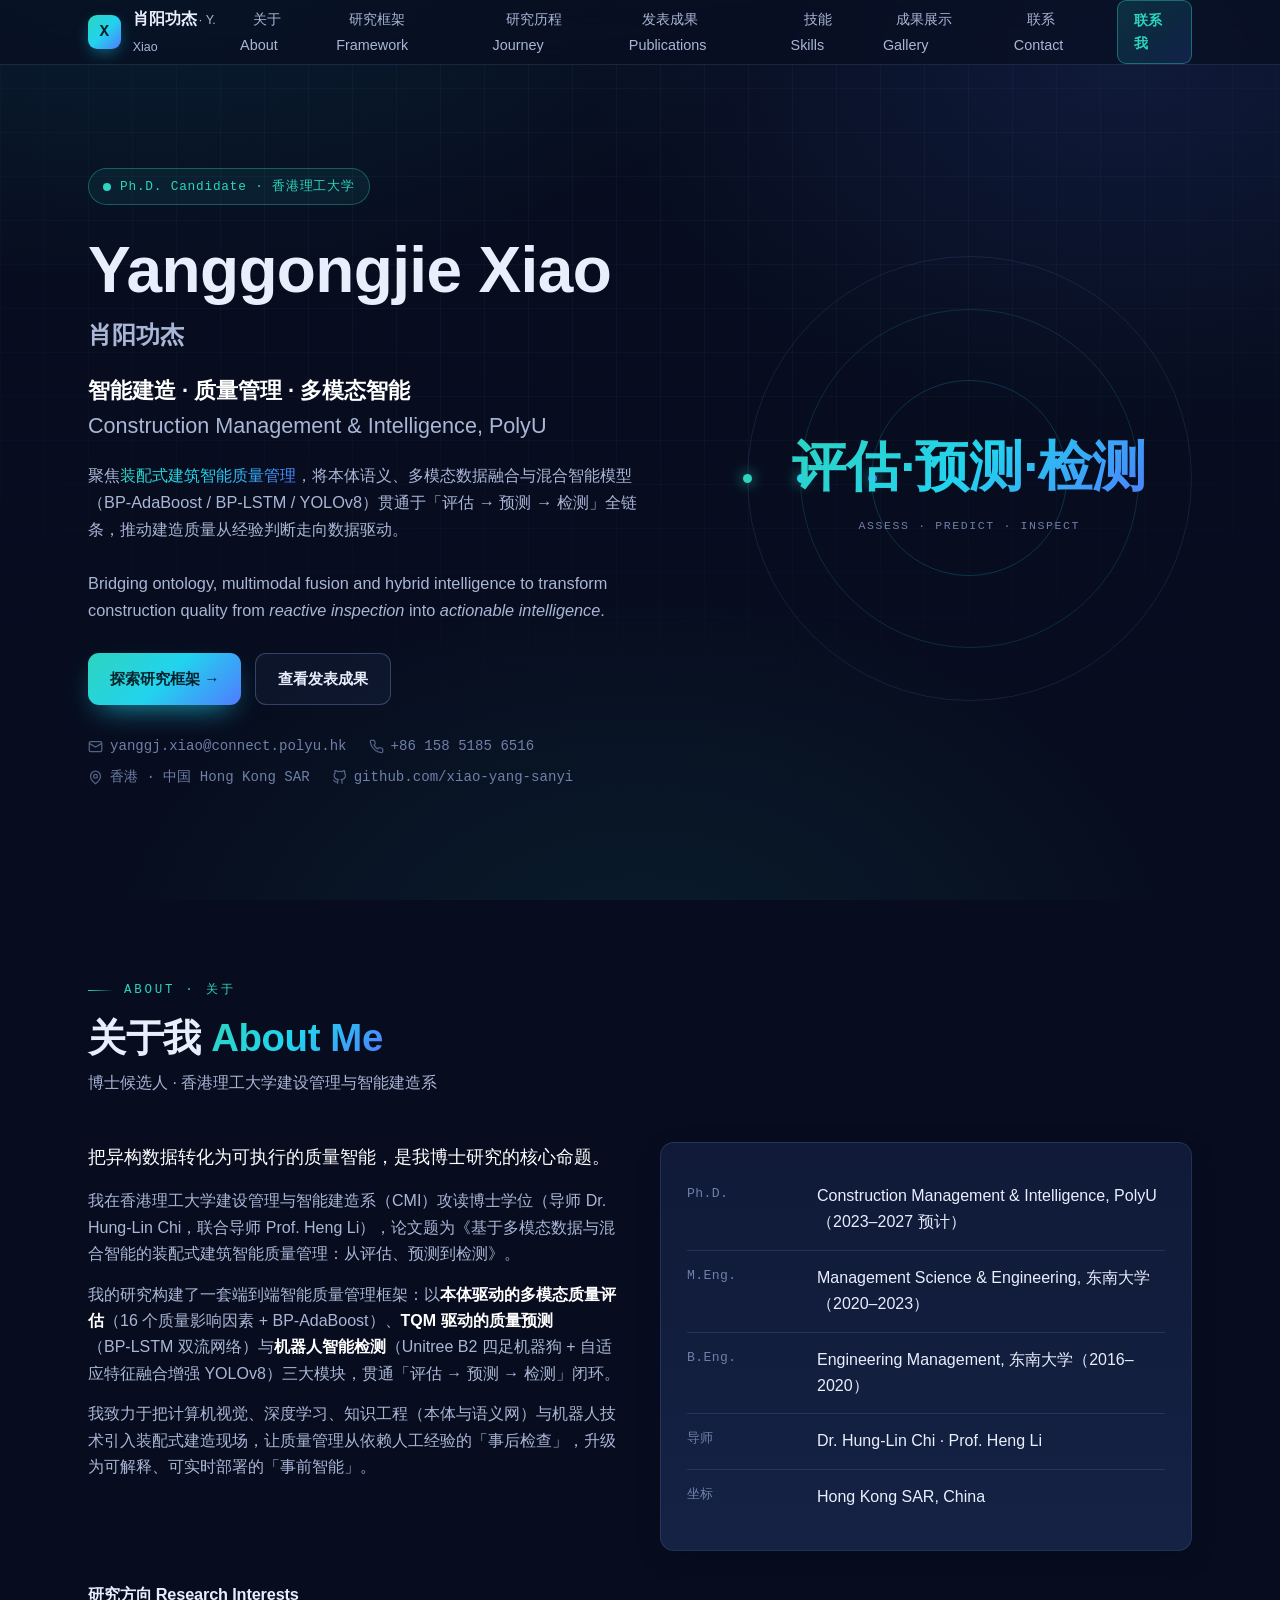
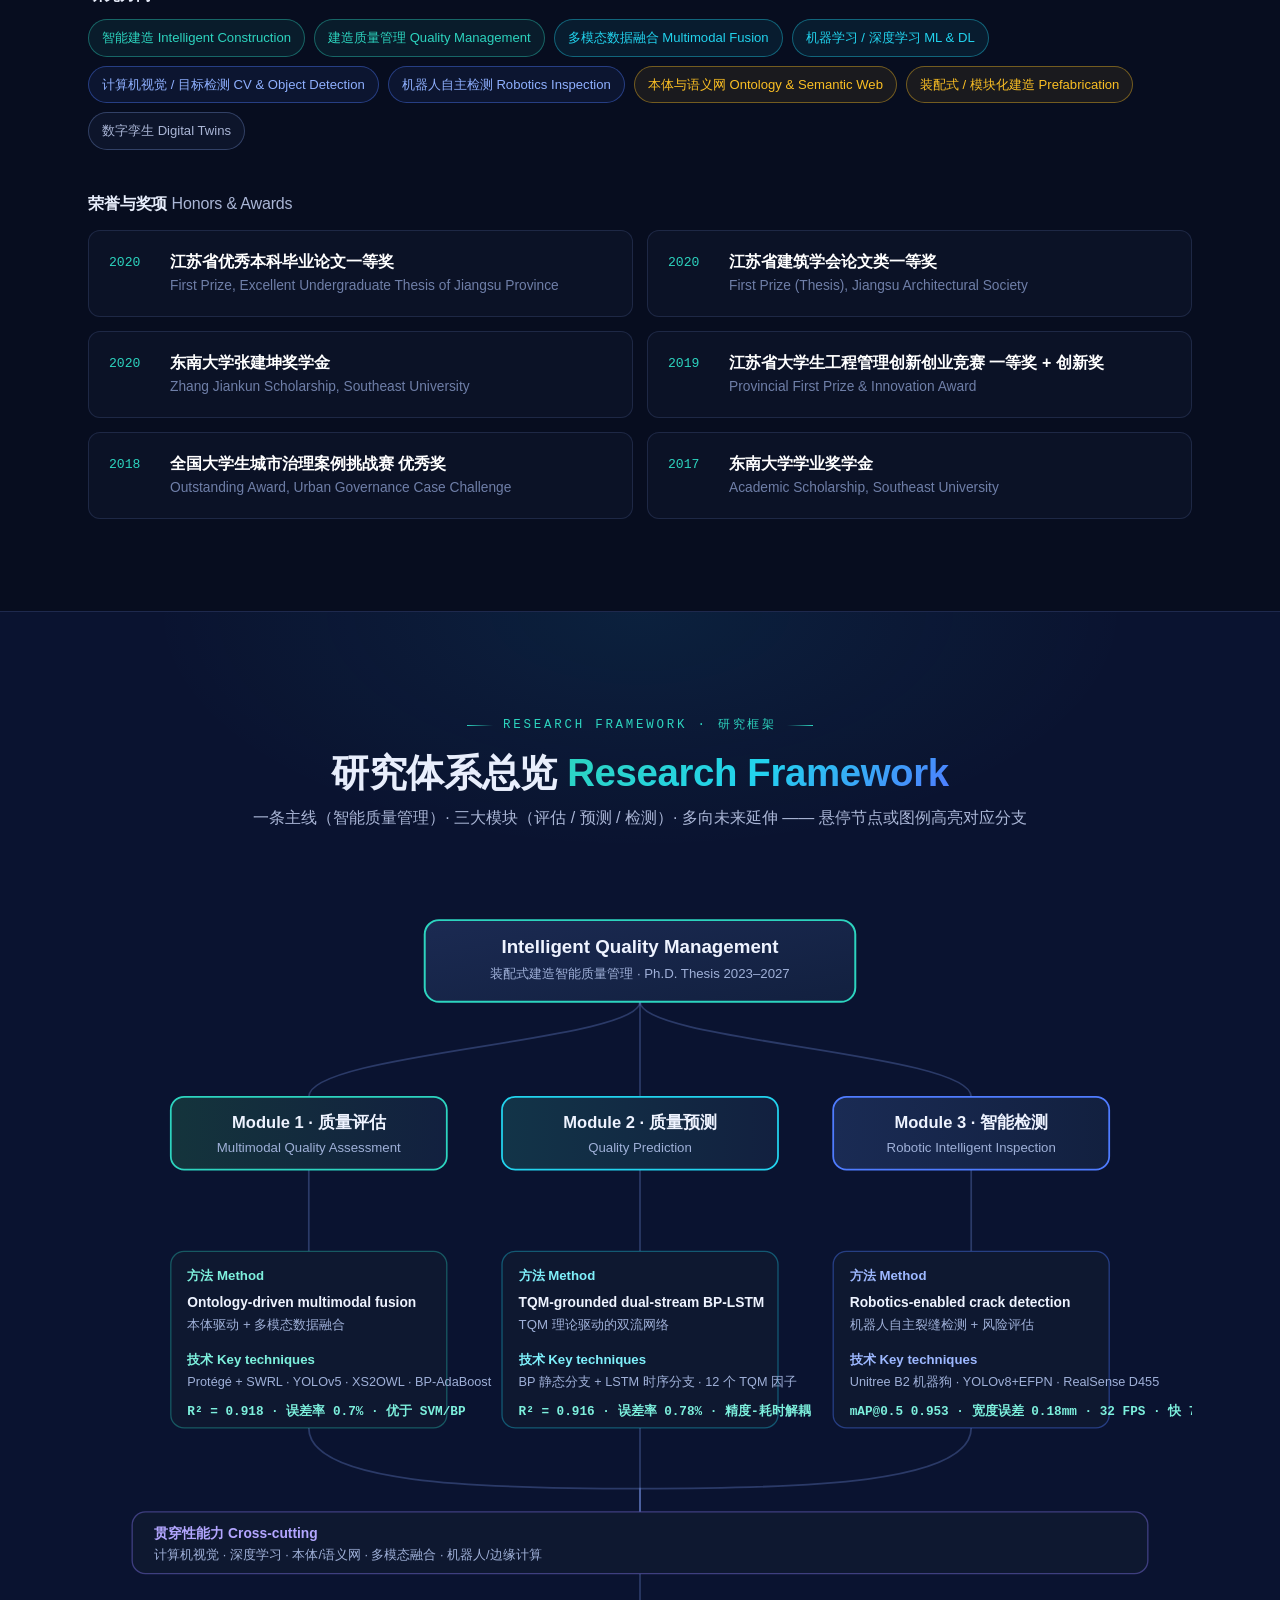
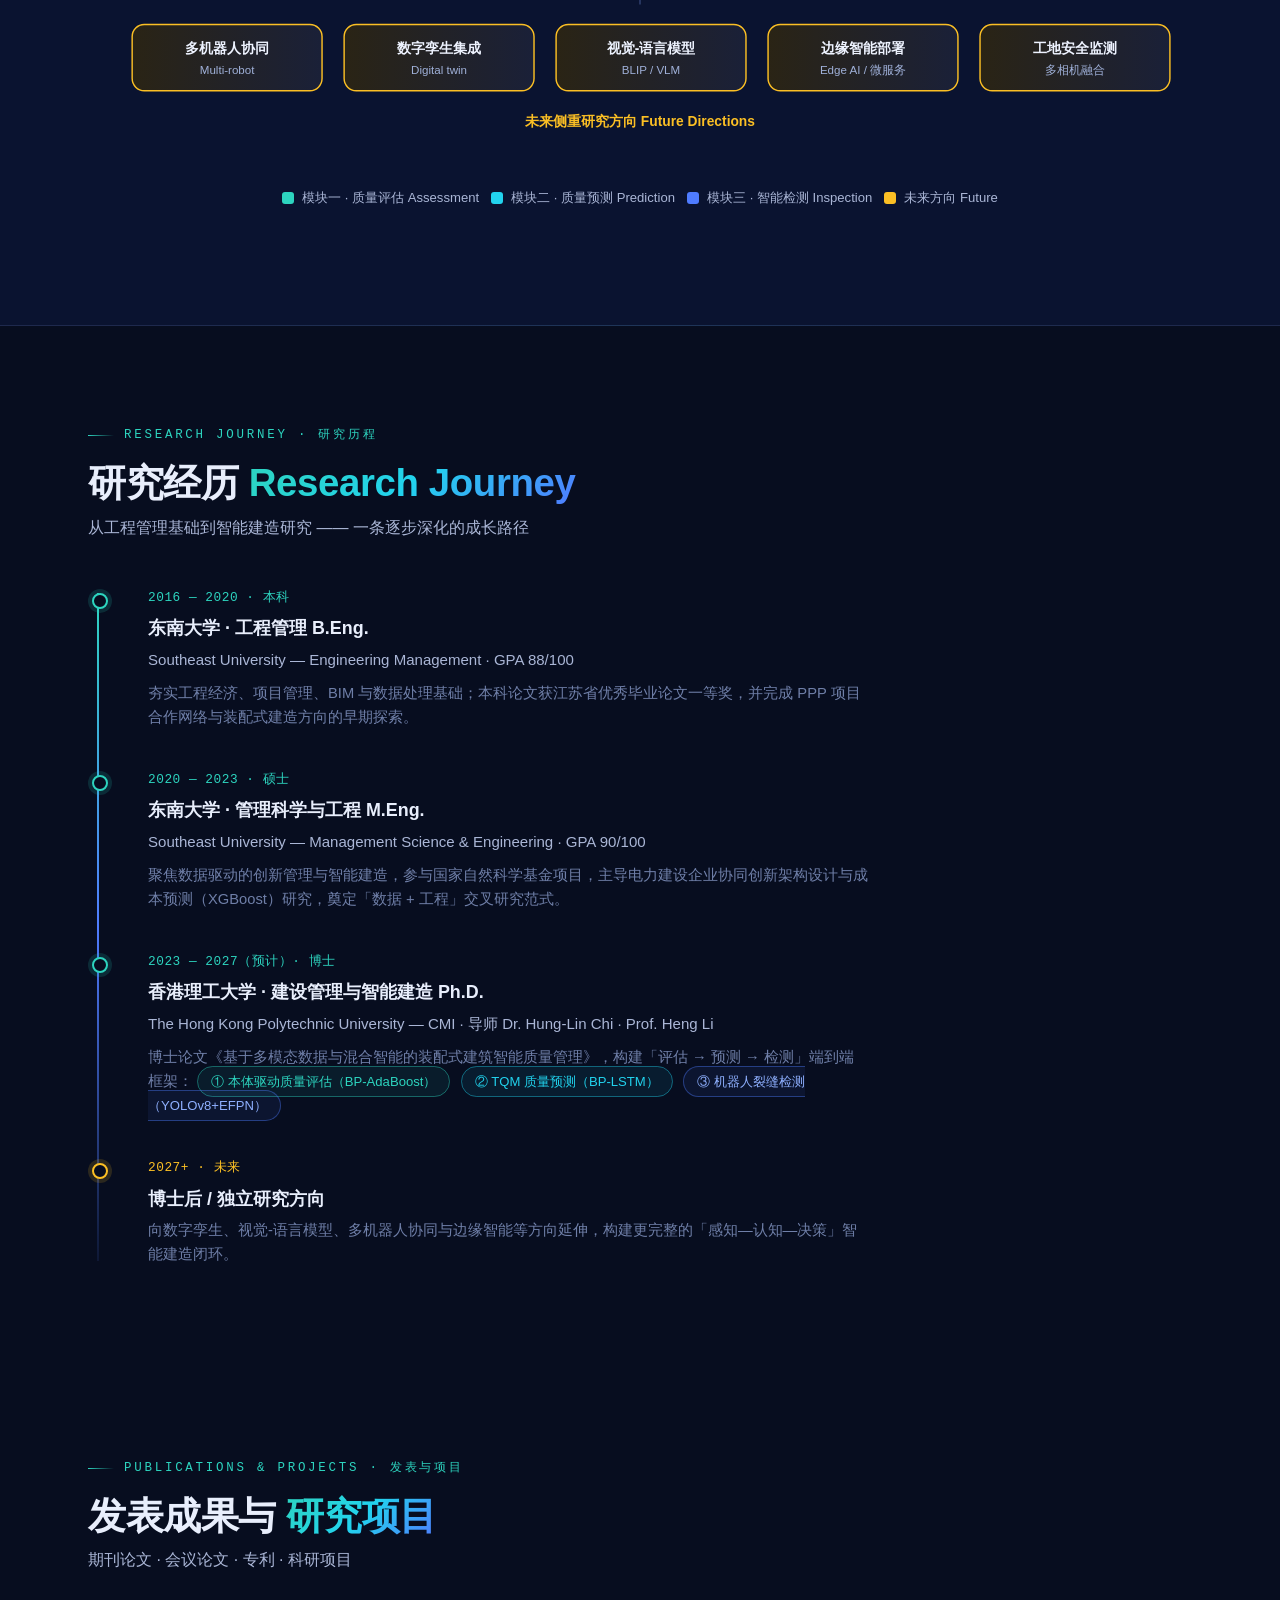
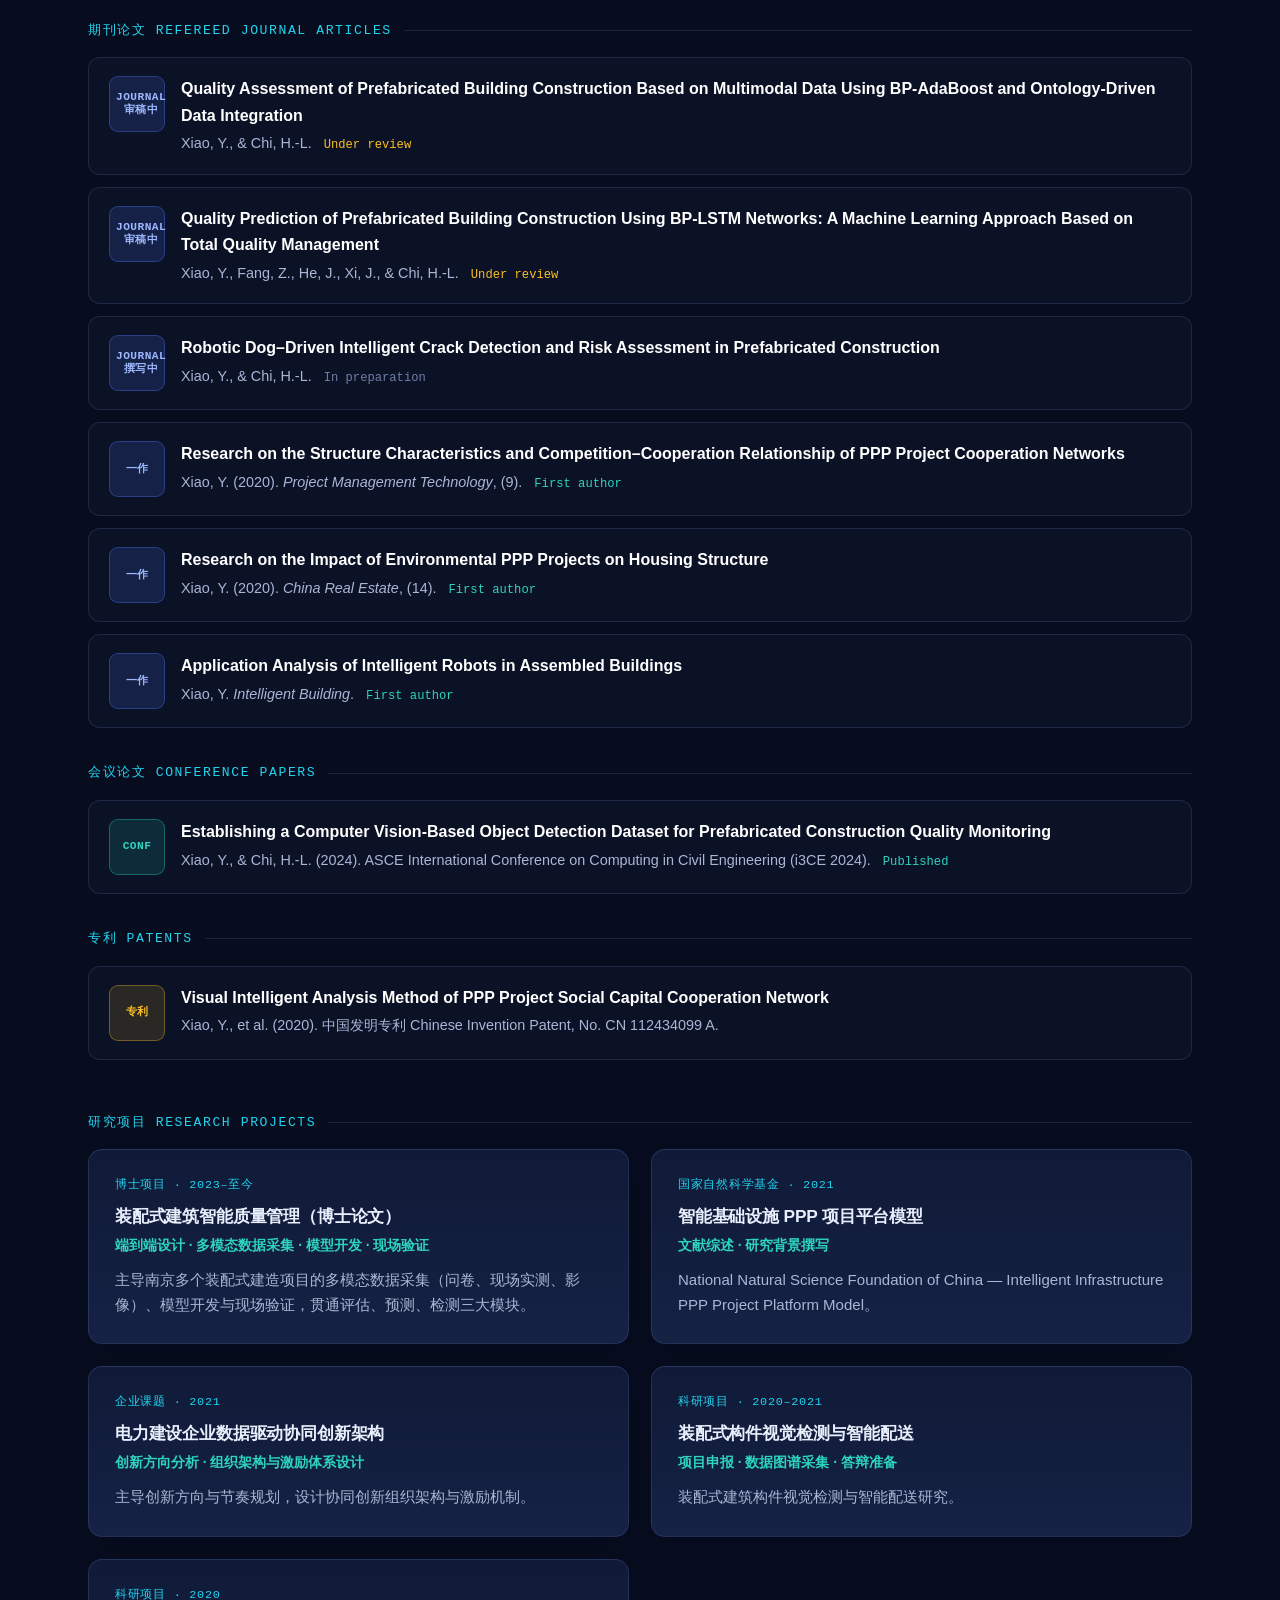
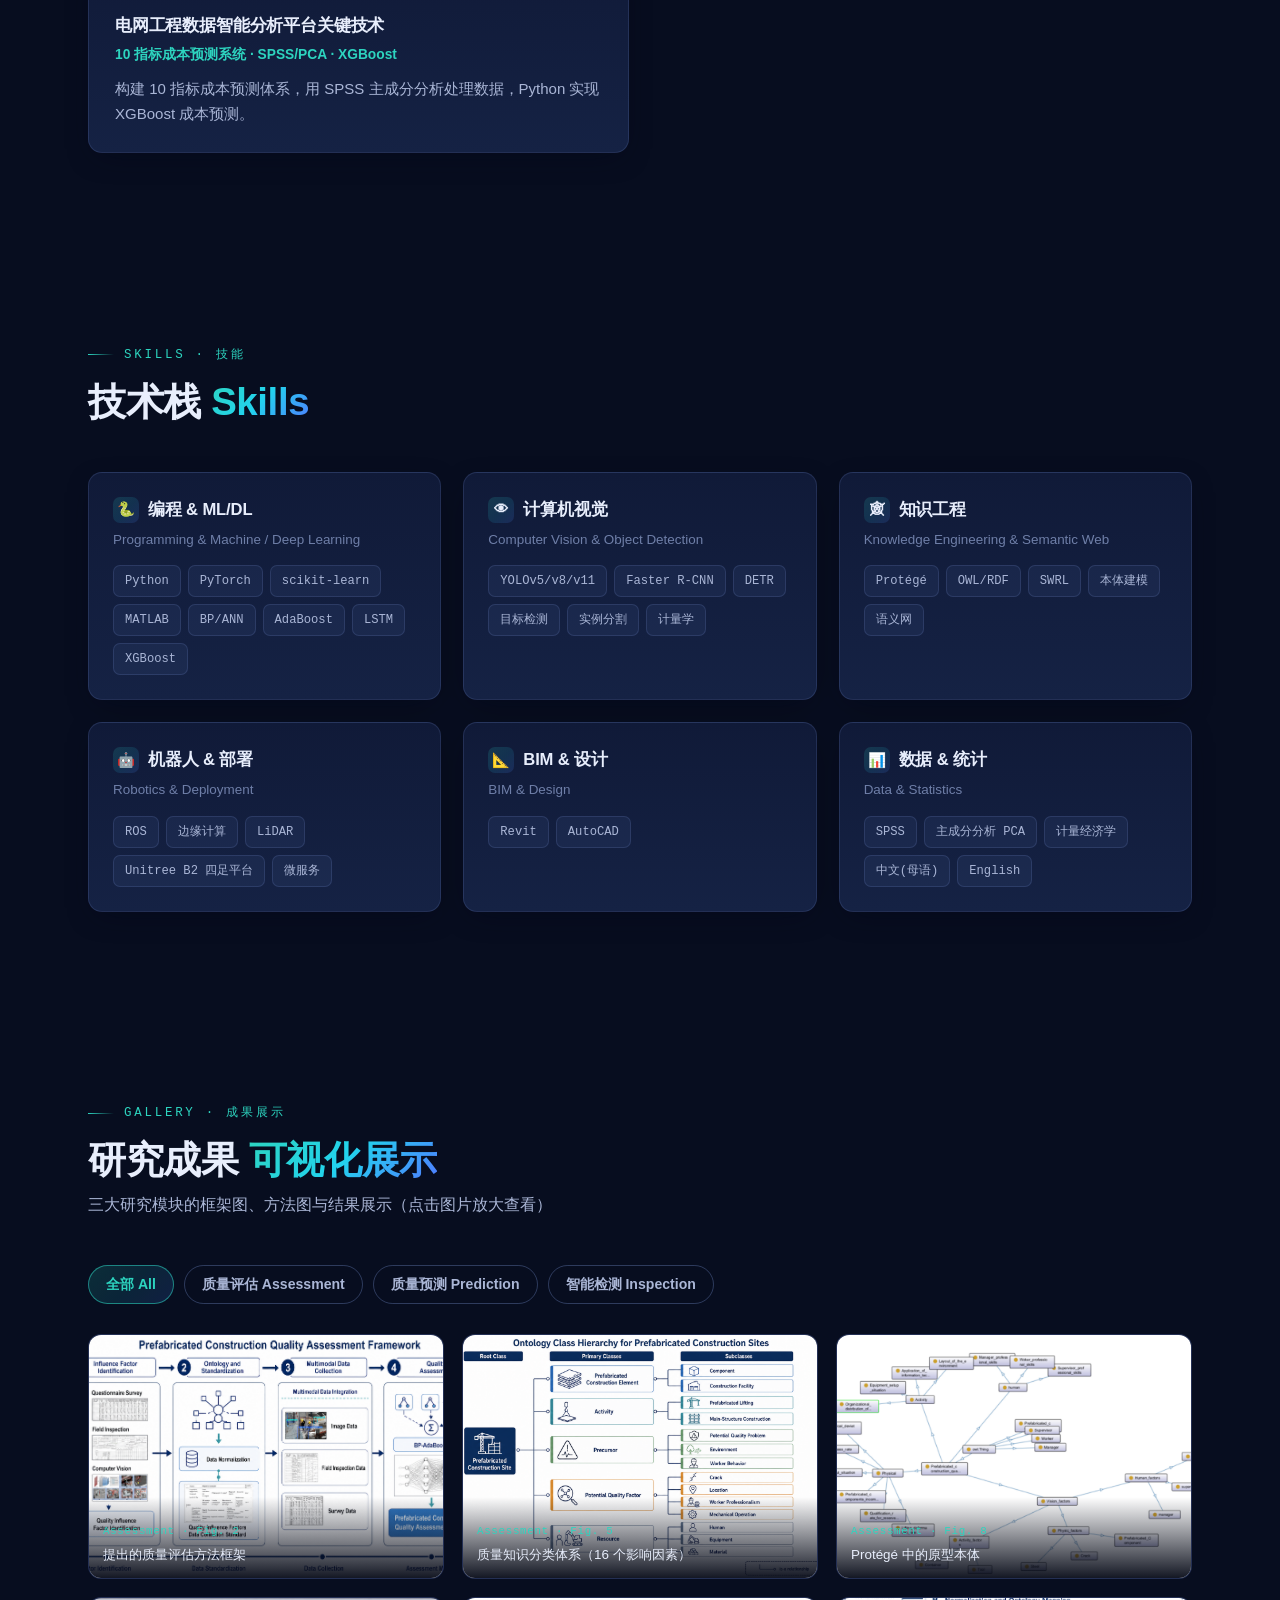
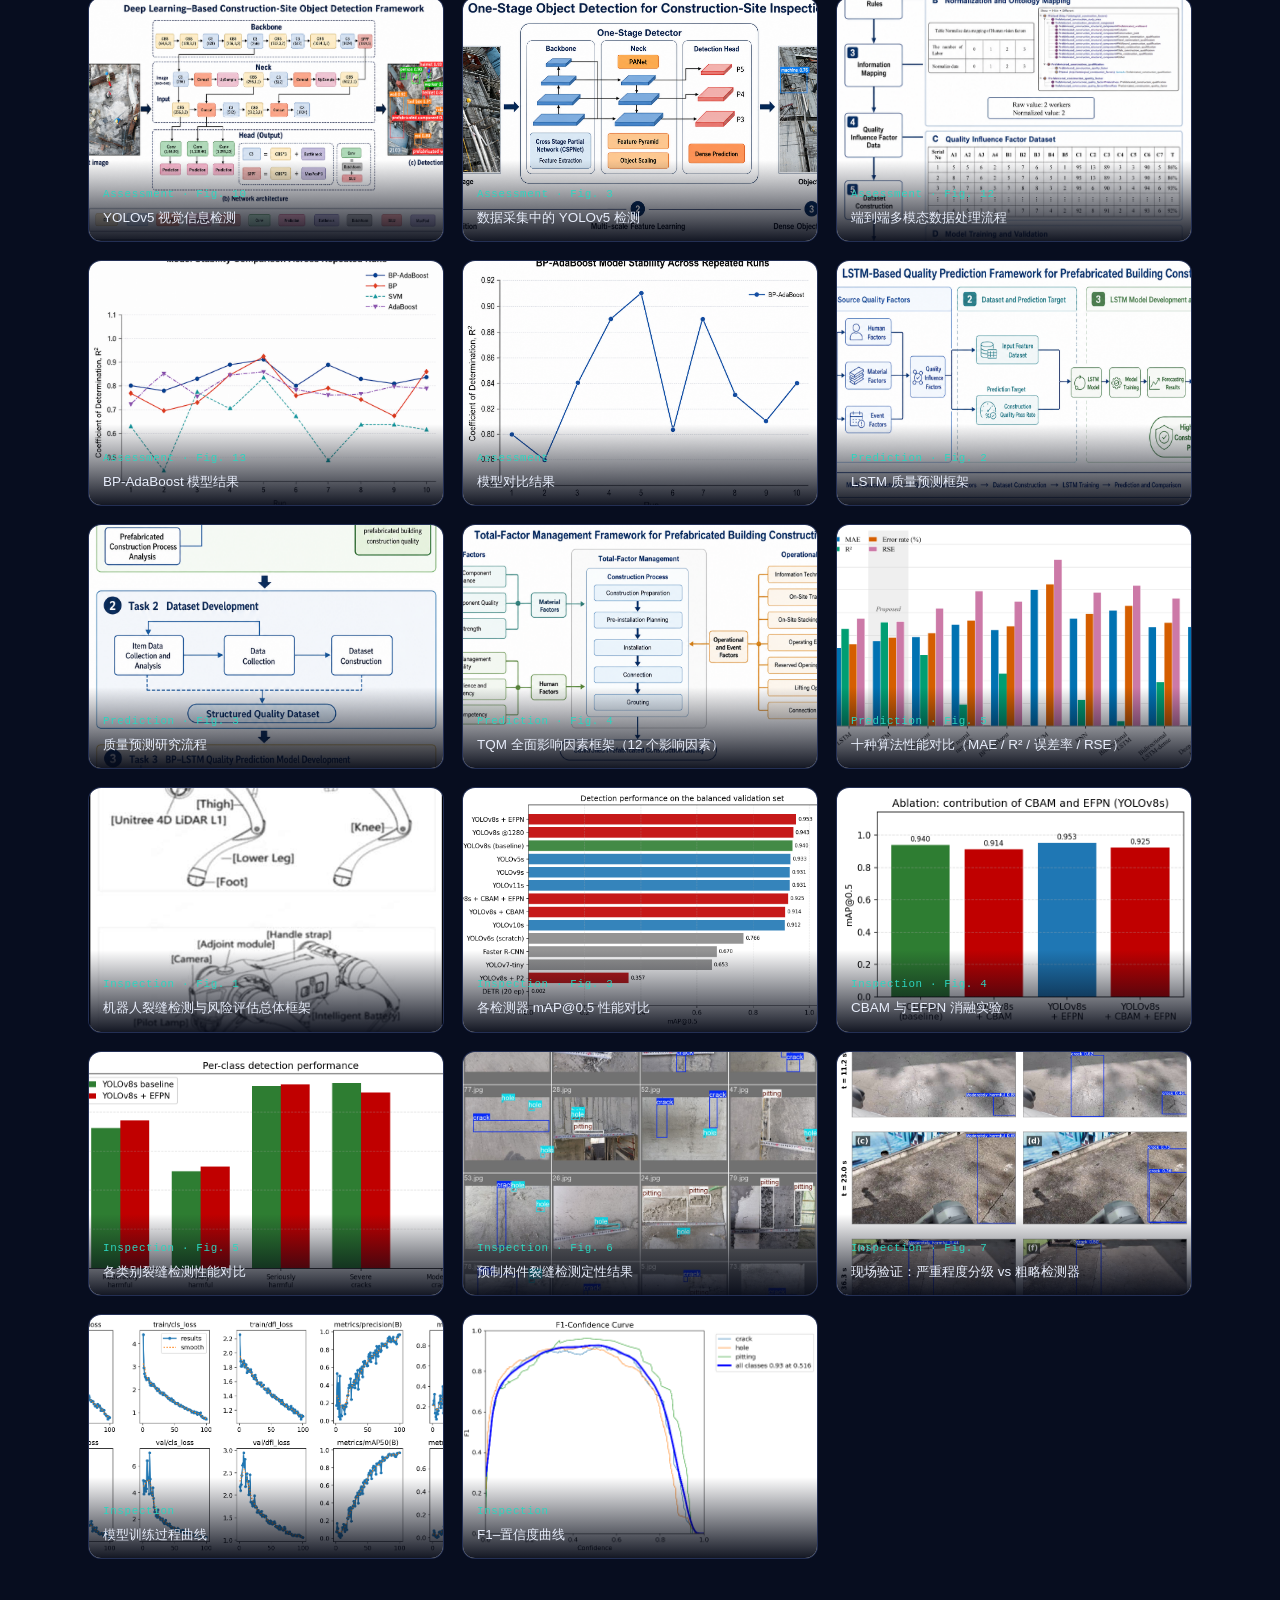
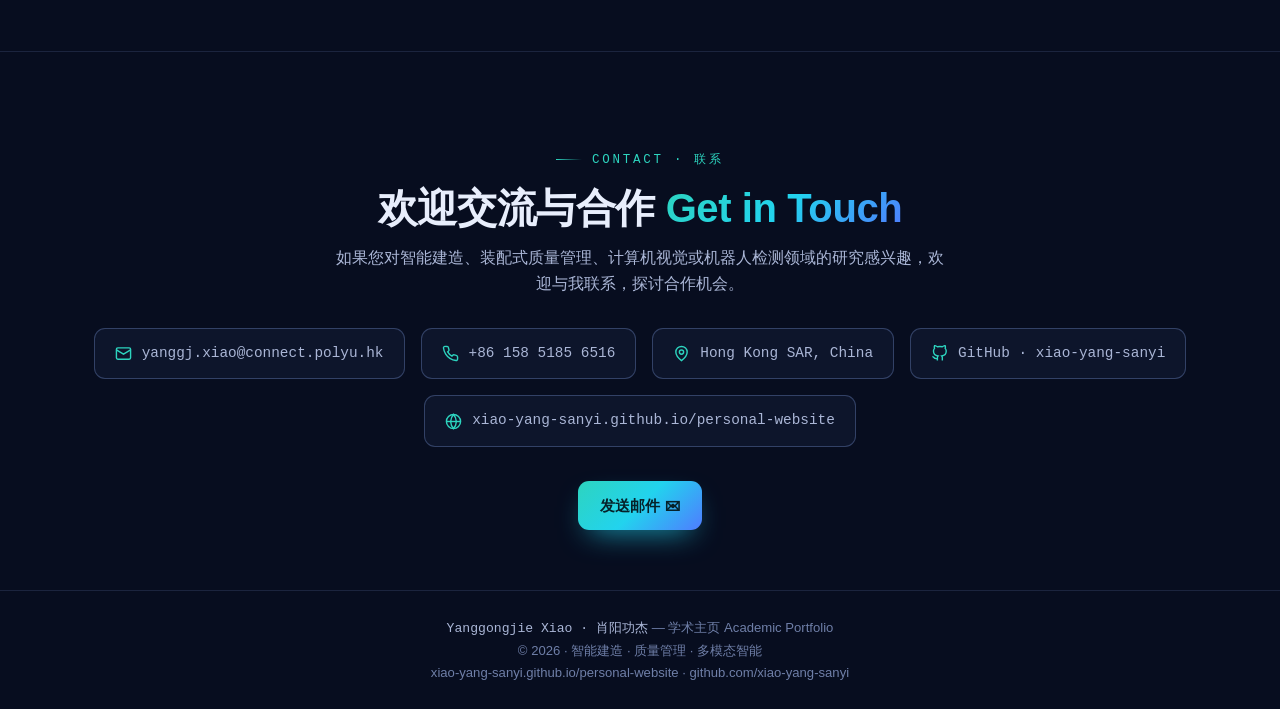
==== commit ce1c4c17: "Add GitHub Pages live site URL and .nojekyll" ====
--- a/index.html
+++ b/index.html
@@ -644,6 +644,10 @@
           <svg viewBox="0 0 24 24" fill="none" stroke="currentColor" stroke-width="2"><path d="M9 19c-5 1.5-5-2.5-7-3m14 6v-3.87a3.37 3.37 0 0 0-.94-2.61c3.14-.35 6.44-1.54 6.44-7A5.44 5.44 0 0 0 20 4.77 5.07 5.07 0 0 0 19.91 1S18.73.65 16 2.48a13.38 13.38 0 0 0-7 0C6.27.65 5.09 1 5.09 1A5.07 5.07 0 0 0 5 4.77a5.44 5.44 0 0 0-1.5 3.78c0 5.42 3.3 6.61 6.44 7A3.37 3.37 0 0 0 9 18.13V22"/></svg>
           GitHub · xiao-yang-sanyi
         </a>
+        <a class="c" href="https://xiao-yang-sanyi.github.io/personal-website/" target="_blank" rel="noopener">
+          <svg viewBox="0 0 24 24" fill="none" stroke="currentColor" stroke-width="2"><circle cx="12" cy="12" r="10"/><path d="M2 12h20"/><path d="M12 2a15.3 15.3 0 0 1 4 10 15.3 15.3 0 0 1-4 10 15.3 15.3 0 0 1-4-10 15.3 15.3 0 0 1 4-10z"/></svg>
+          xiao-yang-sanyi.github.io/personal-website
+        </a>
       </div>
       <a class="btn btn-primary" href="mailto:yanggj.xiao@connect.polyu.hk">发送邮件 ✉</a>
     </div>
@@ -654,7 +658,7 @@
   <div class="container">
     <span class="mono">Yanggongjie Xiao · 肖阳功杰</span> — 学术主页 Academic Portfolio<br />
     © <span id="year">2026</span> · 智能建造 · 质量管理 · 多模态智能<br />
-    <a href="https://github.com/xiao-yang-sanyi" target="_blank" rel="noopener">github.com/xiao-yang-sanyi</a>
+    <a href="https://xiao-yang-sanyi.github.io/personal-website/" target="_blank" rel="noopener">xiao-yang-sanyi.github.io/personal-website</a> · <a href="https://github.com/xiao-yang-sanyi" target="_blank" rel="noopener">github.com/xiao-yang-sanyi</a>
   </div>
 </footer>
 
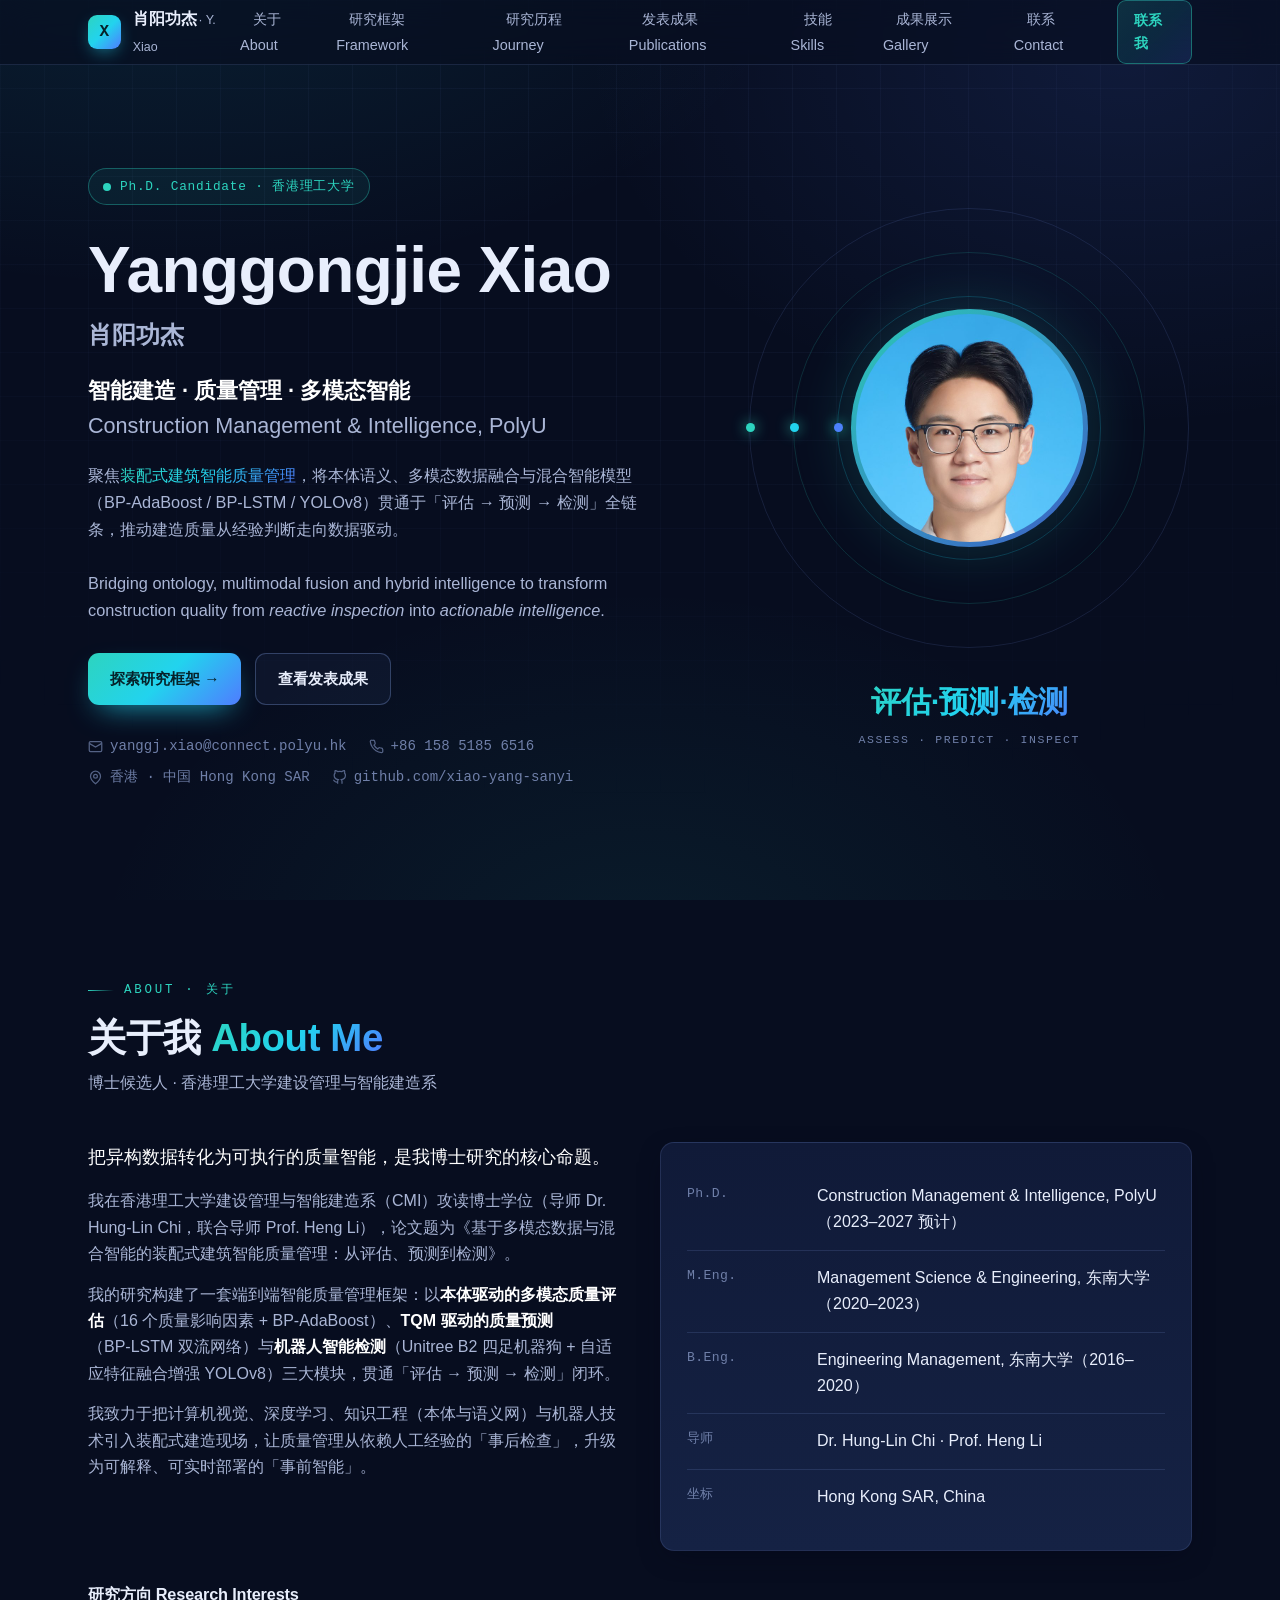
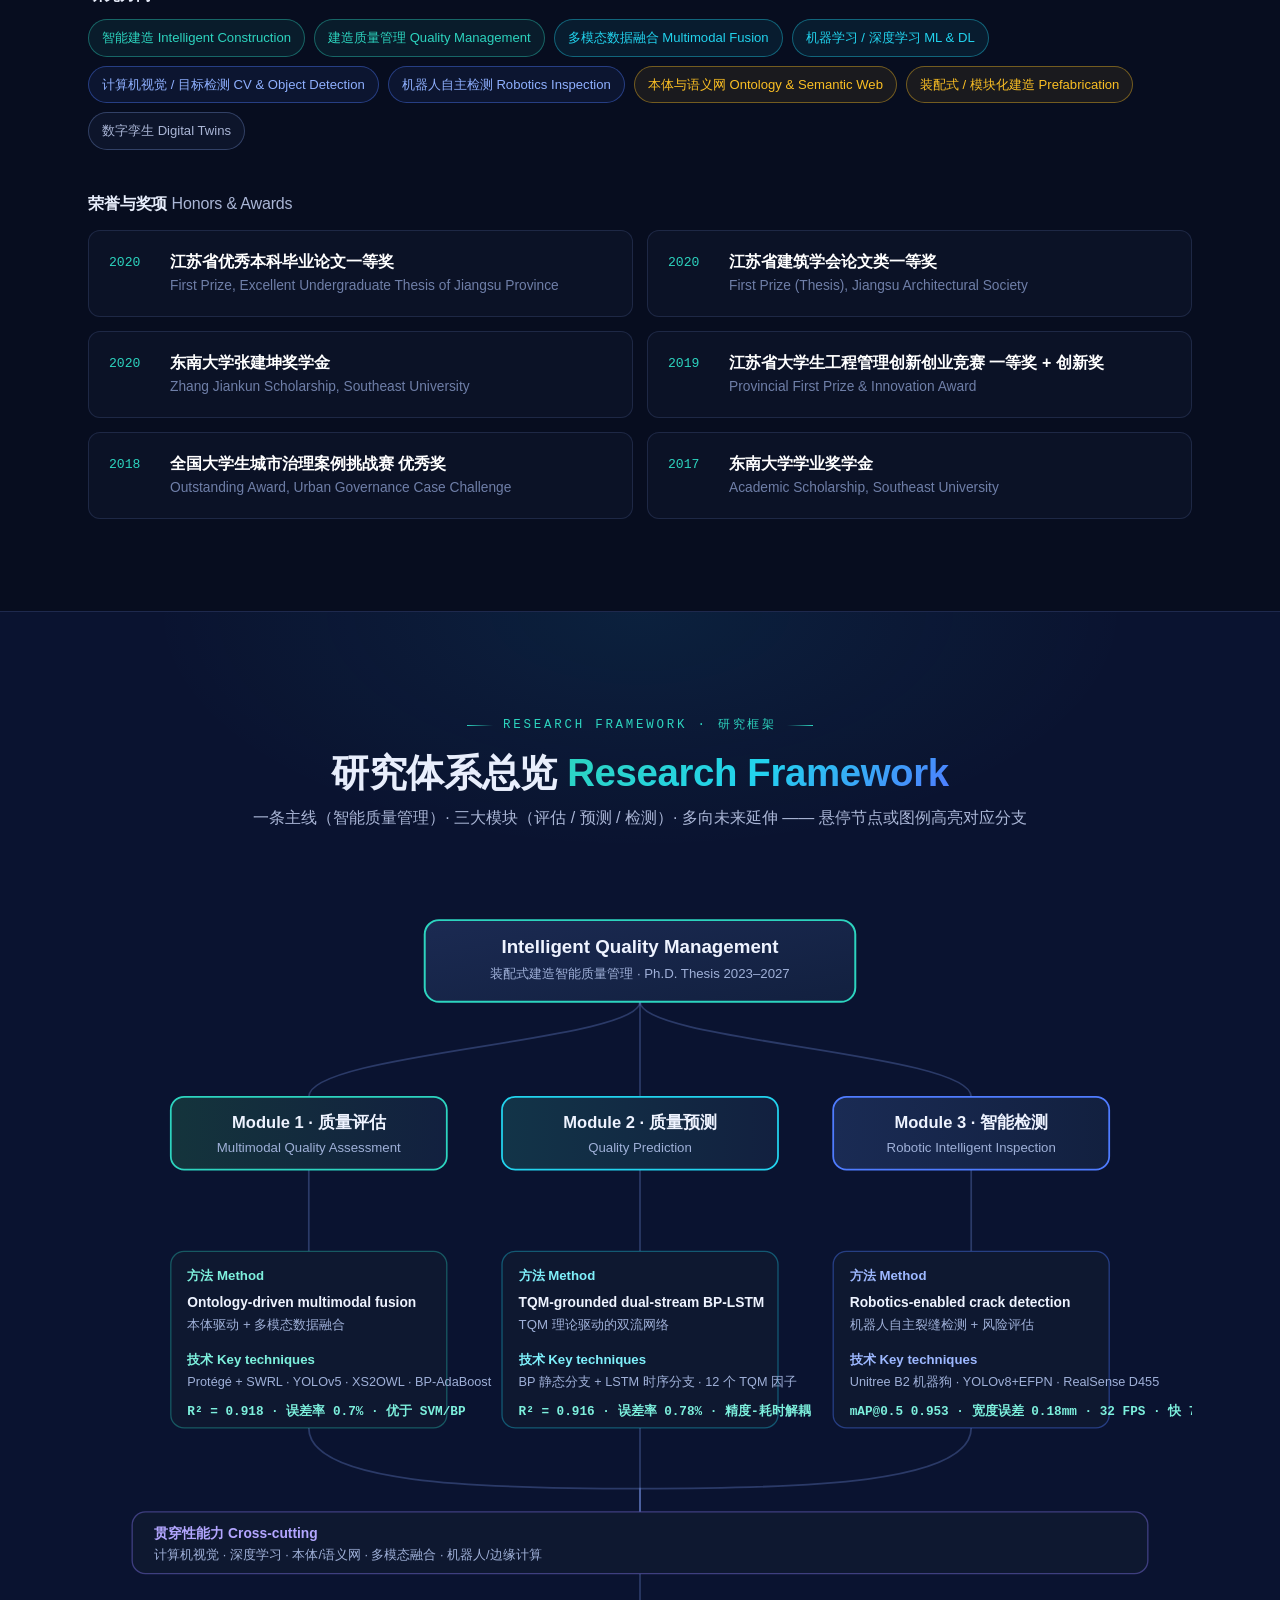
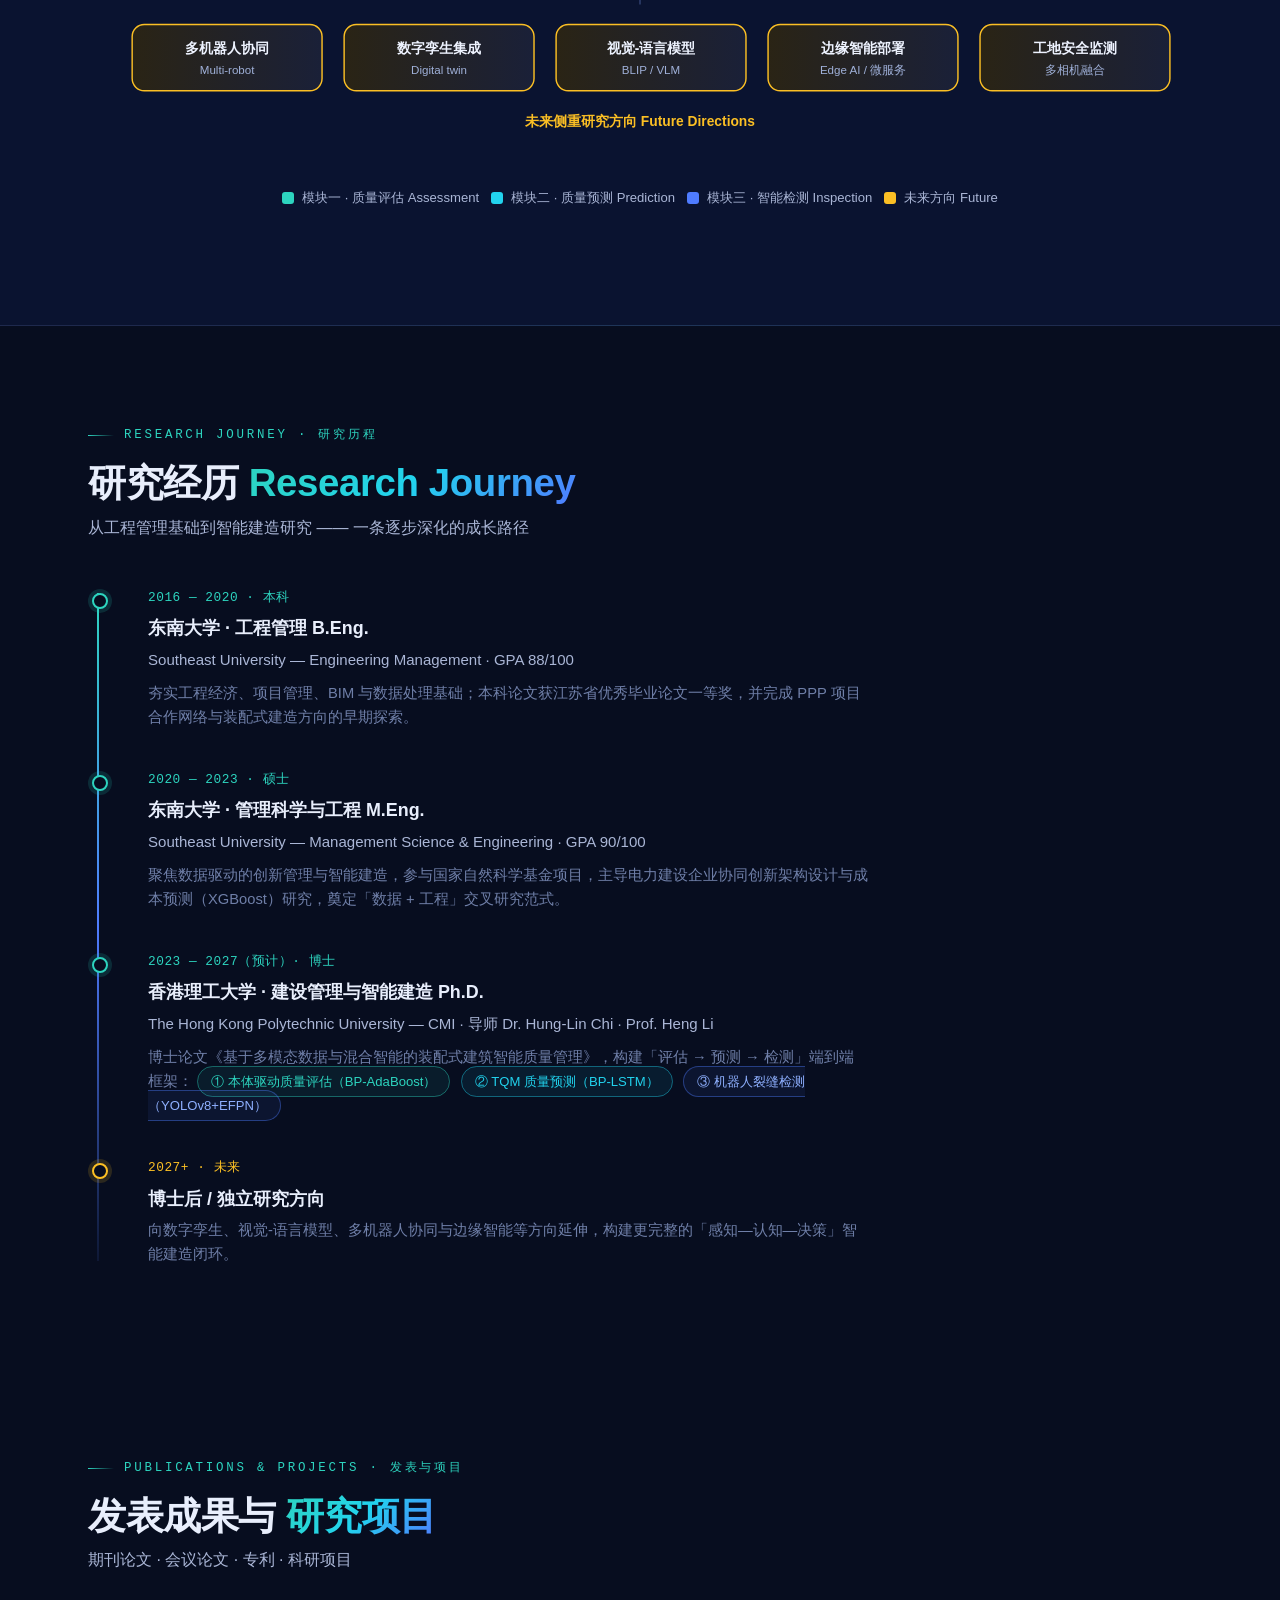
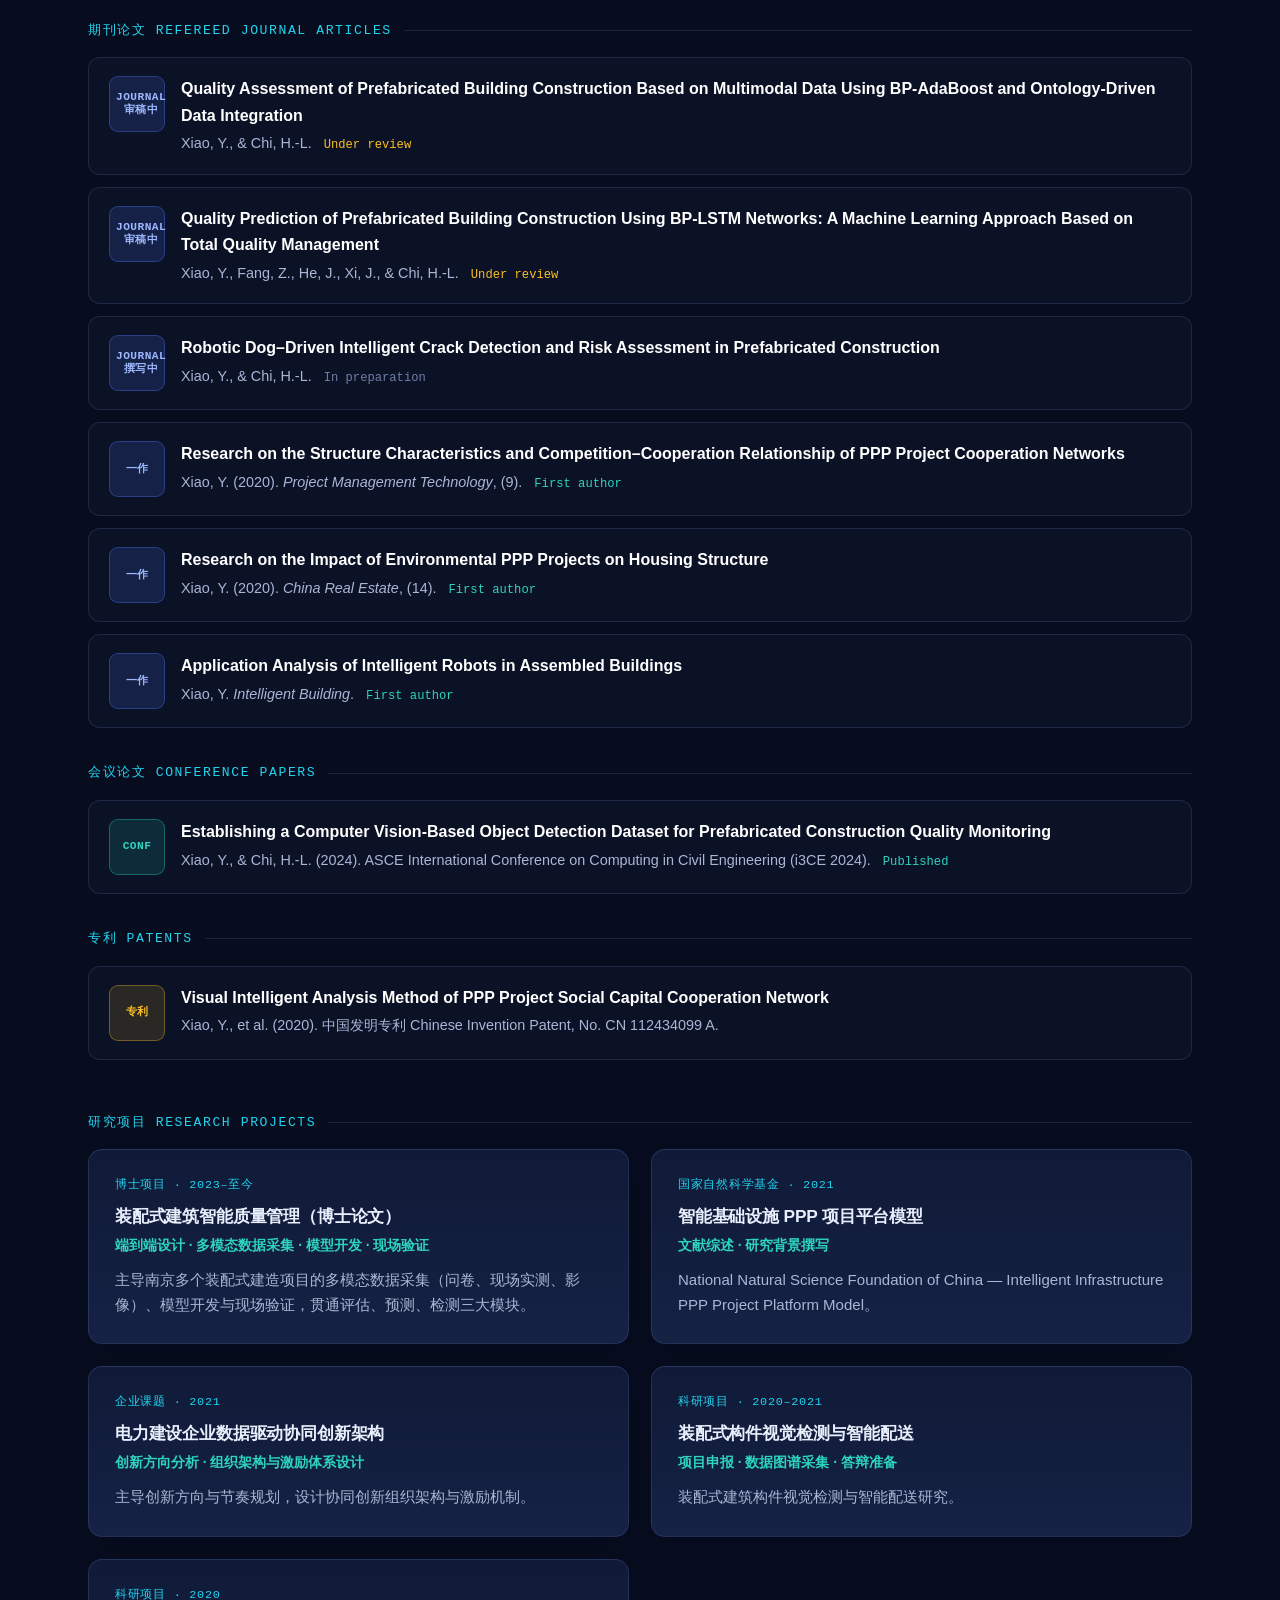
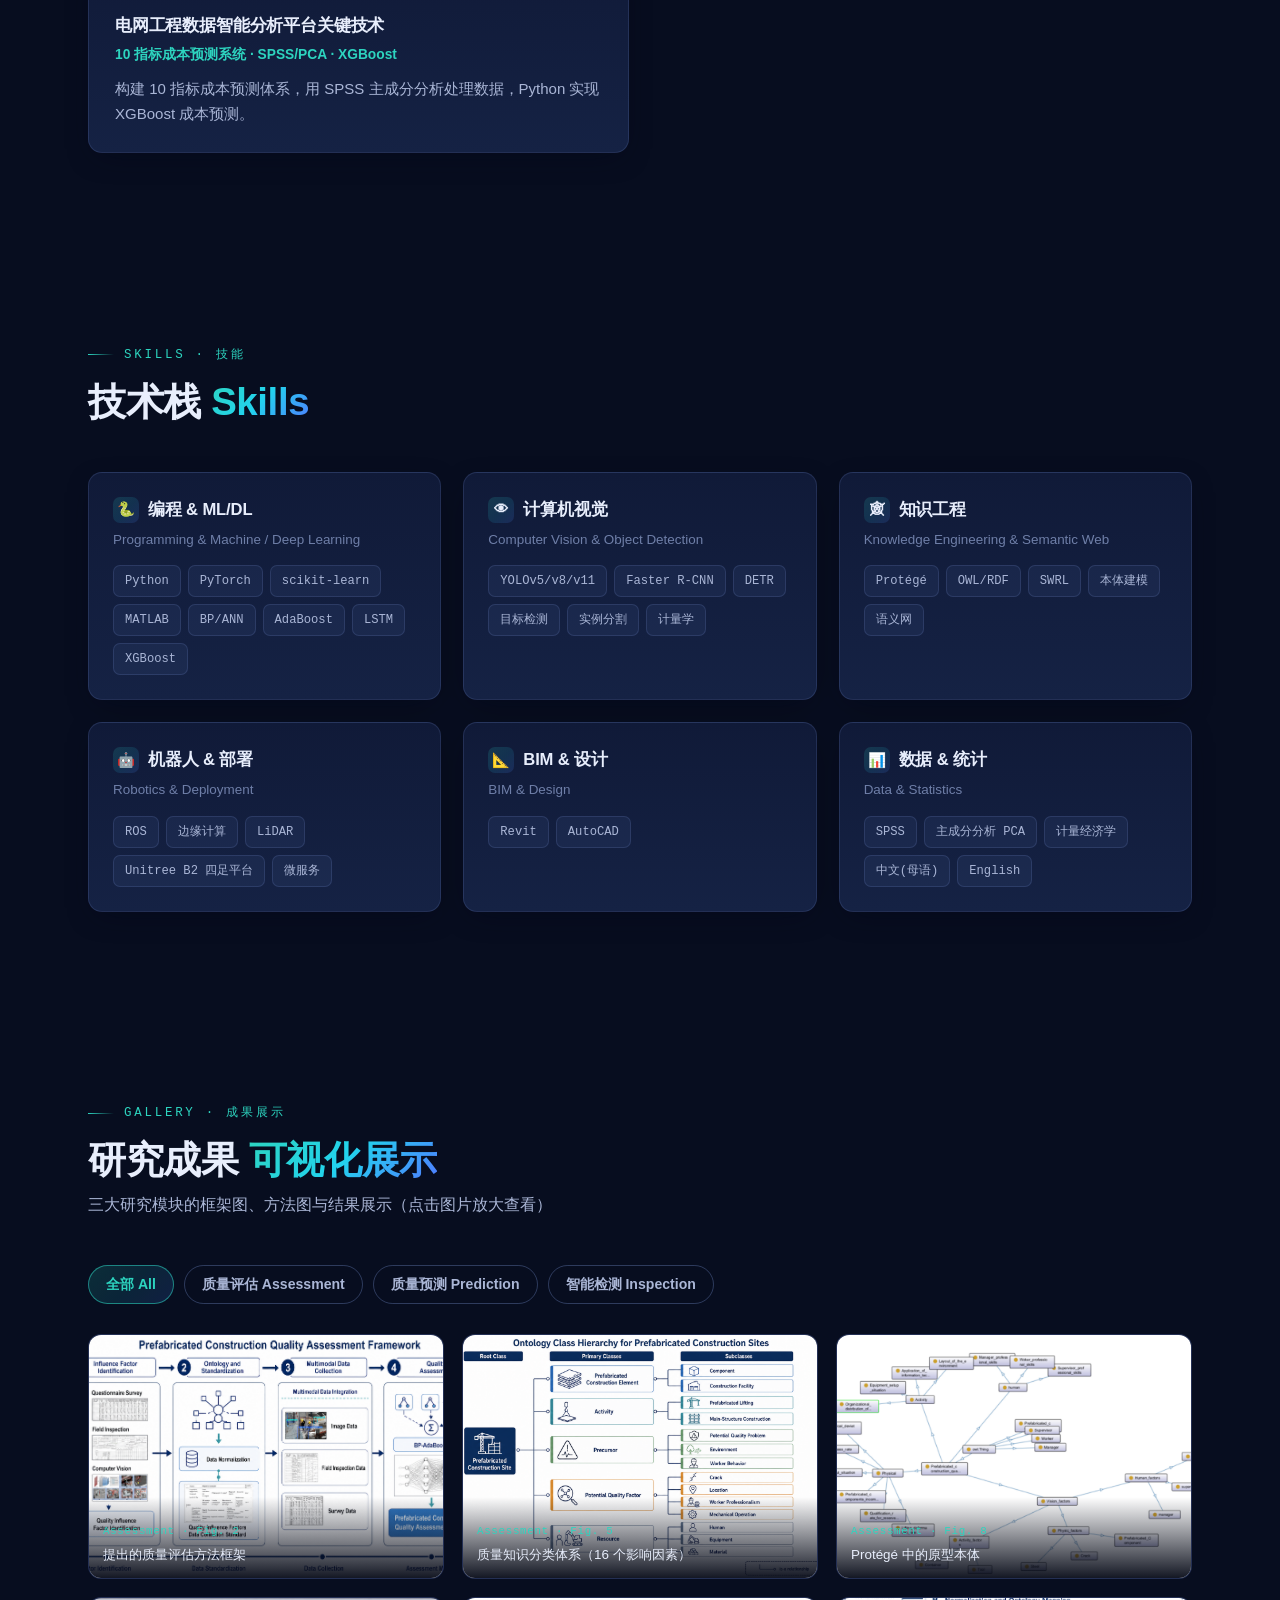
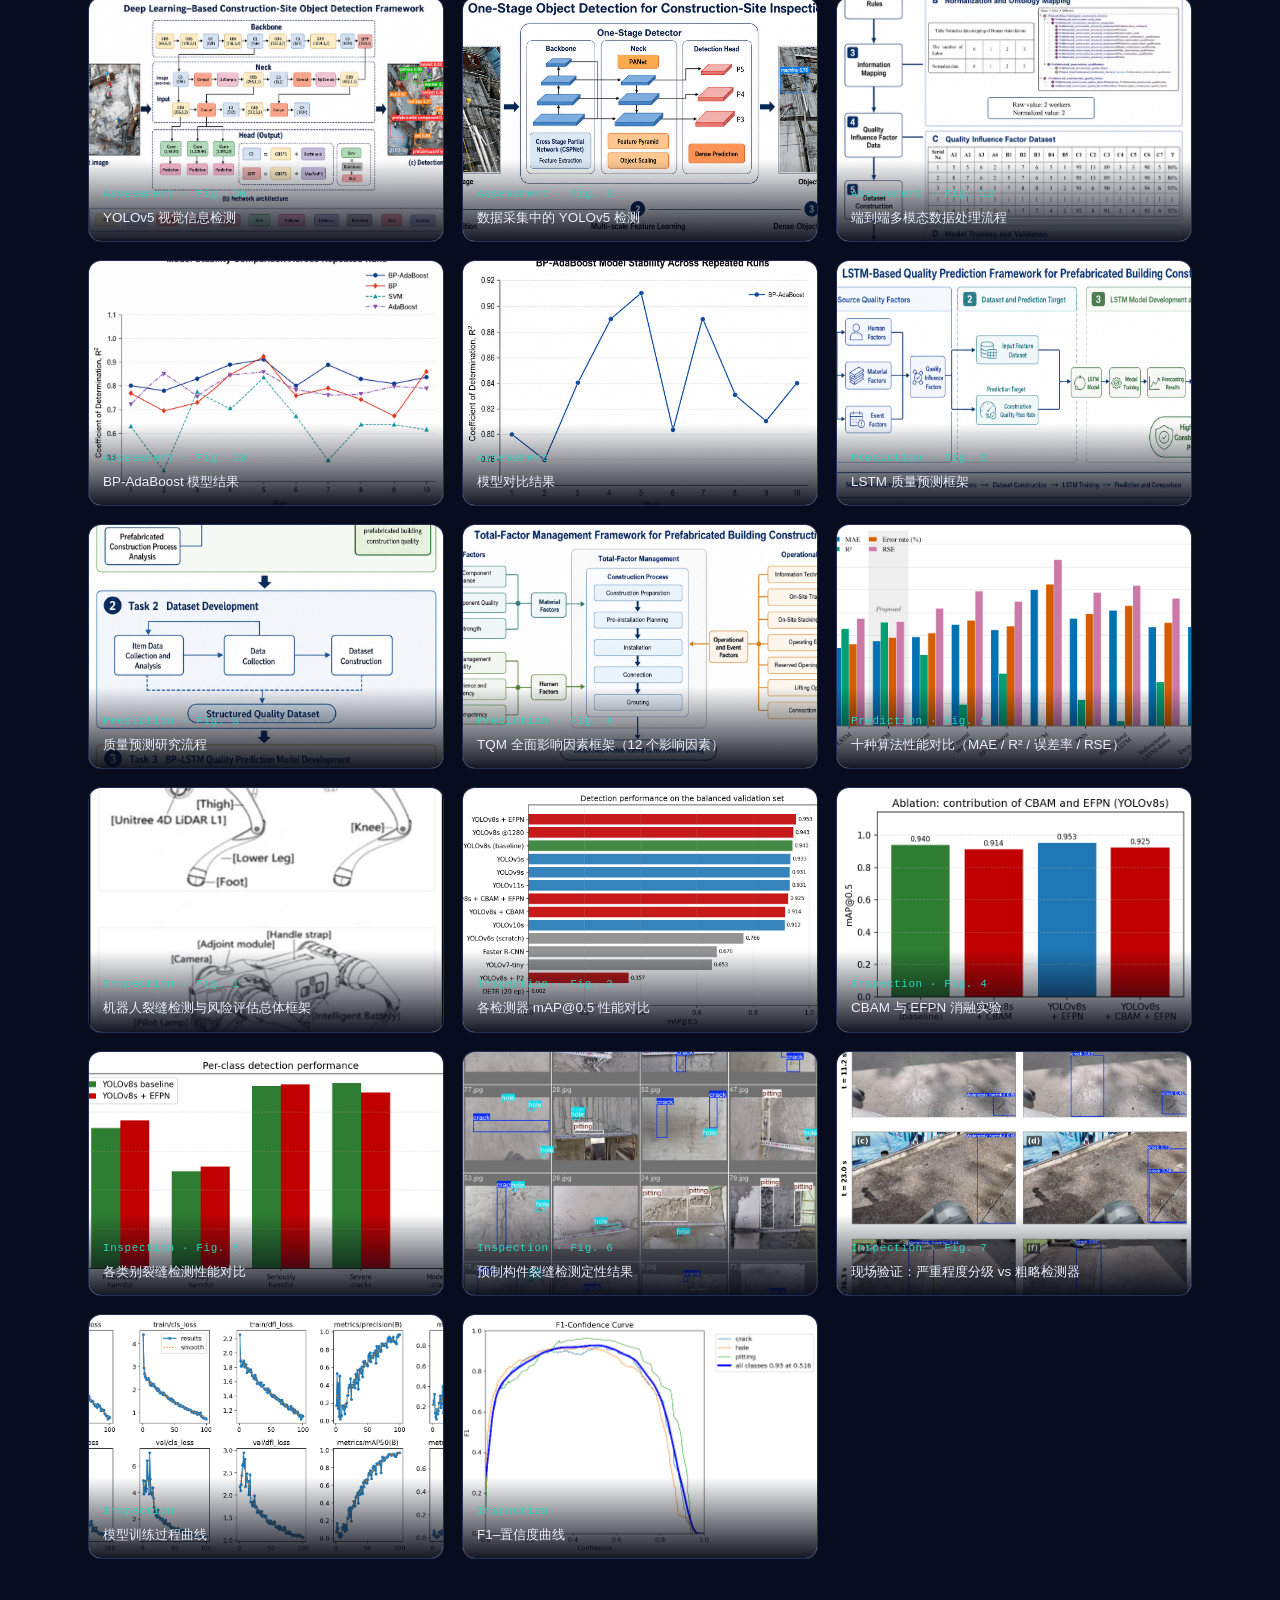
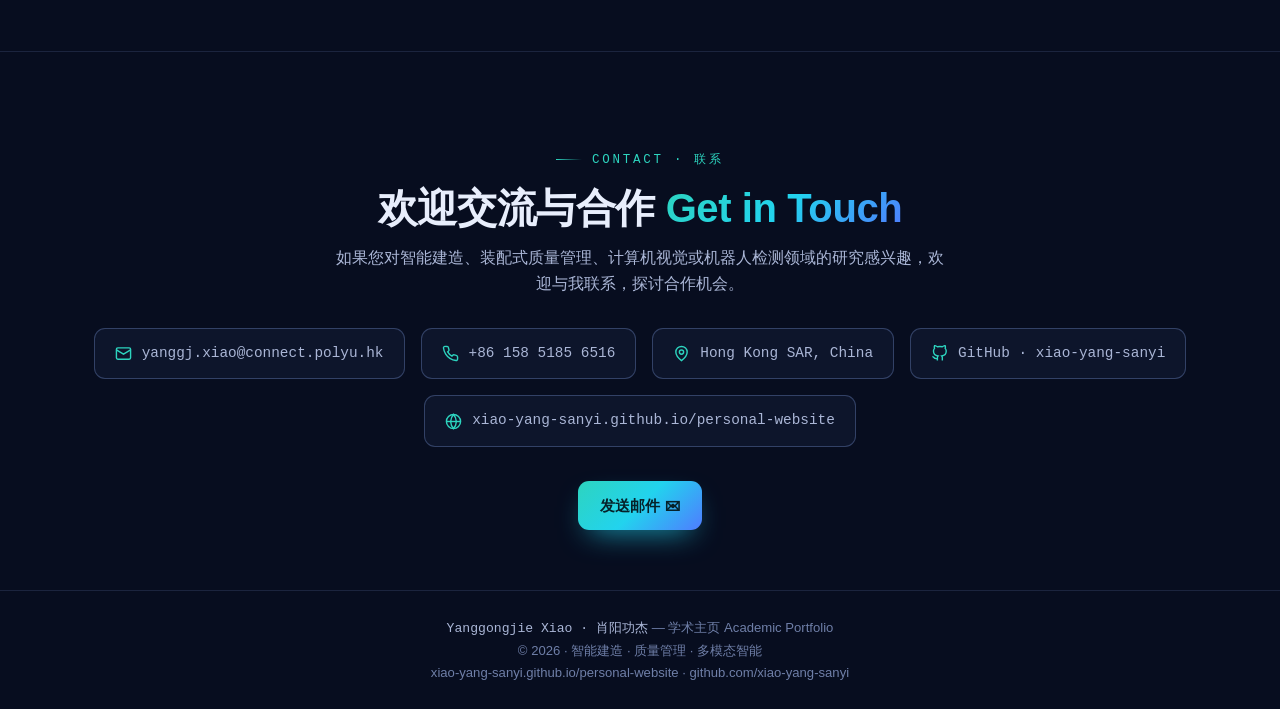
==== commit c0897601: "Add ID portrait as circular avatar in the hero orbit" ====
--- a/index.html
+++ b/index.html
@@ -74,9 +74,14 @@
     </div>
 
     <div class="hero-visual reveal">
-      <div class="orbit"></div>
-      <div class="orbit o2"></div>
-      <div class="orbit o3"></div>
+      <div class="hero-orbits">
+        <div class="orbit"></div>
+        <div class="orbit o2"></div>
+        <div class="orbit o3"></div>
+        <div class="hero-portrait">
+          <img src="assets/img/portrait.jpg" alt="肖阳功杰 Yanggongjie Xiao" width="640" height="640" />
+        </div>
+      </div>
       <div class="hero-core">
         <div class="big grad-text">评估·预测·检测</div>
         <div class="lbl">Assess · Predict · Inspect</div>
--- a/css/style.css
+++ b/css/style.css
@@ -281,8 +281,25 @@
 /* Hero right: floating stats / orbit */
 .hero-visual {
   position: relative;
+  display: flex; flex-direction: column; align-items: center; gap: 28px;
+}
+.hero-orbits {
+  position: relative;
+  width: 100%; max-width: 440px;
   aspect-ratio: 1 / 1;
   display: grid; place-items: center;
+}
+.hero-portrait {
+  position: relative; z-index: 2;
+  width: 54%; aspect-ratio: 1 / 1;
+  border-radius: 50%; padding: 5px;
+  background: linear-gradient(140deg, rgba(45,212,191,.95), rgba(79,124,255,.75));
+  box-shadow: 0 0 60px rgba(45,212,191,.20);
+}
+.hero-portrait img {
+  width: 100%; height: 100%; display: block;
+  border-radius: 50%; object-fit: cover;
+  background: #0b1430;
 }
 .orbit {
   position: absolute; inset: 0;
@@ -290,8 +307,8 @@
   border-radius: 50%;
   animation: orbit 18s linear infinite;
 }
-.orbit.o2 { inset: 12%; border-color: rgba(45, 212, 191, 0.16); animation-duration: 12s; animation-direction: reverse; }
-.orbit.o3 { inset: 28%; border-color: rgba(34, 211, 238, 0.20); animation-duration: 7.5s; }
+.orbit.o2 { inset: 10%; border-color: rgba(45, 212, 191, 0.16); animation-duration: 12s; animation-direction: reverse; }
+.orbit.o3 { inset: 20%; border-color: rgba(34, 211, 238, 0.20); animation-duration: 7.5s; }
 .orbit::after {
   content: "";
   position: absolute; width: 9px; height: 9px;
@@ -307,7 +324,7 @@
   text-align: center;
 }
 .hero-core .big {
-  font-size: clamp(2.4rem, 5vw, 3.4rem);
+  font-size: clamp(1.5rem, 2.6vw, 1.9rem);
   font-weight: 800;
 }
 .hero-core .lbl {
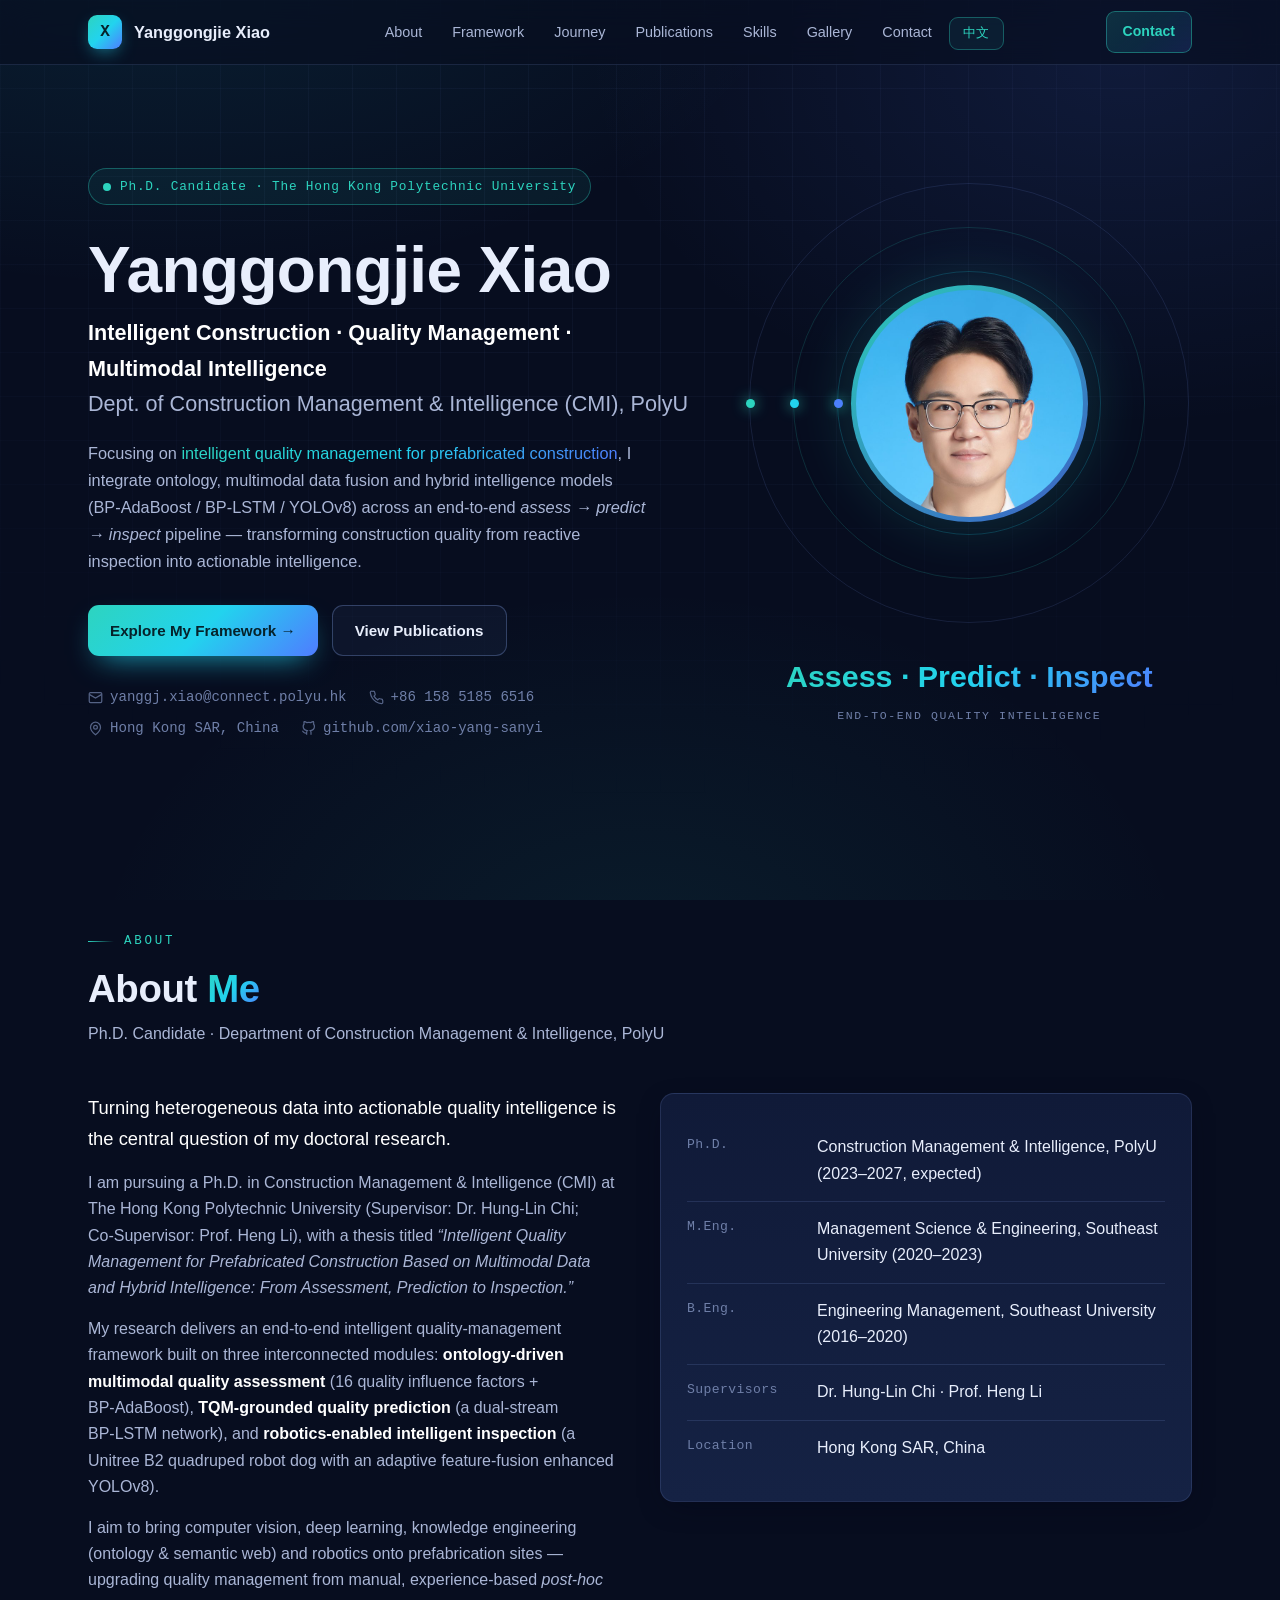
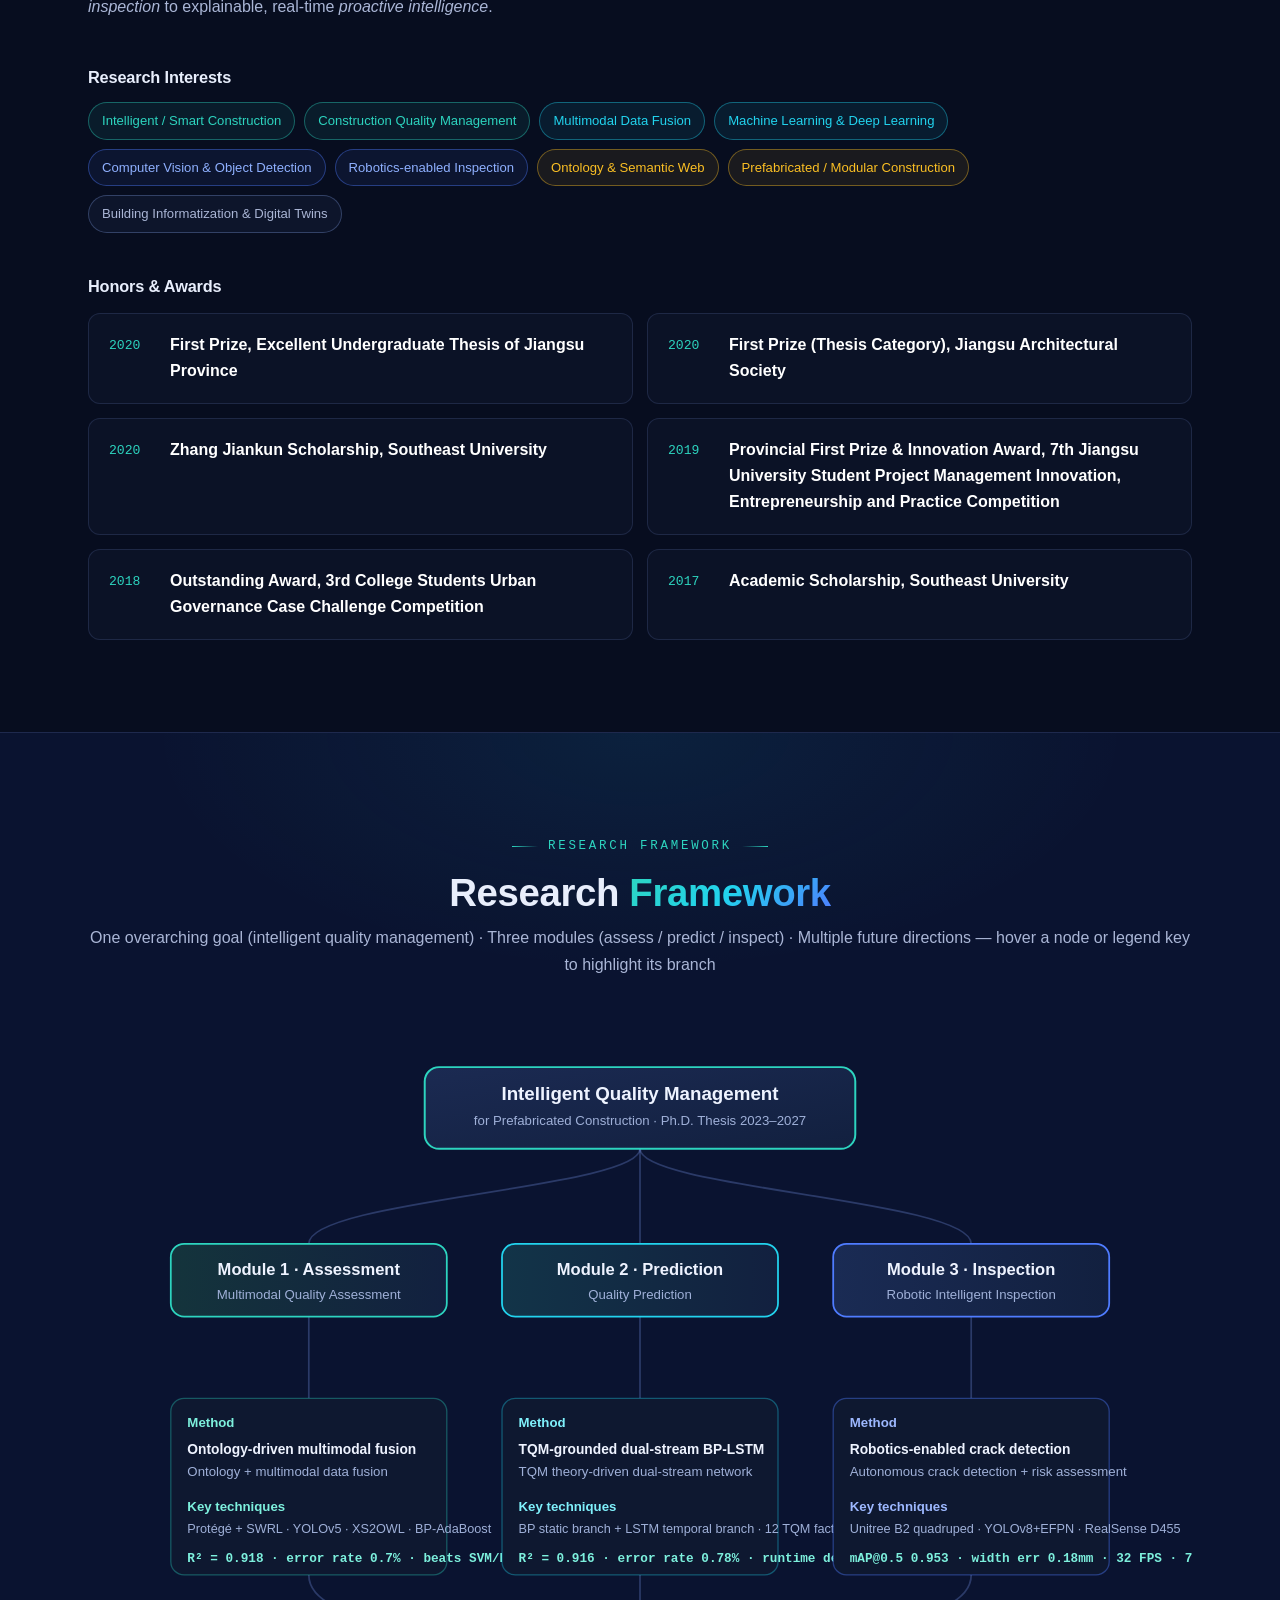
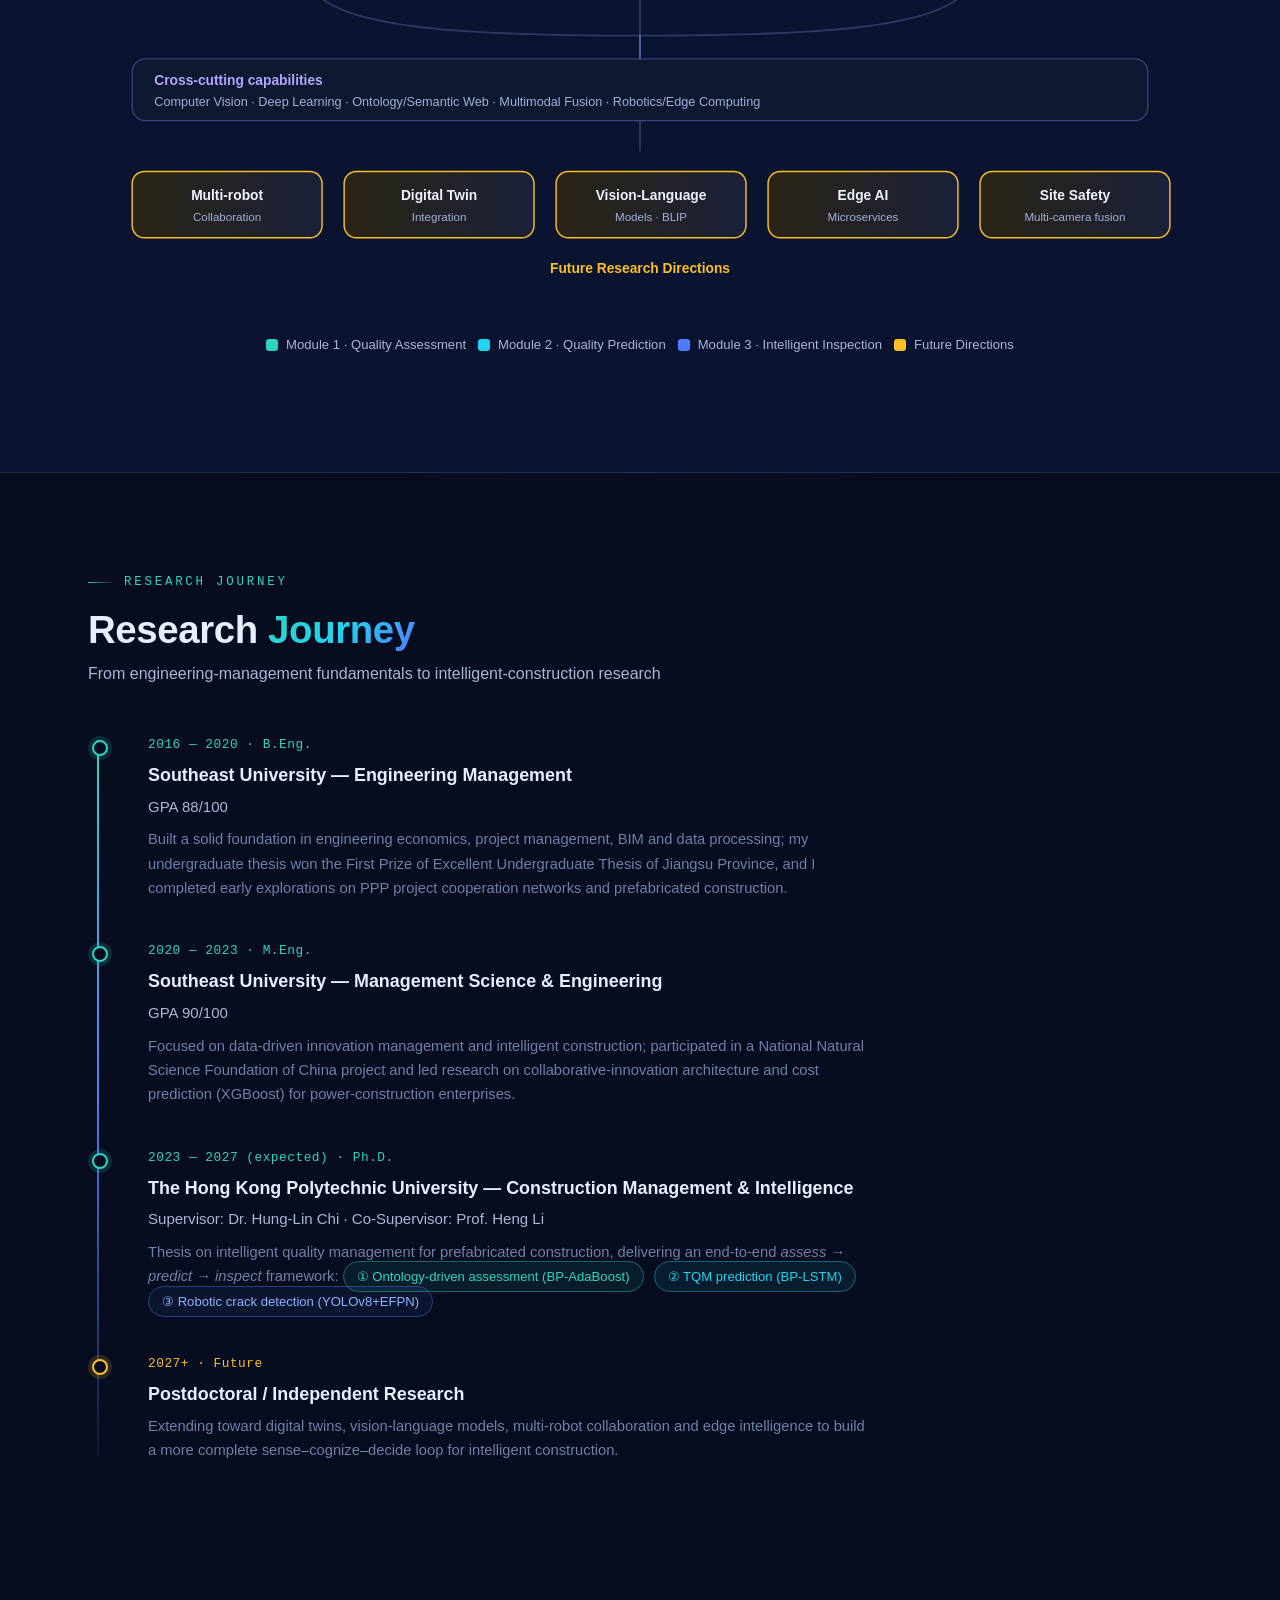
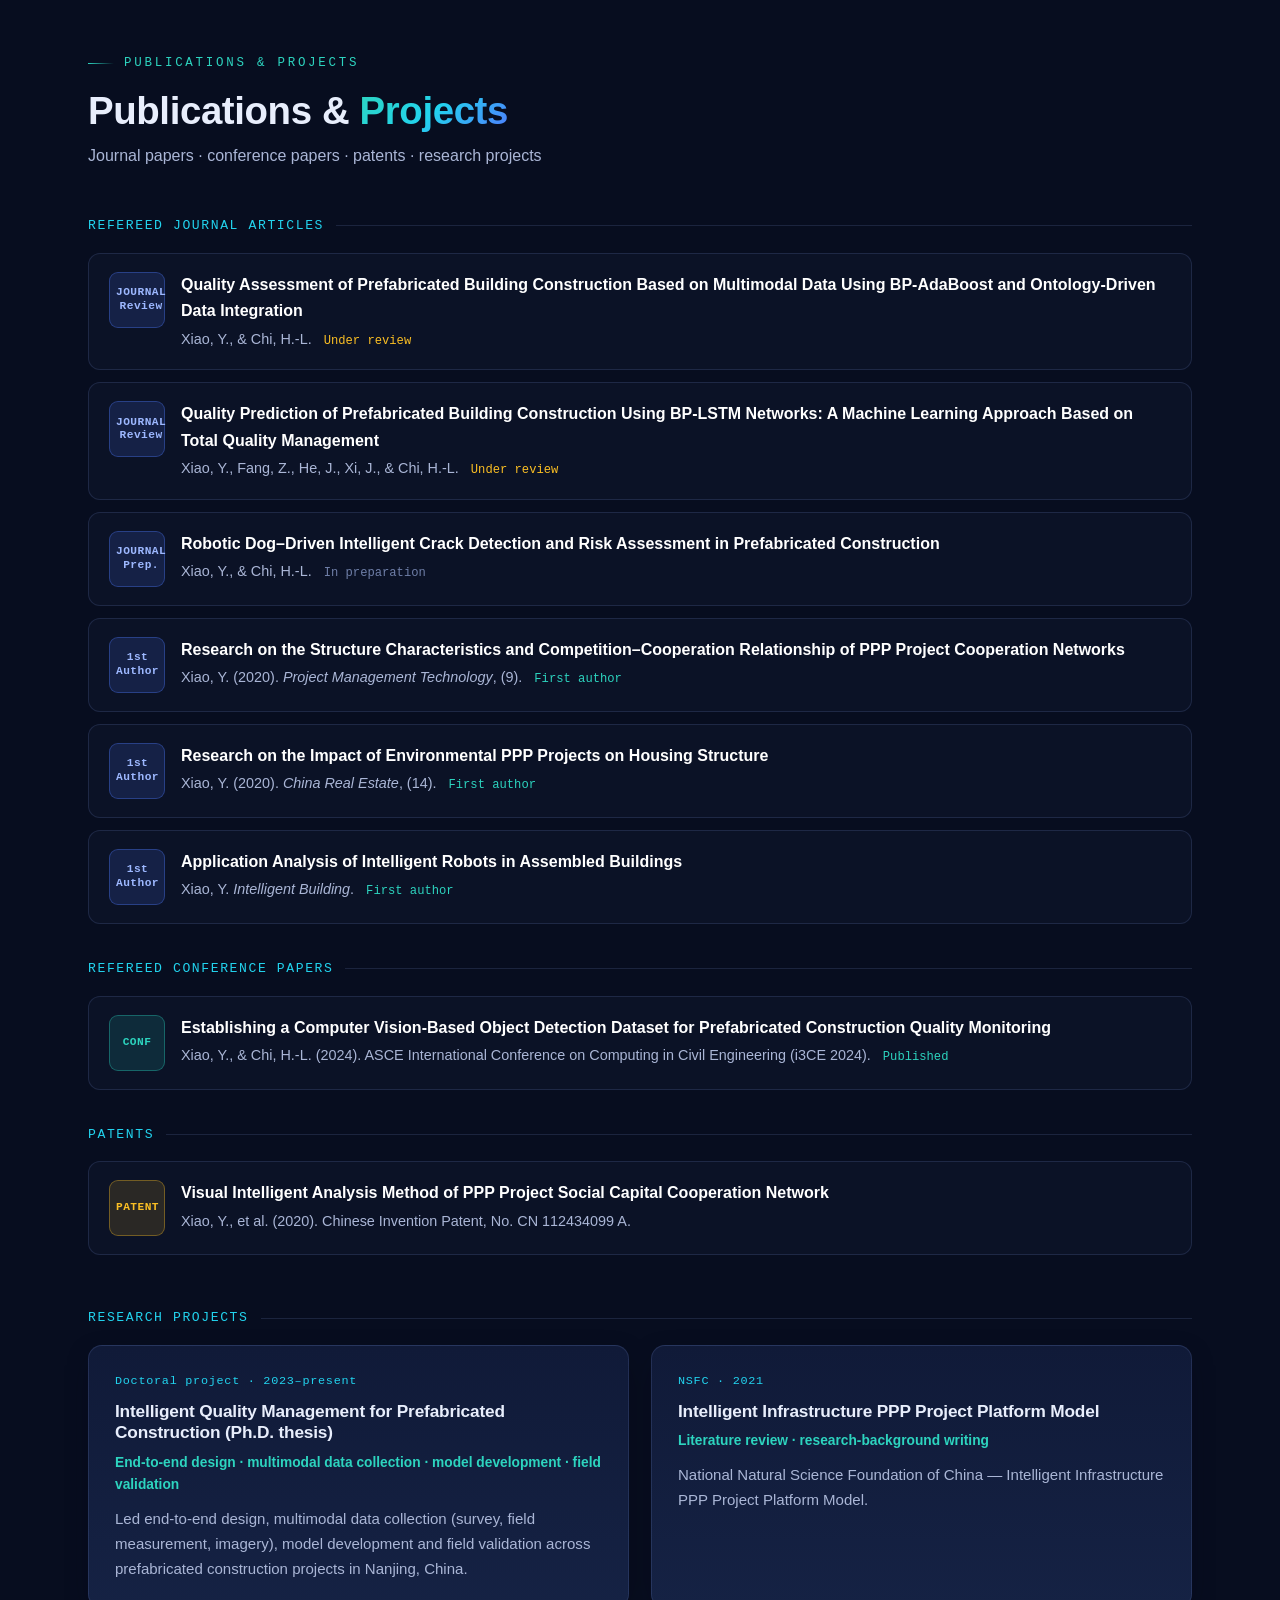
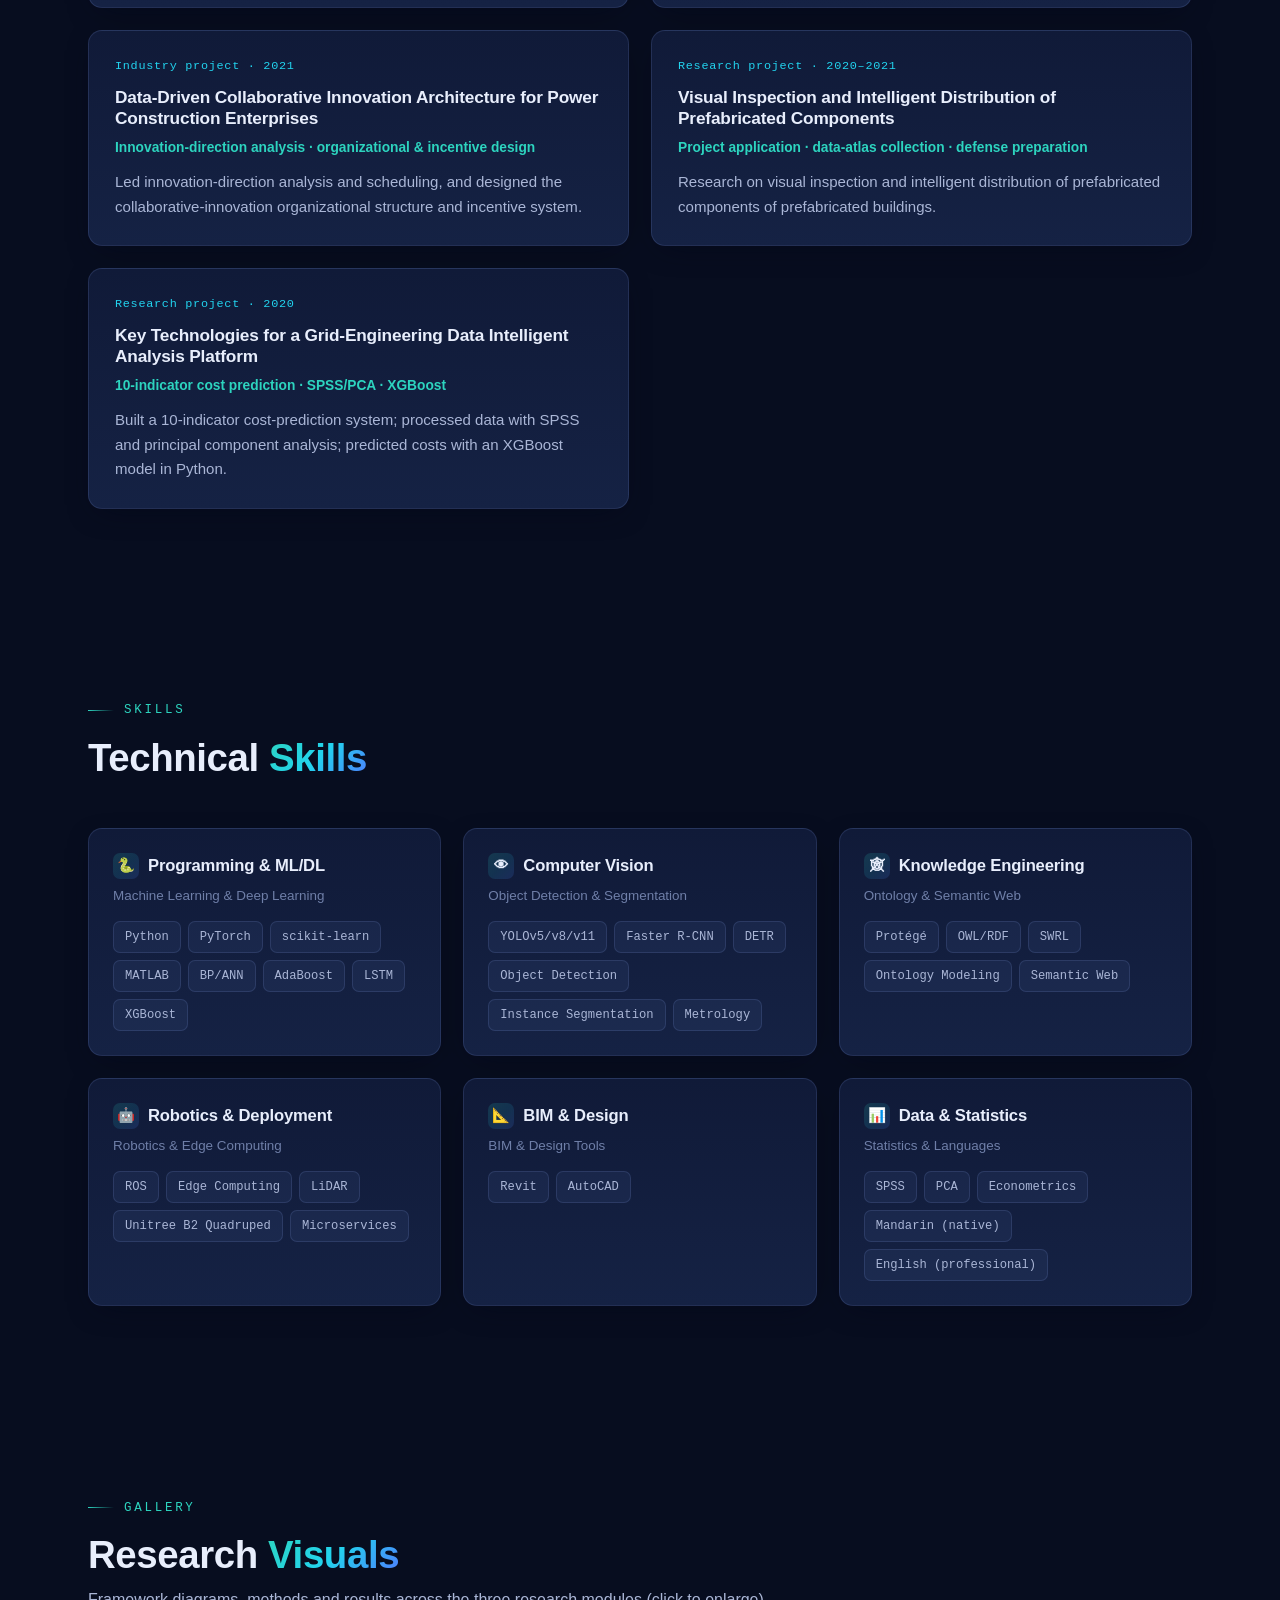
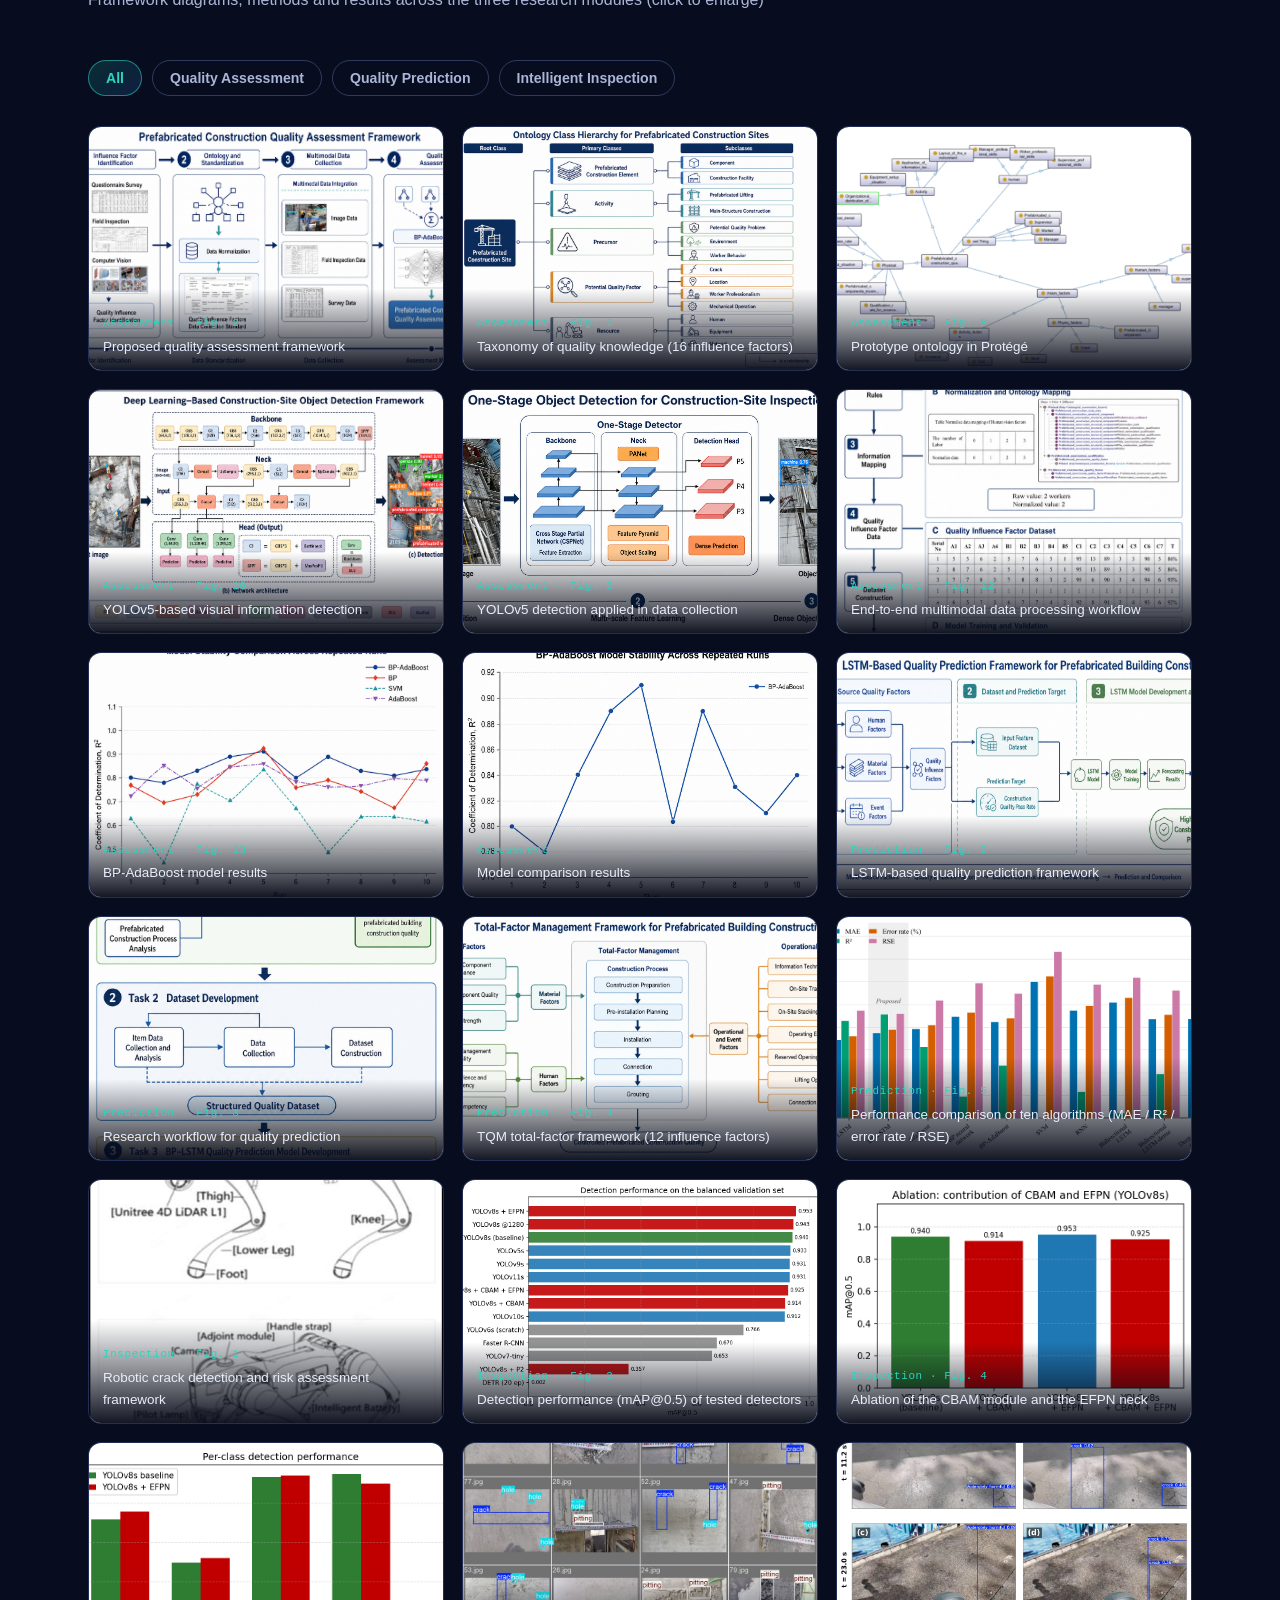
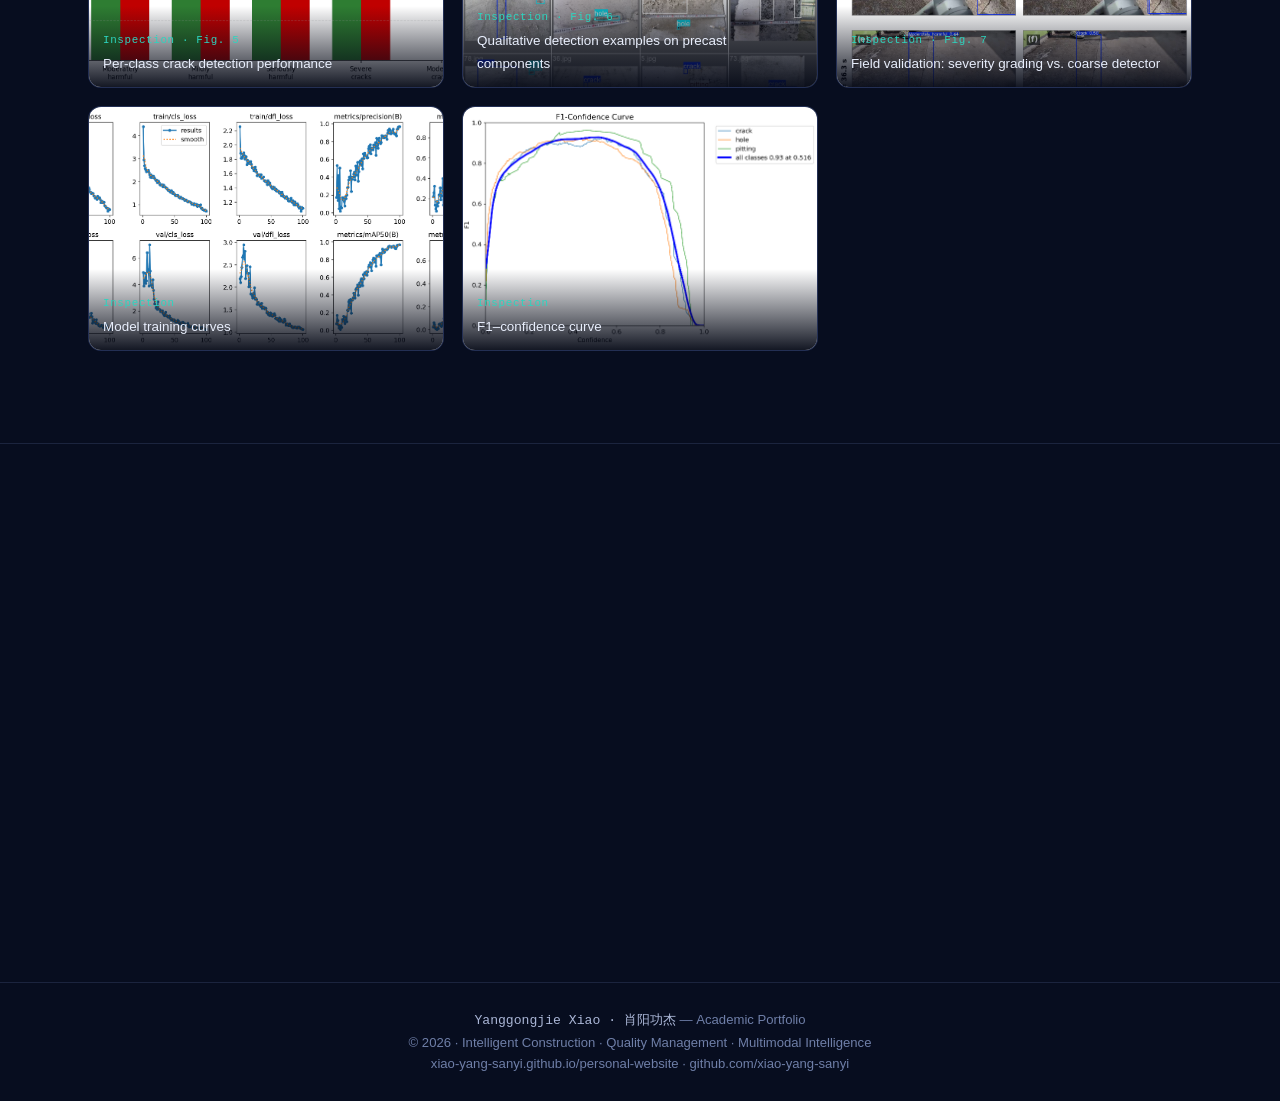
==== commit 94917e9b: "Serve the English version at the site root - index.html is now the English page (was index-en.html)," ====
--- a/index.html
+++ b/index.html
@@ -1,10 +1,10 @@
 <!DOCTYPE html>
-<html lang="zh-CN">
+<html lang="en">
 <head>
 <meta charset="UTF-8" />
 <meta name="viewport" content="width=device-width, initial-scale=1.0" />
-<title>肖阳功杰 · Yanggongjie Xiao — 学术主页 | Academic Portfolio</title>
-<meta name="description" content="肖阳功杰（Yanggongjie Xiao），香港理工大学建设管理与智能建造（CMI）博士候选人。研究方向：智能建造、装配式建筑质量管理、多模态数据融合、计算机视觉与机器人检测。" />
+<title>Yanggongjie Xiao — Academic Portfolio | Intelligent Construction &amp; Quality Management</title>
+<meta name="description" content="Yanggongjie Xiao, Ph.D. Candidate in Construction Management & Intelligence (CMI) at The Hong Kong Polytechnic University. Research: intelligent construction, prefabricated building quality management, multimodal data fusion, computer vision and robotic inspection." />
 <link rel="icon" href="data:image/svg+xml,%3Csvg xmlns='http://www.w3.org/2000/svg' viewBox='0 0 32 32'%3E%3Crect width='32' height='32' rx='8' fill='%230a1330'/%3E%3Ctext x='16' y='22' font-size='16' text-anchor='middle' fill='%232dd4bf' font-family='monospace' font-weight='bold'%3EX%3C/text%3E%3C/svg%3E" />
 <link rel="stylesheet" href="css/style.css" />
 </head>
@@ -15,21 +15,22 @@
   <div class="nav-inner">
     <a href="#top" class="brand">
       <span class="logo">X</span>
-      <span>肖阳功杰<span class="zh">· Y. Xiao</span></span>
+      <span>Yanggongjie Xiao</span>
     </a>
     <nav>
       <ul class="nav-links">
-        <li><a href="#about">关于 About</a></li>
-        <li><a href="#framework">研究框架 Framework</a></li>
-        <li><a href="#journey">研究历程 Journey</a></li>
-        <li><a href="#publications">发表成果 Publications</a></li>
-        <li><a href="#skills">技能 Skills</a></li>
-        <li><a href="#gallery">成果展示 Gallery</a></li>
-        <li><a href="#contact">联系 Contact</a></li>
+        <li><a href="#about">About</a></li>
+        <li><a href="#framework">Framework</a></li>
+        <li><a href="#journey">Journey</a></li>
+        <li><a href="#publications">Publications</a></li>
+        <li><a href="#skills">Skills</a></li>
+        <li><a href="#gallery">Gallery</a></li>
+        <li><a href="#contact">Contact</a></li>
+        <li><a href="index-zh.html" class="lang-switch" hreflang="zh-Hans">中文</a></li>
       </ul>
     </nav>
-    <a class="nav-cta" href="#contact">联系我</a>
-    <button class="nav-toggle" aria-label="菜单">☰</button>
+    <a class="nav-cta" href="#contact">Contact</a>
+    <button class="nav-toggle" aria-label="Menu">☰</button>
   </div>
 </header>
 
@@ -37,21 +38,18 @@
 <section class="hero" id="top">
   <div class="container hero-grid">
     <div class="reveal">
-      <span class="hero-tag"><span class="dot"></span> Ph.D. Candidate · 香港理工大学</span>
+      <span class="hero-tag"><span class="dot"></span> Ph.D. Candidate · The Hong Kong Polytechnic University</span>
       <h1>Yanggongjie Xiao</h1>
-      <div class="name-zh">肖阳功杰</div>
       <div class="role">
-        <span>智能建造 · 质量管理 · 多模态智能</span><br />
-        <span class="dim">Construction Management &amp; Intelligence, PolyU</span>
+        <span>Intelligent Construction · Quality Management · Multimodal Intelligence</span><br />
+        <span class="dim">Dept. of Construction Management &amp; Intelligence (CMI), PolyU</span>
       </div>
       <p class="blurb">
-        聚焦<span class="grad-text">装配式建筑智能质量管理</span>，将本体语义、多模态数据融合与混合智能模型（BP‑AdaBoost / BP‑LSTM / YOLOv8）贯通于「评估 → 预测 → 检测」全链条，推动建造质量从经验判断走向数据驱动。
-        <br /><br />
-        Bridging ontology, multimodal fusion and hybrid intelligence to transform construction quality from <em>reactive inspection</em> into <em>actionable intelligence</em>.
+        Focusing on <span class="grad-text">intelligent quality management for prefabricated construction</span>, I integrate ontology, multimodal data fusion and hybrid intelligence models (BP‑AdaBoost / BP‑LSTM / YOLOv8) across an end-to-end <em>assess → predict → inspect</em> pipeline — transforming construction quality from reactive inspection into actionable intelligence.
       </p>
       <div class="hero-actions">
-        <a class="btn btn-primary" href="#framework">探索研究框架 →</a>
-        <a class="btn btn-ghost" href="#publications">查看发表成果</a>
+        <a class="btn btn-primary" href="#framework">Explore My Framework →</a>
+        <a class="btn btn-ghost" href="#publications">View Publications</a>
       </div>
       <div class="hero-contacts">
         <span>
@@ -64,7 +62,7 @@
         </span>
         <span>
           <svg viewBox="0 0 24 24" fill="none" stroke="currentColor" stroke-width="2"><path d="M20 10c0 6-8 12-8 12s-8-6-8-12a8 8 0 0 1 16 0z"/><circle cx="12" cy="10" r="3"/></svg>
-          香港 · 中国 Hong Kong SAR
+          Hong Kong SAR, China
         </span>
         <a href="https://github.com/xiao-yang-sanyi" target="_blank" rel="noopener">
           <svg viewBox="0 0 24 24" fill="none" stroke="currentColor" stroke-width="2"><path d="M9 19c-5 1.5-5-2.5-7-3m14 6v-3.87a3.37 3.37 0 0 0-.94-2.61c3.14-.35 6.44-1.54 6.44-7A5.44 5.44 0 0 0 20 4.77 5.07 5.07 0 0 0 19.91 1S18.73.65 16 2.48a13.38 13.38 0 0 0-7 0C6.27.65 5.09 1 5.09 1A5.07 5.07 0 0 0 5 4.77a5.44 5.44 0 0 0-1.5 3.78c0 5.42 3.3 6.61 6.44 7A3.37 3.37 0 0 0 9 18.13V22"/></svg>
@@ -79,12 +77,12 @@
         <div class="orbit o2"></div>
         <div class="orbit o3"></div>
         <div class="hero-portrait">
-          <img src="assets/img/portrait.jpg" alt="肖阳功杰 Yanggongjie Xiao" width="640" height="640" />
+          <img src="assets/img/portrait.jpg" alt="Yanggongjie Xiao" width="640" height="640" />
         </div>
       </div>
       <div class="hero-core">
-        <div class="big grad-text">评估·预测·检测</div>
-        <div class="lbl">Assess · Predict · Inspect</div>
+        <div class="big grad-text">Assess · Predict · Inspect</div>
+        <div class="lbl">End-to-end quality intelligence</div>
       </div>
     </div>
   </div>
@@ -94,63 +92,63 @@
 <section id="about">
   <div class="container">
     <div class="section-head reveal">
-      <span class="eyebrow">About · 关于</span>
-      <h2 class="section-title">关于我 <span class="grad-text">About Me</span></h2>
-      <p class="section-sub">博士候选人 · 香港理工大学建设管理与智能建造系</p>
+      <span class="eyebrow">About</span>
+      <h2 class="section-title">About <span class="grad-text">Me</span></h2>
+      <p class="section-sub">Ph.D. Candidate · Department of Construction Management &amp; Intelligence, PolyU</p>
     </div>
 
     <div class="about-grid">
       <div class="reveal">
-        <p class="about-lead">把异构数据转化为可执行的质量智能，是我博士研究的核心命题。</p>
+        <p class="about-lead">Turning heterogeneous data into actionable quality intelligence is the central question of my doctoral research.</p>
         <div class="about-text">
           <p>
-            我在香港理工大学建设管理与智能建造系（CMI）攻读博士学位（导师 Dr. Hung‑Lin Chi，联合导师 Prof. Heng Li），论文题为《基于多模态数据与混合智能的装配式建筑智能质量管理：从评估、预测到检测》。
+            I am pursuing a Ph.D. in Construction Management &amp; Intelligence (CMI) at The Hong Kong Polytechnic University (Supervisor: Dr. Hung‑Lin Chi; Co‑Supervisor: Prof. Heng Li), with a thesis titled <em>“Intelligent Quality Management for Prefabricated Construction Based on Multimodal Data and Hybrid Intelligence: From Assessment, Prediction to Inspection.”</em>
           </p>
           <p>
-            我的研究构建了一套端到端智能质量管理框架：以<b style="color:#fff">本体驱动的多模态质量评估</b>（16 个质量影响因素 + BP‑AdaBoost）、<b style="color:#fff">TQM 驱动的质量预测</b>（BP‑LSTM 双流网络）与<b style="color:#fff">机器人智能检测</b>（Unitree B2 四足机器狗 + 自适应特征融合增强 YOLOv8）三大模块，贯通「评估 → 预测 → 检测」闭环。
+            My research delivers an end-to-end intelligent quality-management framework built on three interconnected modules: <b style="color:#fff">ontology-driven multimodal quality assessment</b> (16 quality influence factors + BP‑AdaBoost), <b style="color:#fff">TQM-grounded quality prediction</b> (a dual-stream BP‑LSTM network), and <b style="color:#fff">robotics-enabled intelligent inspection</b> (a Unitree B2 quadruped robot dog with an adaptive feature-fusion enhanced YOLOv8).
           </p>
           <p>
-            我致力于把计算机视觉、深度学习、知识工程（本体与语义网）与机器人技术引入装配式建造现场，让质量管理从依赖人工经验的「事后检查」，升级为可解释、可实时部署的「事前智能」。
+            I aim to bring computer vision, deep learning, knowledge engineering (ontology &amp; semantic web) and robotics onto prefabrication sites — upgrading quality management from manual, experience-based <em>post-hoc inspection</em> to explainable, real-time <em>proactive intelligence</em>.
           </p>
         </div>
       </div>
 
       <div class="about-side reveal">
         <div class="card">
-          <div class="fact-row"><span class="k">Ph.D.</span><span class="v">Construction Management &amp; Intelligence, PolyU（2023–2027 预计）</span></div>
-          <div class="fact-row"><span class="k">M.Eng.</span><span class="v">Management Science &amp; Engineering, 东南大学（2020–2023）</span></div>
-          <div class="fact-row"><span class="k">B.Eng.</span><span class="v">Engineering Management, 东南大学（2016–2020）</span></div>
-          <div class="fact-row"><span class="k">导师</span><span class="v">Dr. Hung‑Lin Chi · Prof. Heng Li</span></div>
-          <div class="fact-row"><span class="k">坐标</span><span class="v">Hong Kong SAR, China</span></div>
+          <div class="fact-row"><span class="k">Ph.D.</span><span class="v">Construction Management &amp; Intelligence, PolyU (2023–2027, expected)</span></div>
+          <div class="fact-row"><span class="k">M.Eng.</span><span class="v">Management Science &amp; Engineering, Southeast University (2020–2023)</span></div>
+          <div class="fact-row"><span class="k">B.Eng.</span><span class="v">Engineering Management, Southeast University (2016–2020)</span></div>
+          <div class="fact-row"><span class="k">Supervisors</span><span class="v">Dr. Hung‑Lin Chi · Prof. Heng Li</span></div>
+          <div class="fact-row"><span class="k">Location</span><span class="v">Hong Kong SAR, China</span></div>
         </div>
       </div>
     </div>
 
     <div class="reveal" style="margin-top:34px">
-      <h3 style="margin-bottom:14px;font-size:1.02rem">研究方向 Research Interests</h3>
+      <h3 style="margin-bottom:14px;font-size:1.02rem">Research Interests</h3>
       <div class="chips">
-        <span class="chip teal">智能建造 Intelligent Construction</span>
-        <span class="chip teal">建造质量管理 Quality Management</span>
-        <span class="chip cyan">多模态数据融合 Multimodal Fusion</span>
-        <span class="chip cyan">机器学习 / 深度学习 ML &amp; DL</span>
-        <span class="chip blue">计算机视觉 / 目标检测 CV &amp; Object Detection</span>
-        <span class="chip blue">机器人自主检测 Robotics Inspection</span>
-        <span class="chip amber">本体与语义网 Ontology &amp; Semantic Web</span>
-        <span class="chip amber">装配式 / 模块化建造 Prefabrication</span>
-        <span class="chip">数字孪生 Digital Twins</span>
+        <span class="chip teal">Intelligent / Smart Construction</span>
+        <span class="chip teal">Construction Quality Management</span>
+        <span class="chip cyan">Multimodal Data Fusion</span>
+        <span class="chip cyan">Machine Learning &amp; Deep Learning</span>
+        <span class="chip blue">Computer Vision &amp; Object Detection</span>
+        <span class="chip blue">Robotics-enabled Inspection</span>
+        <span class="chip amber">Ontology &amp; Semantic Web</span>
+        <span class="chip amber">Prefabricated / Modular Construction</span>
+        <span class="chip">Building Informatization &amp; Digital Twins</span>
       </div>
     </div>
 
     <!-- Honors -->
     <div class="reveal" style="margin-top:44px">
-      <h3 style="margin-bottom:16px;font-size:1.02rem">荣誉与奖项 <span class="section-sub">Honors &amp; Awards</span></h3>
+      <h3 style="margin-bottom:16px;font-size:1.02rem">Honors &amp; Awards</h3>
       <div class="honors">
-        <div class="honor"><span class="yr">2020</span><div><div class="t">江苏省优秀本科毕业论文一等奖</div><div class="s">First Prize, Excellent Undergraduate Thesis of Jiangsu Province</div></div></div>
-        <div class="honor"><span class="yr">2020</span><div><div class="t">江苏省建筑学会论文类一等奖</div><div class="s">First Prize (Thesis), Jiangsu Architectural Society</div></div></div>
-        <div class="honor"><span class="yr">2020</span><div><div class="t">东南大学张建坤奖学金</div><div class="s">Zhang Jiankun Scholarship, Southeast University</div></div></div>
-        <div class="honor"><span class="yr">2019</span><div><div class="t">江苏省大学生工程管理创新创业竞赛 一等奖 + 创新奖</div><div class="s">Provincial First Prize &amp; Innovation Award</div></div></div>
-        <div class="honor"><span class="yr">2018</span><div><div class="t">全国大学生城市治理案例挑战赛 优秀奖</div><div class="s">Outstanding Award, Urban Governance Case Challenge</div></div></div>
-        <div class="honor"><span class="yr">2017</span><div><div class="t">东南大学学业奖学金</div><div class="s">Academic Scholarship, Southeast University</div></div></div>
+        <div class="honor"><span class="yr">2020</span><div><div class="t">First Prize, Excellent Undergraduate Thesis of Jiangsu Province</div></div></div>
+        <div class="honor"><span class="yr">2020</span><div><div class="t">First Prize (Thesis Category), Jiangsu Architectural Society</div></div></div>
+        <div class="honor"><span class="yr">2020</span><div><div class="t">Zhang Jiankun Scholarship, Southeast University</div></div></div>
+        <div class="honor"><span class="yr">2019</span><div><div class="t">Provincial First Prize &amp; Innovation Award, 7th Jiangsu University Student Project Management Innovation, Entrepreneurship and Practice Competition</div></div></div>
+        <div class="honor"><span class="yr">2018</span><div><div class="t">Outstanding Award, 3rd College Students Urban Governance Case Challenge Competition</div></div></div>
+        <div class="honor"><span class="yr">2017</span><div><div class="t">Academic Scholarship, Southeast University</div></div></div>
       </div>
     </div>
   </div>
@@ -160,9 +158,9 @@
 <section class="framework-stage" id="framework">
   <div class="container">
     <div class="section-head center reveal">
-      <span class="eyebrow">Research Framework · 研究框架</span>
-      <h2 class="section-title">研究体系总览 <span class="grad-text">Research Framework</span></h2>
-      <p class="section-sub">一条主线（智能质量管理）· 三大模块（评估 / 预测 / 检测）· 多向未来延伸 —— 悬停节点或图例高亮对应分支</p>
+      <span class="eyebrow">Research Framework</span>
+      <h2 class="section-title">Research <span class="grad-text">Framework</span></h2>
+      <p class="section-sub">One overarching goal (intelligent quality management) · Three modules (assess / predict / inspect) · Multiple future directions — hover a node or legend key to highlight its branch</p>
     </div>
 
     <div class="tree-wrap reveal">
@@ -204,99 +202,99 @@
           <g class="node" data-root="true">
             <rect x="305" y="30" width="390" height="74" rx="13" fill="url(#gRoot)" stroke="#2dd4bf" stroke-width="1.8"/>
             <text x="500" y="60" text-anchor="middle" class="node-title" style="font-size:17px">Intelligent Quality Management</text>
-            <text x="500" y="82" text-anchor="middle" class="node-sub">装配式建造智能质量管理 · Ph.D. Thesis 2023–2027</text>
+            <text x="500" y="82" text-anchor="middle" class="node-sub">for Prefabricated Construction · Ph.D. Thesis 2023–2027</text>
           </g>
 
           <!-- MODULE 1: Assessment -->
           <g class="node" data-module="assess">
             <rect x="75" y="190" width="250" height="66" rx="12" fill="url(#gAssess)" stroke="#2dd4bf" stroke-width="1.6"/>
-            <text x="200" y="218" text-anchor="middle" class="node-title">Module 1 · 质量评估</text>
+            <text x="200" y="218" text-anchor="middle" class="node-title">Module 1 · Assessment</text>
             <text x="200" y="240" text-anchor="middle" class="node-sub">Multimodal Quality Assessment</text>
           </g>
           <g class="node" data-module="assess">
             <rect x="75" y="330" width="250" height="160" rx="12" fill="#0e1830" stroke="rgba(45,212,191,.35)" stroke-width="1.2"/>
-            <text x="90" y="356" class="node-sub" style="font-weight:700;fill:#7df0dd">方法 Method</text>
+            <text x="90" y="356" class="node-sub" style="font-weight:700;fill:#7df0dd">Method</text>
             <text x="90" y="380" class="node-title" style="font-size:12.5px">Ontology-driven multimodal fusion</text>
-            <text x="90" y="400" class="node-sub">本体驱动 + 多模态数据融合</text>
-            <text x="90" y="432" class="node-sub" style="font-weight:700;fill:#7df0dd">技术 Key techniques</text>
+            <text x="90" y="400" class="node-sub">Ontology + multimodal data fusion</text>
+            <text x="90" y="432" class="node-sub" style="font-weight:700;fill:#7df0dd">Key techniques</text>
             <text x="90" y="452" class="node-sub" style="font-size:11.5px">Protégé + SWRL · YOLOv5 · XS2OWL · BP‑AdaBoost</text>
-            <text x="90" y="478" class="node-metric">R² = 0.918 · 误差率 0.7% · 优于 SVM/BP</text>
+            <text x="90" y="478" class="node-metric">R² = 0.918 · error rate 0.7% · beats SVM/BP</text>
           </g>
 
           <!-- MODULE 2: Prediction -->
           <g class="node" data-module="predict">
             <rect x="375" y="190" width="250" height="66" rx="12" fill="url(#gPredict)" stroke="#22d3ee" stroke-width="1.6"/>
-            <text x="500" y="218" text-anchor="middle" class="node-title">Module 2 · 质量预测</text>
+            <text x="500" y="218" text-anchor="middle" class="node-title">Module 2 · Prediction</text>
             <text x="500" y="240" text-anchor="middle" class="node-sub">Quality Prediction</text>
           </g>
           <g class="node" data-module="predict">
             <rect x="375" y="330" width="250" height="160" rx="12" fill="#0e1830" stroke="rgba(34,211,238,.35)" stroke-width="1.2"/>
-            <text x="390" y="356" class="node-sub" style="font-weight:700;fill:#7ff0fb">方法 Method</text>
+            <text x="390" y="356" class="node-sub" style="font-weight:700;fill:#7ff0fb">Method</text>
             <text x="390" y="380" class="node-title" style="font-size:12.5px">TQM-grounded dual-stream BP‑LSTM</text>
-            <text x="390" y="400" class="node-sub">TQM 理论驱动的双流网络</text>
-            <text x="390" y="432" class="node-sub" style="font-weight:700;fill:#7ff0fb">技术 Key techniques</text>
-            <text x="390" y="452" class="node-sub" style="font-size:11.5px">BP 静态分支 + LSTM 时序分支 · 12 个 TQM 因子</text>
-            <text x="390" y="478" class="node-metric">R² = 0.916 · 误差率 0.78% · 精度-耗时解耦</text>
+            <text x="390" y="400" class="node-sub">TQM theory-driven dual-stream network</text>
+            <text x="390" y="432" class="node-sub" style="font-weight:700;fill:#7ff0fb">Key techniques</text>
+            <text x="390" y="452" class="node-sub" style="font-size:11.5px">BP static branch + LSTM temporal branch · 12 TQM factors</text>
+            <text x="390" y="478" class="node-metric">R² = 0.916 · error rate 0.78% · runtime decoupled</text>
           </g>
 
           <!-- MODULE 3: Inspection -->
           <g class="node" data-module="inspect">
             <rect x="675" y="190" width="250" height="66" rx="12" fill="url(#gInspect)" stroke="#4f7cff" stroke-width="1.6"/>
-            <text x="800" y="218" text-anchor="middle" class="node-title">Module 3 · 智能检测</text>
+            <text x="800" y="218" text-anchor="middle" class="node-title">Module 3 · Inspection</text>
             <text x="800" y="240" text-anchor="middle" class="node-sub">Robotic Intelligent Inspection</text>
           </g>
           <g class="node" data-module="inspect">
             <rect x="675" y="330" width="250" height="160" rx="12" fill="#0e1830" stroke="rgba(79,124,255,.4)" stroke-width="1.2"/>
-            <text x="690" y="356" class="node-sub" style="font-weight:700;fill:#9db8ff">方法 Method</text>
+            <text x="690" y="356" class="node-sub" style="font-weight:700;fill:#9db8ff">Method</text>
             <text x="690" y="380" class="node-title" style="font-size:12.5px">Robotics-enabled crack detection</text>
-            <text x="690" y="400" class="node-sub">机器人自主裂缝检测 + 风险评估</text>
-            <text x="690" y="432" class="node-sub" style="font-weight:700;fill:#9db8ff">技术 Key techniques</text>
-            <text x="690" y="452" class="node-sub" style="font-size:11.5px">Unitree B2 机器狗 · YOLOv8+EFPN · RealSense D455</text>
-            <text x="690" y="478" class="node-metric">mAP@0.5 0.953 · 宽度误差 0.18mm · 32 FPS · 快 75%</text>
+            <text x="690" y="400" class="node-sub">Autonomous crack detection + risk assessment</text>
+            <text x="690" y="432" class="node-sub" style="font-weight:700;fill:#9db8ff">Key techniques</text>
+            <text x="690" y="452" class="node-sub" style="font-size:11.5px">Unitree B2 quadruped · YOLOv8+EFPN · RealSense D455</text>
+            <text x="690" y="478" class="node-metric">mAP@0.5 0.953 · width err 0.18mm · 32 FPS · 75% faster</text>
           </g>
 
           <!-- CROSS-CUTTING -->
           <g class="node" data-root="true">
             <rect x="40" y="566" width="920" height="56" rx="12" fill="#0e1830" stroke="rgba(139,124,246,.4)" stroke-width="1.2"/>
-            <text x="60" y="590" class="node-sub" style="font-weight:700;fill:#b3a6ff;font-size:12.5px">贯穿性能力 Cross-cutting</text>
-            <text x="60" y="609" class="node-sub" style="font-size:11.5px">计算机视觉 · 深度学习 · 本体/语义网 · 多模态融合 · 机器人/边缘计算</text>
+            <text x="60" y="590" class="node-sub" style="font-weight:700;fill:#b3a6ff;font-size:12.5px">Cross-cutting capabilities</text>
+            <text x="60" y="609" class="node-sub" style="font-size:11.5px">Computer Vision · Deep Learning · Ontology/Semantic Web · Multimodal Fusion · Robotics/Edge Computing</text>
           </g>
 
           <!-- FUTURE -->
           <g class="node" data-module="future">
             <rect x="40" y="668" width="172" height="60" rx="11" fill="url(#gFuture)" stroke="#fbbf24" stroke-width="1.3"/>
-            <text x="126" y="694" text-anchor="middle" class="node-title" style="font-size:12.5px">多机器人协同</text>
-            <text x="126" y="713" text-anchor="middle" class="node-sub" style="font-size:10.5px">Multi-robot</text>
+            <text x="126" y="694" text-anchor="middle" class="node-title" style="font-size:12.5px">Multi-robot</text>
+            <text x="126" y="713" text-anchor="middle" class="node-sub" style="font-size:10.5px">Collaboration</text>
           </g>
           <g class="node" data-module="future">
             <rect x="232" y="668" width="172" height="60" rx="11" fill="url(#gFuture)" stroke="#fbbf24" stroke-width="1.3"/>
-            <text x="318" y="694" text-anchor="middle" class="node-title" style="font-size:12.5px">数字孪生集成</text>
-            <text x="318" y="713" text-anchor="middle" class="node-sub" style="font-size:10.5px">Digital twin</text>
+            <text x="318" y="694" text-anchor="middle" class="node-title" style="font-size:12.5px">Digital Twin</text>
+            <text x="318" y="713" text-anchor="middle" class="node-sub" style="font-size:10.5px">Integration</text>
           </g>
           <g class="node" data-module="future">
             <rect x="424" y="668" width="172" height="60" rx="11" fill="url(#gFuture)" stroke="#fbbf24" stroke-width="1.3"/>
-            <text x="510" y="694" text-anchor="middle" class="node-title" style="font-size:12.5px">视觉-语言模型</text>
-            <text x="510" y="713" text-anchor="middle" class="node-sub" style="font-size:10.5px">BLIP / VLM</text>
+            <text x="510" y="694" text-anchor="middle" class="node-title" style="font-size:12.5px">Vision-Language</text>
+            <text x="510" y="713" text-anchor="middle" class="node-sub" style="font-size:10.5px">Models · BLIP</text>
           </g>
           <g class="node" data-module="future">
             <rect x="616" y="668" width="172" height="60" rx="11" fill="url(#gFuture)" stroke="#fbbf24" stroke-width="1.3"/>
-            <text x="702" y="694" text-anchor="middle" class="node-title" style="font-size:12.5px">边缘智能部署</text>
-            <text x="702" y="713" text-anchor="middle" class="node-sub" style="font-size:10.5px">Edge AI / 微服务</text>
+            <text x="702" y="694" text-anchor="middle" class="node-title" style="font-size:12.5px">Edge AI</text>
+            <text x="702" y="713" text-anchor="middle" class="node-sub" style="font-size:10.5px">Microservices</text>
           </g>
           <g class="node" data-module="future">
             <rect x="808" y="668" width="172" height="60" rx="11" fill="url(#gFuture)" stroke="#fbbf24" stroke-width="1.3"/>
-            <text x="894" y="694" text-anchor="middle" class="node-title" style="font-size:12.5px">工地安全监测</text>
-            <text x="894" y="713" text-anchor="middle" class="node-sub" style="font-size:10.5px">多相机融合</text>
-          </g>
-          <text x="500" y="760" text-anchor="middle" class="node-sub" style="fill:#fbbf24;font-weight:700;font-size:12.5px">未来侧重研究方向 Future Directions</text>
+            <text x="894" y="694" text-anchor="middle" class="node-title" style="font-size:12.5px">Site Safety</text>
+            <text x="894" y="713" text-anchor="middle" class="node-sub" style="font-size:10.5px">Multi-camera fusion</text>
+          </g>
+          <text x="500" y="760" text-anchor="middle" class="node-sub" style="fill:#fbbf24;font-weight:700;font-size:12.5px">Future Research Directions</text>
         </svg>
       </div>
 
       <div class="tree-legend">
-        <span class="legend-key" data-module="assess"><span class="sw" style="background:#2dd4bf"></span>模块一 · 质量评估 Assessment</span>
-        <span class="legend-key" data-module="predict"><span class="sw" style="background:#22d3ee"></span>模块二 · 质量预测 Prediction</span>
-        <span class="legend-key" data-module="inspect"><span class="sw" style="background:#4f7cff"></span>模块三 · 智能检测 Inspection</span>
-        <span class="legend-key" data-module="future"><span class="sw" style="background:#fbbf24"></span>未来方向 Future</span>
+        <span class="legend-key" data-module="assess"><span class="sw" style="background:#2dd4bf"></span>Module 1 · Quality Assessment</span>
+        <span class="legend-key" data-module="predict"><span class="sw" style="background:#22d3ee"></span>Module 2 · Quality Prediction</span>
+        <span class="legend-key" data-module="inspect"><span class="sw" style="background:#4f7cff"></span>Module 3 · Intelligent Inspection</span>
+        <span class="legend-key" data-module="future"><span class="sw" style="background:#fbbf24"></span>Future Directions</span>
       </div>
     </div>
   </div>
@@ -306,39 +304,39 @@
 <section id="journey">
   <div class="container">
     <div class="section-head reveal">
-      <span class="eyebrow">Research Journey · 研究历程</span>
-      <h2 class="section-title">研究经历 <span class="grad-text">Research Journey</span></h2>
-      <p class="section-sub">从工程管理基础到智能建造研究 —— 一条逐步深化的成长路径</p>
+      <span class="eyebrow">Research Journey</span>
+      <h2 class="section-title">Research <span class="grad-text">Journey</span></h2>
+      <p class="section-sub">From engineering-management fundamentals to intelligent-construction research</p>
     </div>
 
     <div class="timeline reveal">
       <div class="tl-item">
-        <div class="tl-date">2016 — 2020 · 本科</div>
-        <div class="tl-title">东南大学 · 工程管理 B.Eng.</div>
-        <div class="tl-org">Southeast University — Engineering Management · GPA 88/100</div>
-        <div class="tl-desc">夯实工程经济、项目管理、BIM 与数据处理基础；本科论文获江苏省优秀毕业论文一等奖，并完成 PPP 项目合作网络与装配式建造方向的早期探索。</div>
+        <div class="tl-date">2016 — 2020 · B.Eng.</div>
+        <div class="tl-title">Southeast University — Engineering Management</div>
+        <div class="tl-org">GPA 88/100</div>
+        <div class="tl-desc">Built a solid foundation in engineering economics, project management, BIM and data processing; my undergraduate thesis won the First Prize of Excellent Undergraduate Thesis of Jiangsu Province, and I completed early explorations on PPP project cooperation networks and prefabricated construction.</div>
       </div>
       <div class="tl-item">
-        <div class="tl-date">2020 — 2023 · 硕士</div>
-        <div class="tl-title">东南大学 · 管理科学与工程 M.Eng.</div>
-        <div class="tl-org">Southeast University — Management Science &amp; Engineering · GPA 90/100</div>
-        <div class="tl-desc">聚焦数据驱动的创新管理与智能建造，参与国家自然科学基金项目，主导电力建设企业协同创新架构设计与成本预测（XGBoost）研究，奠定「数据 + 工程」交叉研究范式。</div>
+        <div class="tl-date">2020 — 2023 · M.Eng.</div>
+        <div class="tl-title">Southeast University — Management Science &amp; Engineering</div>
+        <div class="tl-org">GPA 90/100</div>
+        <div class="tl-desc">Focused on data-driven innovation management and intelligent construction; participated in a National Natural Science Foundation of China project and led research on collaborative-innovation architecture and cost prediction (XGBoost) for power-construction enterprises.</div>
       </div>
       <div class="tl-item">
-        <div class="tl-date">2023 — 2027（预计）· 博士</div>
-        <div class="tl-title">香港理工大学 · 建设管理与智能建造 Ph.D.</div>
-        <div class="tl-org">The Hong Kong Polytechnic University — CMI · 导师 Dr. Hung‑Lin Chi · Prof. Heng Li</div>
+        <div class="tl-date">2023 — 2027 (expected) · Ph.D.</div>
+        <div class="tl-title">The Hong Kong Polytechnic University — Construction Management &amp; Intelligence</div>
+        <div class="tl-org">Supervisor: Dr. Hung‑Lin Chi · Co‑Supervisor: Prof. Heng Li</div>
         <div class="tl-desc">
-          博士论文《基于多模态数据与混合智能的装配式建筑智能质量管理》，构建「评估 → 预测 → 检测」端到端框架：
-          <span class="chip teal" style="margin:6px 6px 0 0">① 本体驱动质量评估（BP‑AdaBoost）</span>
-          <span class="chip cyan" style="margin:6px 6px 0 0">② TQM 质量预测（BP‑LSTM）</span>
-          <span class="chip blue" style="margin:6px 0 0 0">③ 机器人裂缝检测（YOLOv8+EFPN）</span>
+          Thesis on intelligent quality management for prefabricated construction, delivering an end-to-end <em>assess → predict → inspect</em> framework:
+          <span class="chip teal" style="margin:6px 6px 0 0">① Ontology-driven assessment (BP‑AdaBoost)</span>
+          <span class="chip cyan" style="margin:6px 6px 0 0">② TQM prediction (BP‑LSTM)</span>
+          <span class="chip blue" style="margin:6px 0 0 0">③ Robotic crack detection (YOLOv8+EFPN)</span>
         </div>
       </div>
       <div class="tl-item future">
-        <div class="tl-date">2027+ · 未来</div>
-        <div class="tl-title">博士后 / 独立研究方向</div>
-        <div class="tl-desc">向数字孪生、视觉-语言模型、多机器人协同与边缘智能等方向延伸，构建更完整的「感知—认知—决策」智能建造闭环。</div>
+        <div class="tl-date">2027+ · Future</div>
+        <div class="tl-title">Postdoctoral / Independent Research</div>
+        <div class="tl-desc">Extending toward digital twins, vision-language models, multi-robot collaboration and edge intelligence to build a more complete sense–cognize–decide loop for intelligent construction.</div>
       </div>
     </div>
   </div>
@@ -348,57 +346,57 @@
 <section id="publications">
   <div class="container">
     <div class="section-head reveal">
-      <span class="eyebrow">Publications &amp; Projects · 发表与项目</span>
-      <h2 class="section-title">发表成果与 <span class="grad-text">研究项目</span></h2>
-      <p class="section-sub">期刊论文 · 会议论文 · 专利 · 科研项目</p>
+      <span class="eyebrow">Publications &amp; Projects</span>
+      <h2 class="section-title">Publications &amp; <span class="grad-text">Projects</span></h2>
+      <p class="section-sub">Journal papers · conference papers · patents · research projects</p>
     </div>
 
     <div class="reveal">
-      <div class="pub-group-title">期刊论文 Refereed Journal Articles</div>
-      <div class="pub-item">
-        <div class="pub-badge journal">JOURNAL<br/>审稿中</div>
+      <div class="pub-group-title">Refereed Journal Articles</div>
+      <div class="pub-item">
+        <div class="pub-badge journal">JOURNAL<br/>Review</div>
         <div>
           <div class="pub-title">Quality Assessment of Prefabricated Building Construction Based on Multimodal Data Using BP‑AdaBoost and Ontology‑Driven Data Integration</div>
           <div class="pub-meta">Xiao, Y., &amp; Chi, H.‑L. <span class="status review">Under review</span></div>
         </div>
       </div>
       <div class="pub-item">
-        <div class="pub-badge journal">JOURNAL<br/>审稿中</div>
+        <div class="pub-badge journal">JOURNAL<br/>Review</div>
         <div>
           <div class="pub-title">Quality Prediction of Prefabricated Building Construction Using BP‑LSTM Networks: A Machine Learning Approach Based on Total Quality Management</div>
           <div class="pub-meta">Xiao, Y., Fang, Z., He, J., Xi, J., &amp; Chi, H.‑L. <span class="status review">Under review</span></div>
         </div>
       </div>
       <div class="pub-item">
-        <div class="pub-badge journal">JOURNAL<br/>撰写中</div>
+        <div class="pub-badge journal">JOURNAL<br/>Prep.</div>
         <div>
           <div class="pub-title">Robotic Dog–Driven Intelligent Crack Detection and Risk Assessment in Prefabricated Construction</div>
           <div class="pub-meta">Xiao, Y., &amp; Chi, H.‑L. <span class="status">In preparation</span></div>
         </div>
       </div>
       <div class="pub-item">
-        <div class="pub-badge journal">一作</div>
+        <div class="pub-badge journal">1st Author</div>
         <div>
           <div class="pub-title">Research on the Structure Characteristics and Competition–Cooperation Relationship of PPP Project Cooperation Networks</div>
           <div class="pub-meta">Xiao, Y. (2020). <em>Project Management Technology</em>, (9). <span class="status pub">First author</span></div>
         </div>
       </div>
       <div class="pub-item">
-        <div class="pub-badge journal">一作</div>
+        <div class="pub-badge journal">1st Author</div>
         <div>
           <div class="pub-title">Research on the Impact of Environmental PPP Projects on Housing Structure</div>
           <div class="pub-meta">Xiao, Y. (2020). <em>China Real Estate</em>, (14). <span class="status pub">First author</span></div>
         </div>
       </div>
       <div class="pub-item">
-        <div class="pub-badge journal">一作</div>
+        <div class="pub-badge journal">1st Author</div>
         <div>
           <div class="pub-title">Application Analysis of Intelligent Robots in Assembled Buildings</div>
           <div class="pub-meta">Xiao, Y. <em>Intelligent Building</em>. <span class="status pub">First author</span></div>
         </div>
       </div>
 
-      <div class="pub-group-title">会议论文 Conference Papers</div>
+      <div class="pub-group-title">Refereed Conference Papers</div>
       <div class="pub-item">
         <div class="pub-badge conf">CONF</div>
         <div>
@@ -407,49 +405,49 @@
         </div>
       </div>
 
-      <div class="pub-group-title">专利 Patents</div>
-      <div class="pub-item">
-        <div class="pub-badge patent">专利</div>
+      <div class="pub-group-title">Patents</div>
+      <div class="pub-item">
+        <div class="pub-badge patent">PATENT</div>
         <div>
           <div class="pub-title">Visual Intelligent Analysis Method of PPP Project Social Capital Cooperation Network</div>
-          <div class="pub-meta">Xiao, Y., et al. (2020). 中国发明专利 Chinese Invention Patent, No. CN 112434099 A.</div>
+          <div class="pub-meta">Xiao, Y., et al. (2020). Chinese Invention Patent, No. CN 112434099 A.</div>
         </div>
       </div>
     </div>
 
     <!-- Projects -->
     <div class="reveal" style="margin-top:52px">
-      <div class="pub-group-title">研究项目 Research Projects</div>
+      <div class="pub-group-title">Research Projects</div>
       <div class="proj-grid">
         <div class="card proj-card">
-          <div class="proj-tag">博士项目 · 2023–至今</div>
-          <h3>装配式建筑智能质量管理（博士论文）</h3>
-          <div class="proj-role">端到端设计 · 多模态数据采集 · 模型开发 · 现场验证</div>
-          <p>主导南京多个装配式建造项目的多模态数据采集（问卷、现场实测、影像）、模型开发与现场验证，贯通评估、预测、检测三大模块。</p>
+          <div class="proj-tag">Doctoral project · 2023–present</div>
+          <h3>Intelligent Quality Management for Prefabricated Construction (Ph.D. thesis)</h3>
+          <div class="proj-role">End-to-end design · multimodal data collection · model development · field validation</div>
+          <p>Led end-to-end design, multimodal data collection (survey, field measurement, imagery), model development and field validation across prefabricated construction projects in Nanjing, China.</p>
         </div>
         <div class="card proj-card">
-          <div class="proj-tag">国家自然科学基金 · 2021</div>
-          <h3>智能基础设施 PPP 项目平台模型</h3>
-          <div class="proj-role">文献综述 · 研究背景撰写</div>
-          <p>National Natural Science Foundation of China — Intelligent Infrastructure PPP Project Platform Model。</p>
+          <div class="proj-tag">NSFC · 2021</div>
+          <h3>Intelligent Infrastructure PPP Project Platform Model</h3>
+          <div class="proj-role">Literature review · research-background writing</div>
+          <p>National Natural Science Foundation of China — Intelligent Infrastructure PPP Project Platform Model.</p>
         </div>
         <div class="card proj-card">
-          <div class="proj-tag">企业课题 · 2021</div>
-          <h3>电力建设企业数据驱动协同创新架构</h3>
-          <div class="proj-role">创新方向分析 · 组织架构与激励体系设计</div>
-          <p>主导创新方向与节奏规划，设计协同创新组织架构与激励机制。</p>
+          <div class="proj-tag">Industry project · 2021</div>
+          <h3>Data-Driven Collaborative Innovation Architecture for Power Construction Enterprises</h3>
+          <div class="proj-role">Innovation-direction analysis · organizational &amp; incentive design</div>
+          <p>Led innovation-direction analysis and scheduling, and designed the collaborative-innovation organizational structure and incentive system.</p>
         </div>
         <div class="card proj-card">
-          <div class="proj-tag">科研项目 · 2020–2021</div>
-          <h3>装配式构件视觉检测与智能配送</h3>
-          <div class="proj-role">项目申报 · 数据图谱采集 · 答辩准备</div>
-          <p>装配式建筑构件视觉检测与智能配送研究。</p>
+          <div class="proj-tag">Research project · 2020–2021</div>
+          <h3>Visual Inspection and Intelligent Distribution of Prefabricated Components</h3>
+          <div class="proj-role">Project application · data-atlas collection · defense preparation</div>
+          <p>Research on visual inspection and intelligent distribution of prefabricated components of prefabricated buildings.</p>
         </div>
         <div class="card proj-card">
-          <div class="proj-tag">科研项目 · 2020</div>
-          <h3>电网工程数据智能分析平台关键技术</h3>
-          <div class="proj-role">10 指标成本预测系统 · SPSS/PCA · XGBoost</div>
-          <p>构建 10 指标成本预测体系，用 SPSS 主成分分析处理数据，Python 实现 XGBoost 成本预测。</p>
+          <div class="proj-tag">Research project · 2020</div>
+          <h3>Key Technologies for a Grid-Engineering Data Intelligent Analysis Platform</h3>
+          <div class="proj-role">10-indicator cost prediction · SPSS/PCA · XGBoost</div>
+          <p>Built a 10-indicator cost-prediction system; processed data with SPSS and principal component analysis; predicted costs with an XGBoost model in Python.</p>
         </div>
       </div>
     </div>
@@ -460,40 +458,40 @@
 <section id="skills">
   <div class="container">
     <div class="section-head reveal">
-      <span class="eyebrow">Skills · 技能</span>
-      <h2 class="section-title">技术栈 <span class="grad-text">Skills</span></h2>
+      <span class="eyebrow">Skills</span>
+      <h2 class="section-title">Technical <span class="grad-text">Skills</span></h2>
     </div>
 
     <div class="skills-grid">
       <div class="card skill-cat reveal">
-        <h3><span class="ico">🐍</span>编程 &amp; ML/DL</h3>
-        <p>Programming &amp; Machine / Deep Learning</p>
+        <h3><span class="ico">🐍</span>Programming &amp; ML/DL</h3>
+        <p>Machine Learning &amp; Deep Learning</p>
         <div class="skill-tags"><span class="tag">Python</span><span class="tag">PyTorch</span><span class="tag">scikit-learn</span><span class="tag">MATLAB</span><span class="tag">BP/ANN</span><span class="tag">AdaBoost</span><span class="tag">LSTM</span><span class="tag">XGBoost</span></div>
       </div>
       <div class="card skill-cat reveal">
-        <h3><span class="ico">👁</span>计算机视觉</h3>
-        <p>Computer Vision &amp; Object Detection</p>
-        <div class="skill-tags"><span class="tag">YOLOv5/v8/v11</span><span class="tag">Faster R-CNN</span><span class="tag">DETR</span><span class="tag">目标检测</span><span class="tag">实例分割</span><span class="tag">计量学</span></div>
+        <h3><span class="ico">👁</span>Computer Vision</h3>
+        <p>Object Detection &amp; Segmentation</p>
+        <div class="skill-tags"><span class="tag">YOLOv5/v8/v11</span><span class="tag">Faster R-CNN</span><span class="tag">DETR</span><span class="tag">Object Detection</span><span class="tag">Instance Segmentation</span><span class="tag">Metrology</span></div>
       </div>
       <div class="card skill-cat reveal">
-        <h3><span class="ico">🕸</span>知识工程</h3>
-        <p>Knowledge Engineering &amp; Semantic Web</p>
-        <div class="skill-tags"><span class="tag">Protégé</span><span class="tag">OWL/RDF</span><span class="tag">SWRL</span><span class="tag">本体建模</span><span class="tag">语义网</span></div>
+        <h3><span class="ico">🕸</span>Knowledge Engineering</h3>
+        <p>Ontology &amp; Semantic Web</p>
+        <div class="skill-tags"><span class="tag">Protégé</span><span class="tag">OWL/RDF</span><span class="tag">SWRL</span><span class="tag">Ontology Modeling</span><span class="tag">Semantic Web</span></div>
       </div>
       <div class="card skill-cat reveal">
-        <h3><span class="ico">🤖</span>机器人 &amp; 部署</h3>
-        <p>Robotics &amp; Deployment</p>
-        <div class="skill-tags"><span class="tag">ROS</span><span class="tag">边缘计算</span><span class="tag">LiDAR</span><span class="tag">Unitree B2 四足平台</span><span class="tag">微服务</span></div>
+        <h3><span class="ico">🤖</span>Robotics &amp; Deployment</h3>
+        <p>Robotics &amp; Edge Computing</p>
+        <div class="skill-tags"><span class="tag">ROS</span><span class="tag">Edge Computing</span><span class="tag">LiDAR</span><span class="tag">Unitree B2 Quadruped</span><span class="tag">Microservices</span></div>
       </div>
       <div class="card skill-cat reveal">
-        <h3><span class="ico">📐</span>BIM &amp; 设计</h3>
-        <p>BIM &amp; Design</p>
+        <h3><span class="ico">📐</span>BIM &amp; Design</h3>
+        <p>BIM &amp; Design Tools</p>
         <div class="skill-tags"><span class="tag">Revit</span><span class="tag">AutoCAD</span></div>
       </div>
       <div class="card skill-cat reveal">
-        <h3><span class="ico">📊</span>数据 &amp; 统计</h3>
-        <p>Data &amp; Statistics</p>
-        <div class="skill-tags"><span class="tag">SPSS</span><span class="tag">主成分分析 PCA</span><span class="tag">计量经济学</span><span class="tag">中文(母语)</span><span class="tag">English</span></div>
+        <h3><span class="ico">📊</span>Data &amp; Statistics</h3>
+        <p>Statistics &amp; Languages</p>
+        <div class="skill-tags"><span class="tag">SPSS</span><span class="tag">PCA</span><span class="tag">Econometrics</span><span class="tag">Mandarin (native)</span><span class="tag">English (professional)</span></div>
       </div>
     </div>
   </div>
@@ -503,122 +501,122 @@
 <section id="gallery">
   <div class="container">
     <div class="section-head reveal">
-      <span class="eyebrow">Gallery · 成果展示</span>
-      <h2 class="section-title">研究成果 <span class="grad-text">可视化展示</span></h2>
-      <p class="section-sub">三大研究模块的框架图、方法图与结果展示（点击图片放大查看）</p>
+      <span class="eyebrow">Gallery</span>
+      <h2 class="section-title">Research <span class="grad-text">Visuals</span></h2>
+      <p class="section-sub">Framework diagrams, methods and results across the three research modules (click to enlarge)</p>
     </div>
 
     <div class="gallery-tabs reveal">
-      <button class="g-tab active" data-filter="all">全部 All</button>
-      <button class="g-tab" data-filter="assess">质量评估 Assessment</button>
-      <button class="g-tab" data-filter="predict">质量预测 Prediction</button>
-      <button class="g-tab" data-filter="inspect">智能检测 Inspection</button>
+      <button class="g-tab active" data-filter="all">All</button>
+      <button class="g-tab" data-filter="assess">Quality Assessment</button>
+      <button class="g-tab" data-filter="predict">Quality Prediction</button>
+      <button class="g-tab" data-filter="inspect">Intelligent Inspection</button>
     </div>
 
     <div class="gallery-grid reveal">
       <!-- Assessment -->
       <figure class="g-item" data-cat="assess">
         <img class="thumb" src="assets/img/qa-framework.png" alt="Proposed quality assessment framework" loading="lazy" />
-        <div class="cap"><span class="tag">Assessment · Fig. 2</span>提出的质量评估方法框架</div>
+        <div class="cap"><span class="tag">Assessment · Fig. 2</span>Proposed quality assessment framework</div>
         <span class="zoom">⤢</span>
       </figure>
       <figure class="g-item" data-cat="assess">
         <img class="thumb" src="assets/img/qa-taxonomy.png" alt="Taxonomy of quality knowledge" loading="lazy" />
-        <div class="cap"><span class="tag">Assessment · Fig. 5</span>质量知识分类体系（16 个影响因素）</div>
+        <div class="cap"><span class="tag">Assessment · Fig. 5</span>Taxonomy of quality knowledge (16 influence factors)</div>
         <span class="zoom">⤢</span>
       </figure>
       <figure class="g-item" data-cat="assess">
         <img class="thumb" src="assets/img/qa-ontology.png" alt="Prototype ontology in Protege" loading="lazy" />
-        <div class="cap"><span class="tag">Assessment · Fig. 8</span>Protégé 中的原型本体</div>
+        <div class="cap"><span class="tag">Assessment · Fig. 8</span>Prototype ontology in Protégé</div>
         <span class="zoom">⤢</span>
       </figure>
       <figure class="g-item" data-cat="assess">
         <img class="thumb" src="assets/img/qa-yolo.png" alt="YOLOv5 visual detection" loading="lazy" />
-        <div class="cap"><span class="tag">Assessment · Fig. 10</span>YOLOv5 视觉信息检测</div>
+        <div class="cap"><span class="tag">Assessment · Fig. 10</span>YOLOv5-based visual information detection</div>
         <span class="zoom">⤢</span>
       </figure>
       <figure class="g-item" data-cat="assess">
         <img class="thumb" src="assets/img/qa-yolo-2.png" alt="YOLOv5 detection in data collection" loading="lazy" />
-        <div class="cap"><span class="tag">Assessment · Fig. 3</span>数据采集中的 YOLOv5 检测</div>
+        <div class="cap"><span class="tag">Assessment · Fig. 3</span>YOLOv5 detection applied in data collection</div>
         <span class="zoom">⤢</span>
       </figure>
       <figure class="g-item" data-cat="assess">
         <img class="thumb" src="assets/img/qa-process.png" alt="Multimodal data processing workflow" loading="lazy" />
-        <div class="cap"><span class="tag">Assessment · Fig. 12</span>端到端多模态数据处理流程</div>
+        <div class="cap"><span class="tag">Assessment · Fig. 12</span>End-to-end multimodal data processing workflow</div>
         <span class="zoom">⤢</span>
       </figure>
       <figure class="g-item" data-cat="assess">
         <img class="thumb" src="assets/img/qa-results.png" alt="BP-AdaBoost model results" loading="lazy" />
-        <div class="cap"><span class="tag">Assessment · Fig. 13</span>BP‑AdaBoost 模型结果</div>
+        <div class="cap"><span class="tag">Assessment · Fig. 13</span>BP‑AdaBoost model results</div>
         <span class="zoom">⤢</span>
       </figure>
       <figure class="g-item" data-cat="assess">
         <img class="thumb" src="assets/img/qa-results-2.png" alt="Model comparison results" loading="lazy" />
-        <div class="cap"><span class="tag">Assessment</span>模型对比结果</div>
+        <div class="cap"><span class="tag">Assessment</span>Model comparison results</div>
         <span class="zoom">⤢</span>
       </figure>
 
             <!-- Prediction -->
       <figure class="g-item" data-cat="predict">
         <img class="thumb" src="assets/img/bplstm-framework.png" alt="LSTM-based quality prediction framework" loading="lazy" />
-        <div class="cap"><span class="tag">Prediction · Fig. 2</span>LSTM 质量预测框架</div>
+        <div class="cap"><span class="tag">Prediction · Fig. 2</span>LSTM-based quality prediction framework</div>
         <span class="zoom">⤢</span>
       </figure>
       <figure class="g-item" data-cat="predict">
         <img class="thumb" src="assets/img/bplstm-workflow.png" alt="Research workflow for quality prediction" loading="lazy" />
-        <div class="cap"><span class="tag">Prediction · Fig. 3</span>质量预测研究流程</div>
+        <div class="cap"><span class="tag">Prediction · Fig. 3</span>Research workflow for quality prediction</div>
         <span class="zoom">⤢</span>
       </figure>
       <figure class="g-item" data-cat="predict">
         <img class="thumb" src="assets/img/bplstm-factors.png" alt="TQM total-factor framework" loading="lazy" />
-        <div class="cap"><span class="tag">Prediction · Fig. 4</span>TQM 全面影响因素框架（12 个影响因素）</div>
+        <div class="cap"><span class="tag">Prediction · Fig. 4</span>TQM total-factor framework (12 influence factors)</div>
         <span class="zoom">⤢</span>
       </figure>
       <figure class="g-item" data-cat="predict">
         <img class="thumb" src="assets/img/bplstm-comparison.png" alt="Comparison of ten algorithms" loading="lazy" />
-        <div class="cap"><span class="tag">Prediction · Fig. 5</span>十种算法性能对比（MAE / R² / 误差率 / RSE）</div>
+        <div class="cap"><span class="tag">Prediction · Fig. 5</span>Performance comparison of ten algorithms (MAE / R² / error rate / RSE)</div>
         <span class="zoom">⤢</span>
       </figure>
 
       <!-- Inspection -->
       <figure class="g-item" data-cat="inspect">
         <img class="thumb" src="assets/img/crack-framework.png" alt="Robotic crack detection and risk assessment framework" loading="lazy" />
-        <div class="cap"><span class="tag">Inspection · Fig. 1</span>机器人裂缝检测与风险评估总体框架</div>
+        <div class="cap"><span class="tag">Inspection · Fig. 1</span>Robotic crack detection and risk assessment framework</div>
         <span class="zoom">⤢</span>
       </figure>
       <figure class="g-item" data-cat="inspect">
         <img class="thumb" src="assets/img/crack-det-perf.png" alt="Detection performance of tested detectors" loading="lazy" />
-        <div class="cap"><span class="tag">Inspection · Fig. 3</span>各检测器 mAP@0.5 性能对比</div>
+        <div class="cap"><span class="tag">Inspection · Fig. 3</span>Detection performance (mAP@0.5) of tested detectors</div>
         <span class="zoom">⤢</span>
       </figure>
       <figure class="g-item" data-cat="inspect">
         <img class="thumb" src="assets/img/crack-ablation.png" alt="Ablation of CBAM and EFPN" loading="lazy" />
-        <div class="cap"><span class="tag">Inspection · Fig. 4</span>CBAM 与 EFPN 消融实验</div>
+        <div class="cap"><span class="tag">Inspection · Fig. 4</span>Ablation of the CBAM module and the EFPN neck</div>
         <span class="zoom">⤢</span>
       </figure>
       <figure class="g-item" data-cat="inspect">
         <img class="thumb" src="assets/img/crack-perclass.png" alt="Per-class detection performance" loading="lazy" />
-        <div class="cap"><span class="tag">Inspection · Fig. 5</span>各类别裂缝检测性能对比</div>
+        <div class="cap"><span class="tag">Inspection · Fig. 5</span>Per-class crack detection performance</div>
         <span class="zoom">⤢</span>
       </figure>
       <figure class="g-item" data-cat="inspect">
         <img class="thumb" src="assets/img/crack-qualitative.png" alt="Qualitative crack detection examples" loading="lazy" />
-        <div class="cap"><span class="tag">Inspection · Fig. 6</span>预制构件裂缝检测定性结果</div>
+        <div class="cap"><span class="tag">Inspection · Fig. 6</span>Qualitative detection examples on precast components</div>
         <span class="zoom">⤢</span>
       </figure>
       <figure class="g-item" data-cat="inspect">
         <img class="thumb" src="assets/img/crack-field.png" alt="Field validation on the Unitree B2" loading="lazy" />
-        <div class="cap"><span class="tag">Inspection · Fig. 7</span>现场验证：严重程度分级 vs 粗略检测器</div>
+        <div class="cap"><span class="tag">Inspection · Fig. 7</span>Field validation: severity grading vs. coarse detector</div>
         <span class="zoom">⤢</span>
       </figure>
       <figure class="g-item" data-cat="inspect">
         <img class="thumb" src="assets/img/crack-training.png" alt="Model training curves" loading="lazy" />
-        <div class="cap"><span class="tag">Inspection</span>模型训练过程曲线</div>
+        <div class="cap"><span class="tag">Inspection</span>Model training curves</div>
         <span class="zoom">⤢</span>
       </figure>
       <figure class="g-item" data-cat="inspect">
         <img class="thumb" src="assets/img/crack-f1.png" alt="F1-confidence curve" loading="lazy" />
-        <div class="cap"><span class="tag">Inspection</span>F1–置信度曲线</div>
+        <div class="cap"><span class="tag">Inspection</span>F1–confidence curve</div>
         <span class="zoom">⤢</span>
       </figure>
     </div>
@@ -629,9 +627,9 @@
 <section class="contact-band" id="contact">
   <div class="container">
     <div class="reveal">
-      <span class="eyebrow" style="justify-content:center">Contact · 联系</span>
-      <h2>欢迎交流与合作 <span class="grad-text">Get in Touch</span></h2>
-      <p class="lead">如果您对智能建造、装配式质量管理、计算机视觉或机器人检测领域的研究感兴趣，欢迎与我联系，探讨合作机会。</p>
+      <span class="eyebrow" style="justify-content:center">Contact</span>
+      <h2>Get in <span class="grad-text">Touch</span></h2>
+      <p class="lead">Interested in intelligent construction, prefabricated quality management, computer vision or robotic inspection? I welcome collaboration and inquiries.</p>
       <div class="contact-cards">
         <a class="c" href="mailto:yanggj.xiao@connect.polyu.hk">
           <svg viewBox="0 0 24 24" fill="none" stroke="currentColor" stroke-width="2"><rect x="2" y="4" width="20" height="16" rx="2"/><path d="m2 7 10 6 10-6"/></svg>
@@ -654,28 +652,28 @@
           xiao-yang-sanyi.github.io/personal-website
         </a>
       </div>
-      <a class="btn btn-primary" href="mailto:yanggj.xiao@connect.polyu.hk">发送邮件 ✉</a>
+      <a class="btn btn-primary" href="mailto:yanggj.xiao@connect.polyu.hk">Email Me ✉</a>
     </div>
   </div>
 </section>
 
 <footer class="site-footer">
   <div class="container">
-    <span class="mono">Yanggongjie Xiao · 肖阳功杰</span> — 学术主页 Academic Portfolio<br />
-    © <span id="year">2026</span> · 智能建造 · 质量管理 · 多模态智能<br />
+    <span class="mono">Yanggongjie Xiao · 肖阳功杰</span> — Academic Portfolio<br />
+    © <span id="year">2026</span> · Intelligent Construction · Quality Management · Multimodal Intelligence<br />
     <a href="https://xiao-yang-sanyi.github.io/personal-website/" target="_blank" rel="noopener">xiao-yang-sanyi.github.io/personal-website</a> · <a href="https://github.com/xiao-yang-sanyi" target="_blank" rel="noopener">github.com/xiao-yang-sanyi</a>
   </div>
 </footer>
 
 <!-- Lightbox -->
 <div class="lightbox" aria-hidden="true">
-  <button class="lb-close" aria-label="关闭">✕</button>
-  <button class="lb-nav lb-prev" aria-label="上一张">‹</button>
+  <button class="lb-close" aria-label="Close">✕</button>
+  <button class="lb-nav lb-prev" aria-label="Previous">‹</button>
   <figure>
     <img id="lb-img" src="" alt="" />
     <figcaption id="lb-cap"></figcaption>
   </figure>
-  <button class="lb-nav lb-next" aria-label="下一张">›</button>
+  <button class="lb-nav lb-next" aria-label="Next">›</button>
 </div>
 
 <script src="js/main.js"></script>
--- a/css/style.css
+++ b/css/style.css
@@ -175,6 +175,15 @@
 }
 .nav-links a:hover { color: #fff; background: rgba(120, 150, 230, 0.10); }
 .nav-links a.active { color: var(--teal); }
+.nav-links a.lang-switch {
+  color: var(--teal);
+  border: 1px solid rgba(45, 212, 191, 0.35);
+  background: rgba(45, 212, 191, 0.07);
+  font-family: var(--mono);
+  font-size: 0.82rem;
+  letter-spacing: 0.04em;
+}
+.nav-links a.lang-switch:hover { color: #fff; border-color: rgba(45,212,191,.6); background: rgba(45,212,191,.16); }
 .nav-cta {
   padding: 8px 16px;
   border-radius: 9px;
